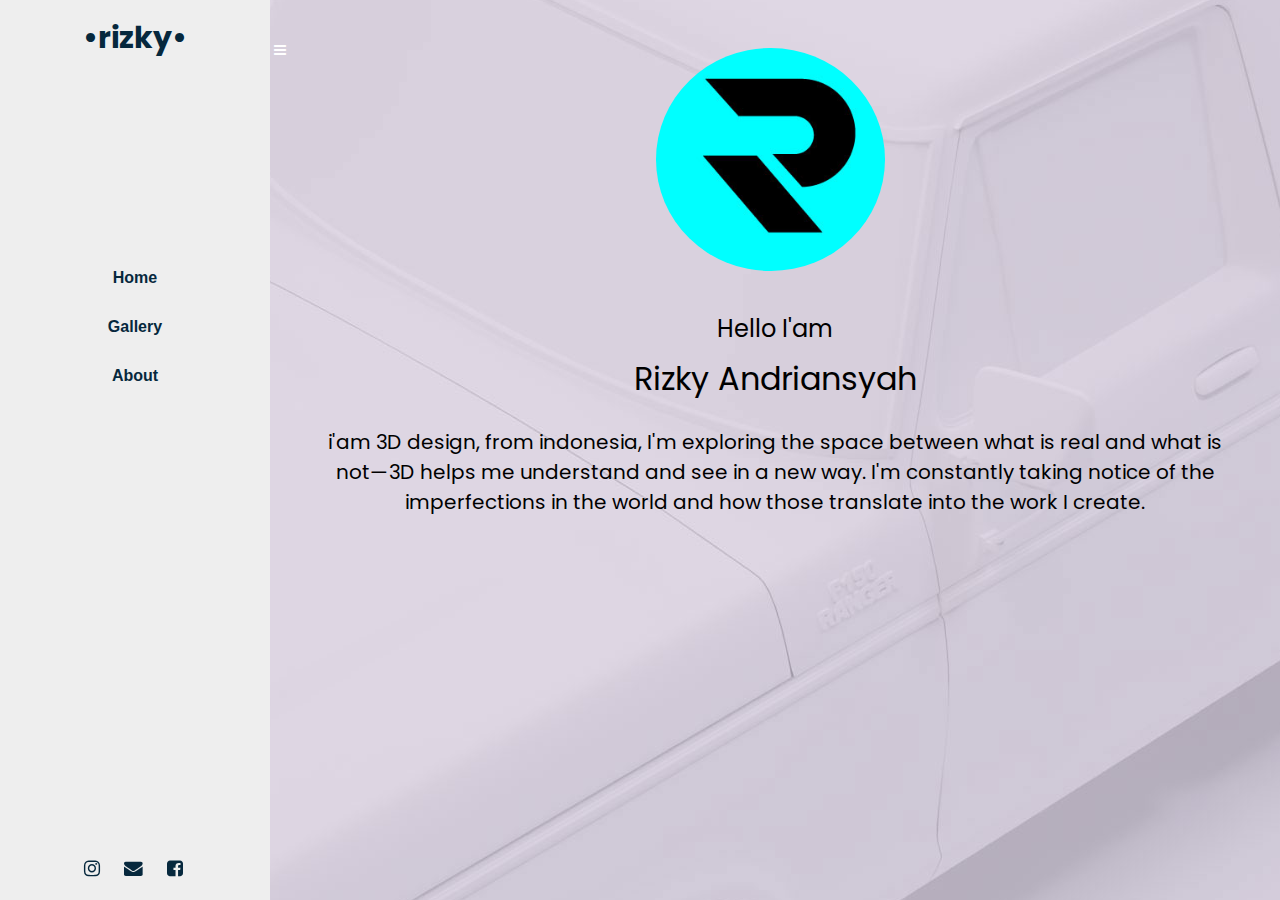
==== index.html @ ef953c90 "Add files via upload" ====
<!doctype html>
<html lang="en">
  <head>
  	<title>rizky</title>
    <meta charset="utf-8">
    <meta name="viewport" content="width=device-width, initial-scale=1, shrink-to-fit=no">
    <link href="https://fonts.googleapis.com/css?family=Poppins:300,400,500,600,700,800,900" rel="stylesheet">
	<link rel="stylesheet" href="https://stackpath.bootstrapcdn.com/font-awesome/4.7.0/css/font-awesome.min.css">
	<link rel="stylesheet" href="css/style.css">
</head>
	<body>
		<div class="wrapper d-flex align-items-stretch">
			<nav id="sidebar">
				<h1><a href="index.html" class="logo">&#8226;rizky&#8226;</a></h1>
				<div class="custom-menu">
					<button type="button" id="sidebarCollapse" class="btn btn-primary">
	          			<i class="fa fa-bars"></i>
	          			<span class="sr-only">Toggle Menu</span>
	        		</button>
        		</div>
				<div class="p-4">
			<!-- List -->
			<div class="list-page">
				<ul class="list-unstyled components mb-5">
	          		<li>
	            		<a href="index.html">Home</a>
	          		</li>
					<li>
						<a href="gallery.html"> Gallery</a>
					</li>
	          		<li>
	              		<a href="about.html">About</a>
	          		</li>
	        	</ul>
			</div>
			<!-- Footer	 -->
	        <div class="footer-sosmed">
				<a href="https://www.instagram.com/mdcprr/" target="_blank"><span class="fa fa-instagram fa-lg"></span></a>
				<a href="mailto:rizkydwiandriansyah@gmail.com"><span class="fa fa-envelope fa-lg"></span></a>
				<a href="https://www.facebook.com/jeki45" target="_blank"><span class="fa fa-facebook-square fa-lg"></span></a>
	        </div>
	      </div>
    	</nav>
        <!-- Page Content  -->
      	<div id="content" class="p-4 p-md-5 pt-5" style="background-image: url(images/bg_1.jpg); height: auto; width: 100%; background-position: 50% 50%;">
			<div class="avatar">
				<img src="/images/logo.jpg" alt="">
			</div>
			<div class="textsto">
				<h4>Hello I'am</h4>
        		<h2 class="mb-4">Rizky Andriansyah</h2>
        		<h5>i'am 3D design, from indonesia, I'm exploring the space between what is real and what is not—3D helps me understand and see in a new way. I'm constantly taking notice of the imperfections in the world and how those translate into the work I create.</h5>
			</div>
			</div>
		</div>
    <script src="js/jquery.min.js"></script>
    <script src="js/popper.js"></script>
    <script src="js/bootstrap.min.js"></script>
    <script src="js/main.js"></script>
  </body>
</html>
---- css/style.css ----
:root {
  --blue: #007bff;
  --indigo: #6610f2;
  --purple: #6f42c1;
  --pink: #e83e8c;
  --red: #dc3545;
  --orange: #fd7e14;
  --yellow: #ffc107;
  --green: #28a745;
  --teal: #20c997;
  --cyan: #17a2b8;
  --white: #fff;
  --gray: #6c757d;
  --gray-dark: #343a40;
  --primary: #007bff;
  --secondary: #6c757d;
  --success: #28a745;
  --info: #17a2b8;
  --warning: #ffc107;
  --danger: #dc3545;
  --light: #f8f9fa;
  --dark: #343a40;
  --breakpoint-xs: 0;
  --breakpoint-sm: 576px;
  --breakpoint-md: 768px;
  --breakpoint-lg: 992px;
  --breakpoint-xl: 1200px;
  --font-family-sans-serif: -apple-system, BlinkMacSystemFont, "Segoe UI", Roboto, "Helvetica Neue", Arial, "Noto Sans", sans-serif, "Apple Color Emoji", "Segoe UI Emoji", "Segoe UI Symbol", "Noto Color Emoji";
  --font-family-monospace: SFMono-Regular, Menlo, Monaco, Consolas, "Liberation Mono", "Courier New", monospace; }

*,
*::before,
*::after {
  -webkit-box-sizing: border-box;
  box-sizing: border-box; }

html {
  font-family: sans-serif;
  line-height: 1.15;
  -webkit-text-size-adjust: 100%;
  -webkit-tap-highlight-color: rgba(0, 0, 0, 0); }

article, aside, figcaption, figure, footer, header, hgroup, main, nav, section {
  display: block; }

body {
  margin: 0;
  font-family: -apple-system, BlinkMacSystemFont, "Segoe UI", Roboto, "Helvetica Neue", Arial, "Noto Sans", sans-serif, "Apple Color Emoji", "Segoe UI Emoji", "Segoe UI Symbol", "Noto Color Emoji";
  font-size: 1rem;
  font-weight: 400;
  line-height: 1.5;
  color: #212529;
  text-align: left;
  background-color: #fff; }

[tabindex="-1"]:focus {
  outline: 0 !important; }

hr {
  -webkit-box-sizing: content-box;
  box-sizing: content-box;
  height: 0;
  overflow: visible; }

h1, h2, h3, h4, h5, h6 {
  margin-top: 0;
  margin-bottom: 0.5rem; }

p {
  margin-top: 0;
  margin-bottom: 1rem; }

abbr[title],
abbr[data-original-title] {
  text-decoration: underline;
  -webkit-text-decoration: underline dotted;
  text-decoration: underline dotted;
  cursor: help;
  border-bottom: 0;
  text-decoration-skip-ink: none; }

address {
  margin-bottom: 1rem;
  font-style: normal;
  line-height: inherit; }

ol,
ul,
dl {
  margin-top: 0;
  margin-bottom: 1rem; }

ol ol,
ul ul,
ol ul,
ul ol {
  margin-bottom: 0; }

dt {
  font-weight: 700; }

dd {
  margin-bottom: .5rem;
  margin-left: 0; }

blockquote {
  margin: 0 0 1rem; }

b,
strong {
  font-weight: bolder; }

small {
  font-size: 80%; }

sub,
sup {
  position: relative;
  font-size: 75%;
  line-height: 0;
  vertical-align: baseline; }

sub {
  bottom: -.25em; }

sup {
  top: -.5em; }

a {
  color: #007bff;
  text-decoration: none;
  background-color: transparent; }
  a:hover {
    color: #0056b3;
    text-decoration: underline; }

a:not([href]):not([tabindex]) {
  color: inherit;
  text-decoration: none; }
  a:not([href]):not([tabindex]):hover, a:not([href]):not([tabindex]):focus {
    color: inherit;
    text-decoration: none; }
  a:not([href]):not([tabindex]):focus {
    outline: 0; }

pre,
code,
kbd,
samp {
  font-family: SFMono-Regular, Menlo, Monaco, Consolas, "Liberation Mono", "Courier New", monospace;
  font-size: 1em; }

pre {
  margin-top: 0;
  margin-bottom: 1rem;
  overflow: auto; }

figure {
  margin: 0 0 1rem; }

img {
  vertical-align: middle;
  border-style: none; }

svg {
  overflow: hidden;
  vertical-align: middle; }

table {
  border-collapse: collapse; }

caption {
  padding-top: 0.75rem;
  padding-bottom: 0.75rem;
  color: #6c757d;
  text-align: left;
  caption-side: bottom; }

th {
  text-align: inherit; }

label {
  display: inline-block;
  margin-bottom: 0.5rem; }

button {
  border-radius: 0; }

button:focus {
  outline: 1px dotted;
  outline: 5px auto -webkit-focus-ring-color; }

input,
button,
select,
optgroup,
textarea {
  margin: 0;
  font-family: inherit;
  font-size: inherit;
  line-height: inherit; }

button,
input {
  overflow: visible; }

button,
select {
  text-transform: none; }

select {
  word-wrap: normal; }

button,
[type="button"],
[type="reset"],
[type="submit"] {
  -webkit-appearance: button; }

button:not(:disabled),
[type="button"]:not(:disabled),
[type="reset"]:not(:disabled),
[type="submit"]:not(:disabled) {
  cursor: pointer; }

button::-moz-focus-inner,
[type="button"]::-moz-focus-inner,
[type="reset"]::-moz-focus-inner,
[type="submit"]::-moz-focus-inner {
  padding: 0;
  border-style: none; }

input[type="radio"],
input[type="checkbox"] {
  -webkit-box-sizing: border-box;
  box-sizing: border-box;
  padding: 0; }

input[type="date"],
input[type="time"],
input[type="datetime-local"],
input[type="month"] {
  -webkit-appearance: listbox; }

textarea {
  overflow: auto;
  resize: vertical; }

fieldset {
  min-width: 0;
  padding: 0;
  margin: 0;
  border: 0; }

legend {
  display: block;
  width: 100%;
  max-width: 100%;
  padding: 0;
  margin-bottom: .5rem;
  font-size: 1.5rem;
  line-height: inherit;
  color: inherit;
  white-space: normal; }

progress {
  vertical-align: baseline; }

[type="number"]::-webkit-inner-spin-button,
[type="number"]::-webkit-outer-spin-button {
  height: auto; }

[type="search"] {
  outline-offset: -2px;
  -webkit-appearance: none; }

[type="search"]::-webkit-search-decoration {
  -webkit-appearance: none; }

::-webkit-file-upload-button {
  font: inherit;
  -webkit-appearance: button; }

output {
  display: inline-block; }

summary {
  display: list-item;
  cursor: pointer; }

template {
  display: none; }

[hidden] {
  display: none !important; }

h1, h2, h3, h4, h5, h6,
.h1, .h2, .h3, .h4, .h5, .h6 {
  margin-bottom: 0.5rem;
  font-weight: 500;
  line-height: 1.2; }

h1, .h1 {
  font-size: 2.5rem; }

h2, .h2 {
  font-size: 2rem; }

h3, .h3 {
  font-size: 1.75rem; }

h4, .h4 {
  font-size: 1.5rem; }

h5, .h5 {
  font-size: 1.25rem; }

h6, .h6 {
  font-size: 1rem; }

.lead {
  font-size: 1.25rem;
  font-weight: 300; }

.display-1 {
  font-size: 6rem;
  font-weight: 300;
  line-height: 1.2; }

.display-2 {
  font-size: 5.5rem;
  font-weight: 300;
  line-height: 1.2; }

.display-3 {
  font-size: 4.5rem;
  font-weight: 300;
  line-height: 1.2; }

.display-4 {
  font-size: 3.5rem;
  font-weight: 300;
  line-height: 1.2; }

hr {
  margin-top: 1rem;
  margin-bottom: 1rem;
  border: 0;
  border-top: 1px solid rgba(0, 0, 0, 0.1); }

small,
.small {
  font-size: 80%;
  font-weight: 400; }

mark,
.mark {
  padding: 0.2em;
  background-color: #fcf8e3; }

.list-unstyled {
  padding-topt: 100px;
  list-style: none; }

.list-inline {
  padding-left: 0;
  list-style: none; }

.list-inline-item {
  display: inline-block; }
  .list-inline-item:not(:last-child) {
    margin-right: 0.5rem; }

.list-page{
  margin-top: auto;
  margin-bottom: auto;
  padding-top: 150px;
}
.initialism {
  font-size: 90%;
  text-transform: uppercase; }

.blockquote {
  margin-bottom: 1rem;
  font-size: 1.25rem; }

.blockquote-footer {
  display: block;
  font-size: 80%;
  color: #6c757d; }
  .blockquote-footer::before {
    content: "\2014\00A0"; }

.img-fluid {
  max-width: 100%;
  height: auto; }

.img-thumbnail {
  padding: 0.25rem;
  background-color: #fff;
  border: 1px solid #dee2e6;
  border-radius: 0.25rem;
  max-width: 100%;
  height: auto; }

.figure {
  display: inline-block; }

.figure-img {
  margin-bottom: 0.5rem;
  line-height: 1; }

.figure-caption {
  font-size: 90%;
  color: #6c757d; }

code {
  font-size: 87.5%;
  color: #e83e8c;
  word-break: break-word; }
  a > code {
    color: inherit; }

kbd {
  padding: 0.2rem 0.4rem;
  font-size: 87.5%;
  color: #fff;
  background-color: #212529;
  border-radius: 0.2rem; }
  kbd kbd {
    padding: 0;
    font-size: 100%;
    font-weight: 700; }

pre {
  display: block;
  font-size: 87.5%;
  color: #212529; }
  pre code {
    font-size: inherit;
    color: inherit;
    word-break: normal; }

.pre-scrollable {
  max-height: 340px;
  overflow-y: scroll; }

.container {
  width: 100%;
  padding-right: 15px;
  padding-left: 15px;
  margin-right: auto;
  margin-left: auto; }
  @media (min-width: 576px) {
    .container {
      max-width: 540px; } }
  @media (min-width: 768px) {
    .container {
      max-width: 720px; } }
  @media (min-width: 992px) {
    .container {
      max-width: 960px; } }
  @media (min-width: 1200px) {
    .container {
      max-width: 1140px; } }

.container-fluid {
  width: 100%;
  padding-right: 15px;
  padding-left: 15px;
  margin-right: auto;
  margin-left: auto; }

.row {
  display: -webkit-box;
  display: -ms-flexbox;
  display: flex;
  -ms-flex-wrap: wrap;
  flex-wrap: wrap;
  margin-right: -15px;
  margin-left: -15px; }

.no-gutters {
  margin-right: 0;
  margin-left: 0; }
  .no-gutters > .col,
  .no-gutters > [class*="col-"] {
    padding-right: 0;
    padding-left: 0; }

.col-1, .col-2, .col-3, .col-4, .col-5, .col-6, .col-7, .col-8, .col-9, .col-10, .col-11, .col-12, .col,
.col-auto, .col-sm-1, .col-sm-2, .col-sm-3, .col-sm-4, .col-sm-5, .col-sm-6, .col-sm-7, .col-sm-8, .col-sm-9, .col-sm-10, .col-sm-11, .col-sm-12, .col-sm,
.col-sm-auto, .col-md-1, .col-md-2, .col-md-3, .col-md-4, .col-md-5, .col-md-6, .col-md-7, .col-md-8, .col-md-9, .col-md-10, .col-md-11, .col-md-12, .col-md,
.col-md-auto, .col-lg-1, .col-lg-2, .col-lg-3, .col-lg-4, .col-lg-5, .col-lg-6, .col-lg-7, .col-lg-8, .col-lg-9, .col-lg-10, .col-lg-11, .col-lg-12, .col-lg,
.col-lg-auto, .col-xl-1, .col-xl-2, .col-xl-3, .col-xl-4, .col-xl-5, .col-xl-6, .col-xl-7, .col-xl-8, .col-xl-9, .col-xl-10, .col-xl-11, .col-xl-12, .col-xl,
.col-xl-auto {
  position: relative;
  width: 100%;
  padding-right: 15px;
  padding-left: 15px; }

.col {
  -ms-flex-preferred-size: 0;
  flex-basis: 0;
  -webkit-box-flex: 1;
  -ms-flex-positive: 1;
  flex-grow: 1;
  max-width: 100%; }

.col-auto {
  -webkit-box-flex: 0;
  -ms-flex: 0 0 auto;
  flex: 0 0 auto;
  width: auto;
  max-width: 100%; }

.col-1 {
  -webkit-box-flex: 0;
  -ms-flex: 0 0 8.33333%;
  flex: 0 0 8.33333%;
  max-width: 8.33333%; }

.col-2 {
  -webkit-box-flex: 0;
  -ms-flex: 0 0 16.66667%;
  flex: 0 0 16.66667%;
  max-width: 16.66667%; }

.col-3 {
  -webkit-box-flex: 0;
  -ms-flex: 0 0 25%;
  flex: 0 0 25%;
  max-width: 25%; }

.col-4 {
  -webkit-box-flex: 0;
  -ms-flex: 0 0 33.33333%;
  flex: 0 0 33.33333%;
  max-width: 33.33333%; }

.col-5 {
  -webkit-box-flex: 0;
  -ms-flex: 0 0 41.66667%;
  flex: 0 0 41.66667%;
  max-width: 41.66667%; }

.col-6 {
  -webkit-box-flex: 0;
  -ms-flex: 0 0 50%;
  flex: 0 0 50%;
  max-width: 50%; }

.col-7 {
  -webkit-box-flex: 0;
  -ms-flex: 0 0 58.33333%;
  flex: 0 0 58.33333%;
  max-width: 58.33333%; }

.col-8 {
  -webkit-box-flex: 0;
  -ms-flex: 0 0 66.66667%;
  flex: 0 0 66.66667%;
  max-width: 66.66667%; }

.col-9 {
  -webkit-box-flex: 0;
  -ms-flex: 0 0 75%;
  flex: 0 0 75%;
  max-width: 75%; }

.col-10 {
  -webkit-box-flex: 0;
  -ms-flex: 0 0 83.33333%;
  flex: 0 0 83.33333%;
  max-width: 83.33333%; }

.col-11 {
  -webkit-box-flex: 0;
  -ms-flex: 0 0 91.66667%;
  flex: 0 0 91.66667%;
  max-width: 91.66667%; }

.col-12 {
  -webkit-box-flex: 0;
  -ms-flex: 0 0 100%;
  flex: 0 0 100%;
  max-width: 100%; }

.order-first {
  -webkit-box-ordinal-group: 0;
  -ms-flex-order: -1;
  order: -1; }

.order-last {
  -webkit-box-ordinal-group: 14;
  -ms-flex-order: 13;
  order: 13; }

.order-0 {
  -webkit-box-ordinal-group: 1;
  -ms-flex-order: 0;
  order: 0; }

.order-1 {
  -webkit-box-ordinal-group: 2;
  -ms-flex-order: 1;
  order: 1; }

.order-2 {
  -webkit-box-ordinal-group: 3;
  -ms-flex-order: 2;
  order: 2; }

.order-3 {
  -webkit-box-ordinal-group: 4;
  -ms-flex-order: 3;
  order: 3; }

.order-4 {
  -webkit-box-ordinal-group: 5;
  -ms-flex-order: 4;
  order: 4; }

.order-5 {
  -webkit-box-ordinal-group: 6;
  -ms-flex-order: 5;
  order: 5; }

.order-6 {
  -webkit-box-ordinal-group: 7;
  -ms-flex-order: 6;
  order: 6; }

.order-7 {
  -webkit-box-ordinal-group: 8;
  -ms-flex-order: 7;
  order: 7; }

.order-8 {
  -webkit-box-ordinal-group: 9;
  -ms-flex-order: 8;
  order: 8; }

.order-9 {
  -webkit-box-ordinal-group: 10;
  -ms-flex-order: 9;
  order: 9; }

.order-10 {
  -webkit-box-ordinal-group: 11;
  -ms-flex-order: 10;
  order: 10; }

.order-11 {
  -webkit-box-ordinal-group: 12;
  -ms-flex-order: 11;
  order: 11; }

.order-12 {
  -webkit-box-ordinal-group: 13;
  -ms-flex-order: 12;
  order: 12; }

.offset-1 {
  margin-left: 8.33333%; }

.offset-2 {
  margin-left: 16.66667%; }

.offset-3 {
  margin-left: 25%; }

.offset-4 {
  margin-left: 33.33333%; }

.offset-5 {
  margin-left: 41.66667%; }

.offset-6 {
  margin-left: 50%; }

.offset-7 {
  margin-left: 58.33333%; }

.offset-8 {
  margin-left: 66.66667%; }

.offset-9 {
  margin-left: 75%; }

.offset-10 {
  margin-left: 83.33333%; }

.offset-11 {
  margin-left: 91.66667%; }

@media (min-width: 576px) {
  .col-sm {
    -ms-flex-preferred-size: 0;
    flex-basis: 0;
    -webkit-box-flex: 1;
    -ms-flex-positive: 1;
    flex-grow: 1;
    max-width: 100%; }
  .col-sm-auto {
    -webkit-box-flex: 0;
    -ms-flex: 0 0 auto;
    flex: 0 0 auto;
    width: auto;
    max-width: 100%; }
  .col-sm-1 {
    -webkit-box-flex: 0;
    -ms-flex: 0 0 8.33333%;
    flex: 0 0 8.33333%;
    max-width: 8.33333%; }
  .col-sm-2 {
    -webkit-box-flex: 0;
    -ms-flex: 0 0 16.66667%;
    flex: 0 0 16.66667%;
    max-width: 16.66667%; }
  .col-sm-3 {
    -webkit-box-flex: 0;
    -ms-flex: 0 0 25%;
    flex: 0 0 25%;
    max-width: 25%; }
  .col-sm-4 {
    -webkit-box-flex: 0;
    -ms-flex: 0 0 33.33333%;
    flex: 0 0 33.33333%;
    max-width: 33.33333%; }
  .col-sm-5 {
    -webkit-box-flex: 0;
    -ms-flex: 0 0 41.66667%;
    flex: 0 0 41.66667%;
    max-width: 41.66667%; }
  .col-sm-6 {
    -webkit-box-flex: 0;
    -ms-flex: 0 0 50%;
    flex: 0 0 50%;
    max-width: 50%; }
  .col-sm-7 {
    -webkit-box-flex: 0;
    -ms-flex: 0 0 58.33333%;
    flex: 0 0 58.33333%;
    max-width: 58.33333%; }
  .col-sm-8 {
    -webkit-box-flex: 0;
    -ms-flex: 0 0 66.66667%;
    flex: 0 0 66.66667%;
    max-width: 66.66667%; }
  .col-sm-9 {
    -webkit-box-flex: 0;
    -ms-flex: 0 0 75%;
    flex: 0 0 75%;
    max-width: 75%; }
  .col-sm-10 {
    -webkit-box-flex: 0;
    -ms-flex: 0 0 83.33333%;
    flex: 0 0 83.33333%;
    max-width: 83.33333%; }
  .col-sm-11 {
    -webkit-box-flex: 0;
    -ms-flex: 0 0 91.66667%;
    flex: 0 0 91.66667%;
    max-width: 91.66667%; }
  .col-sm-12 {
    -webkit-box-flex: 0;
    -ms-flex: 0 0 100%;
    flex: 0 0 100%;
    max-width: 100%; }
  .order-sm-first {
    -webkit-box-ordinal-group: 0;
    -ms-flex-order: -1;
    order: -1; }
  .order-sm-last {
    -webkit-box-ordinal-group: 14;
    -ms-flex-order: 13;
    order: 13; }
  .order-sm-0 {
    -webkit-box-ordinal-group: 1;
    -ms-flex-order: 0;
    order: 0; }
  .order-sm-1 {
    -webkit-box-ordinal-group: 2;
    -ms-flex-order: 1;
    order: 1; }
  .order-sm-2 {
    -webkit-box-ordinal-group: 3;
    -ms-flex-order: 2;
    order: 2; }
  .order-sm-3 {
    -webkit-box-ordinal-group: 4;
    -ms-flex-order: 3;
    order: 3; }
  .order-sm-4 {
    -webkit-box-ordinal-group: 5;
    -ms-flex-order: 4;
    order: 4; }
  .order-sm-5 {
    -webkit-box-ordinal-group: 6;
    -ms-flex-order: 5;
    order: 5; }
  .order-sm-6 {
    -webkit-box-ordinal-group: 7;
    -ms-flex-order: 6;
    order: 6; }
  .order-sm-7 {
    -webkit-box-ordinal-group: 8;
    -ms-flex-order: 7;
    order: 7; }
  .order-sm-8 {
    -webkit-box-ordinal-group: 9;
    -ms-flex-order: 8;
    order: 8; }
  .order-sm-9 {
    -webkit-box-ordinal-group: 10;
    -ms-flex-order: 9;
    order: 9; }
  .order-sm-10 {
    -webkit-box-ordinal-group: 11;
    -ms-flex-order: 10;
    order: 10; }
  .order-sm-11 {
    -webkit-box-ordinal-group: 12;
    -ms-flex-order: 11;
    order: 11; }
  .order-sm-12 {
    -webkit-box-ordinal-group: 13;
    -ms-flex-order: 12;
    order: 12; }
  .offset-sm-0 {
    margin-left: 0; }
  .offset-sm-1 {
    margin-left: 8.33333%; }
  .offset-sm-2 {
    margin-left: 16.66667%; }
  .offset-sm-3 {
    margin-left: 25%; }
  .offset-sm-4 {
    margin-left: 33.33333%; }
  .offset-sm-5 {
    margin-left: 41.66667%; }
  .offset-sm-6 {
    margin-left: 50%; }
  .offset-sm-7 {
    margin-left: 58.33333%; }
  .offset-sm-8 {
    margin-left: 66.66667%; }
  .offset-sm-9 {
    margin-left: 75%; }
  .offset-sm-10 {
    margin-left: 83.33333%; }
  .offset-sm-11 {
    margin-left: 91.66667%; } }

@media (min-width: 768px) {
  .col-md {
    -ms-flex-preferred-size: 0;
    flex-basis: 0;
    -webkit-box-flex: 1;
    -ms-flex-positive: 1;
    flex-grow: 1;
    max-width: 100%; }
  .col-md-auto {
    -webkit-box-flex: 0;
    -ms-flex: 0 0 auto;
    flex: 0 0 auto;
    width: auto;
    max-width: 100%; }
  .col-md-1 {
    -webkit-box-flex: 0;
    -ms-flex: 0 0 8.33333%;
    flex: 0 0 8.33333%;
    max-width: 8.33333%; }
  .col-md-2 {
    -webkit-box-flex: 0;
    -ms-flex: 0 0 16.66667%;
    flex: 0 0 16.66667%;
    max-width: 16.66667%; }
  .col-md-3 {
    -webkit-box-flex: 0;
    -ms-flex: 0 0 25%;
    flex: 0 0 25%;
    max-width: 25%; }
  .col-md-4 {
    -webkit-box-flex: 0;
    -ms-flex: 0 0 33.33333%;
    flex: 0 0 33.33333%;
    max-width: 33.33333%; }
  .col-md-5 {
    -webkit-box-flex: 0;
    -ms-flex: 0 0 41.66667%;
    flex: 0 0 41.66667%;
    max-width: 41.66667%; }
  .col-md-6 {
    -webkit-box-flex: 0;
    -ms-flex: 0 0 50%;
    flex: 0 0 50%;
    max-width: 50%; }
  .col-md-7 {
    -webkit-box-flex: 0;
    -ms-flex: 0 0 58.33333%;
    flex: 0 0 58.33333%;
    max-width: 58.33333%; }
  .col-md-8 {
    -webkit-box-flex: 0;
    -ms-flex: 0 0 66.66667%;
    flex: 0 0 66.66667%;
    max-width: 66.66667%; }
  .col-md-9 {
    -webkit-box-flex: 0;
    -ms-flex: 0 0 75%;
    flex: 0 0 75%;
    max-width: 75%; }
  .col-md-10 {
    -webkit-box-flex: 0;
    -ms-flex: 0 0 83.33333%;
    flex: 0 0 83.33333%;
    max-width: 83.33333%; }
  .col-md-11 {
    -webkit-box-flex: 0;
    -ms-flex: 0 0 91.66667%;
    flex: 0 0 91.66667%;
    max-width: 91.66667%; }
  .col-md-12 {
    -webkit-box-flex: 0;
    -ms-flex: 0 0 100%;
    flex: 0 0 100%;
    max-width: 100%; }
  .order-md-first {
    -webkit-box-ordinal-group: 0;
    -ms-flex-order: -1;
    order: -1; }
  .order-md-last {
    -webkit-box-ordinal-group: 14;
    -ms-flex-order: 13;
    order: 13; }
  .order-md-0 {
    -webkit-box-ordinal-group: 1;
    -ms-flex-order: 0;
    order: 0; }
  .order-md-1 {
    -webkit-box-ordinal-group: 2;
    -ms-flex-order: 1;
    order: 1; }
  .order-md-2 {
    -webkit-box-ordinal-group: 3;
    -ms-flex-order: 2;
    order: 2; }
  .order-md-3 {
    -webkit-box-ordinal-group: 4;
    -ms-flex-order: 3;
    order: 3; }
  .order-md-4 {
    -webkit-box-ordinal-group: 5;
    -ms-flex-order: 4;
    order: 4; }
  .order-md-5 {
    -webkit-box-ordinal-group: 6;
    -ms-flex-order: 5;
    order: 5; }
  .order-md-6 {
    -webkit-box-ordinal-group: 7;
    -ms-flex-order: 6;
    order: 6; }
  .order-md-7 {
    -webkit-box-ordinal-group: 8;
    -ms-flex-order: 7;
    order: 7; }
  .order-md-8 {
    -webkit-box-ordinal-group: 9;
    -ms-flex-order: 8;
    order: 8; }
  .order-md-9 {
    -webkit-box-ordinal-group: 10;
    -ms-flex-order: 9;
    order: 9; }
  .order-md-10 {
    -webkit-box-ordinal-group: 11;
    -ms-flex-order: 10;
    order: 10; }
  .order-md-11 {
    -webkit-box-ordinal-group: 12;
    -ms-flex-order: 11;
    order: 11; }
  .order-md-12 {
    -webkit-box-ordinal-group: 13;
    -ms-flex-order: 12;
    order: 12; }
  .offset-md-0 {
    margin-left: 0; }
  .offset-md-1 {
    margin-left: 8.33333%; }
  .offset-md-2 {
    margin-left: 16.66667%; }
  .offset-md-3 {
    margin-left: 25%; }
  .offset-md-4 {
    margin-left: 33.33333%; }
  .offset-md-5 {
    margin-left: 41.66667%; }
  .offset-md-6 {
    margin-left: 50%; }
  .offset-md-7 {
    margin-left: 58.33333%; }
  .offset-md-8 {
    margin-left: 66.66667%; }
  .offset-md-9 {
    margin-left: 75%; }
  .offset-md-10 {
    margin-left: 83.33333%; }
  .offset-md-11 {
    margin-left: 91.66667%; } }

@media (min-width: 992px) {
  .col-lg {
    -ms-flex-preferred-size: 0;
    flex-basis: 0;
    -webkit-box-flex: 1;
    -ms-flex-positive: 1;
    flex-grow: 1;
    max-width: 100%; }
  .col-lg-auto {
    -webkit-box-flex: 0;
    -ms-flex: 0 0 auto;
    flex: 0 0 auto;
    width: auto;
    max-width: 100%; }
  .col-lg-1 {
    -webkit-box-flex: 0;
    -ms-flex: 0 0 8.33333%;
    flex: 0 0 8.33333%;
    max-width: 8.33333%; }
  .col-lg-2 {
    -webkit-box-flex: 0;
    -ms-flex: 0 0 16.66667%;
    flex: 0 0 16.66667%;
    max-width: 16.66667%; }
  .col-lg-3 {
    -webkit-box-flex: 0;
    -ms-flex: 0 0 25%;
    flex: 0 0 25%;
    max-width: 25%; }
  .col-lg-4 {
    -webkit-box-flex: 0;
    -ms-flex: 0 0 33.33333%;
    flex: 0 0 33.33333%;
    max-width: 33.33333%; }
  .col-lg-5 {
    -webkit-box-flex: 0;
    -ms-flex: 0 0 41.66667%;
    flex: 0 0 41.66667%;
    max-width: 41.66667%; }
  .col-lg-6 {
    -webkit-box-flex: 0;
    -ms-flex: 0 0 50%;
    flex: 0 0 50%;
    max-width: 50%; }
  .col-lg-7 {
    -webkit-box-flex: 0;
    -ms-flex: 0 0 58.33333%;
    flex: 0 0 58.33333%;
    max-width: 58.33333%; }
  .col-lg-8 {
    -webkit-box-flex: 0;
    -ms-flex: 0 0 66.66667%;
    flex: 0 0 66.66667%;
    max-width: 66.66667%; }
  .col-lg-9 {
    -webkit-box-flex: 0;
    -ms-flex: 0 0 75%;
    flex: 0 0 75%;
    max-width: 75%; }
  .col-lg-10 {
    -webkit-box-flex: 0;
    -ms-flex: 0 0 83.33333%;
    flex: 0 0 83.33333%;
    max-width: 83.33333%; }
  .col-lg-11 {
    -webkit-box-flex: 0;
    -ms-flex: 0 0 91.66667%;
    flex: 0 0 91.66667%;
    max-width: 91.66667%; }
  .col-lg-12 {
    -webkit-box-flex: 0;
    -ms-flex: 0 0 100%;
    flex: 0 0 100%;
    max-width: 100%; }
  .order-lg-first {
    -webkit-box-ordinal-group: 0;
    -ms-flex-order: -1;
    order: -1; }
  .order-lg-last {
    -webkit-box-ordinal-group: 14;
    -ms-flex-order: 13;
    order: 13; }
  .order-lg-0 {
    -webkit-box-ordinal-group: 1;
    -ms-flex-order: 0;
    order: 0; }
  .order-lg-1 {
    -webkit-box-ordinal-group: 2;
    -ms-flex-order: 1;
    order: 1; }
  .order-lg-2 {
    -webkit-box-ordinal-group: 3;
    -ms-flex-order: 2;
    order: 2; }
  .order-lg-3 {
    -webkit-box-ordinal-group: 4;
    -ms-flex-order: 3;
    order: 3; }
  .order-lg-4 {
    -webkit-box-ordinal-group: 5;
    -ms-flex-order: 4;
    order: 4; }
  .order-lg-5 {
    -webkit-box-ordinal-group: 6;
    -ms-flex-order: 5;
    order: 5; }
  .order-lg-6 {
    -webkit-box-ordinal-group: 7;
    -ms-flex-order: 6;
    order: 6; }
  .order-lg-7 {
    -webkit-box-ordinal-group: 8;
    -ms-flex-order: 7;
    order: 7; }
  .order-lg-8 {
    -webkit-box-ordinal-group: 9;
    -ms-flex-order: 8;
    order: 8; }
  .order-lg-9 {
    -webkit-box-ordinal-group: 10;
    -ms-flex-order: 9;
    order: 9; }
  .order-lg-10 {
    -webkit-box-ordinal-group: 11;
    -ms-flex-order: 10;
    order: 10; }
  .order-lg-11 {
    -webkit-box-ordinal-group: 12;
    -ms-flex-order: 11;
    order: 11; }
  .order-lg-12 {
    -webkit-box-ordinal-group: 13;
    -ms-flex-order: 12;
    order: 12; }
  .offset-lg-0 {
    margin-left: 0; }
  .offset-lg-1 {
    margin-left: 8.33333%; }
  .offset-lg-2 {
    margin-left: 16.66667%; }
  .offset-lg-3 {
    margin-left: 25%; }
  .offset-lg-4 {
    margin-left: 33.33333%; }
  .offset-lg-5 {
    margin-left: 41.66667%; }
  .offset-lg-6 {
    margin-left: 50%; }
  .offset-lg-7 {
    margin-left: 58.33333%; }
  .offset-lg-8 {
    margin-left: 66.66667%; }
  .offset-lg-9 {
    margin-left: 75%; }
  .offset-lg-10 {
    margin-left: 83.33333%; }
  .offset-lg-11 {
    margin-left: 91.66667%; } }

@media (min-width: 1200px) {
  .col-xl {
    -ms-flex-preferred-size: 0;
    flex-basis: 0;
    -webkit-box-flex: 1;
    -ms-flex-positive: 1;
    flex-grow: 1;
    max-width: 100%; }
  .col-xl-auto {
    -webkit-box-flex: 0;
    -ms-flex: 0 0 auto;
    flex: 0 0 auto;
    width: auto;
    max-width: 100%; }
  .col-xl-1 {
    -webkit-box-flex: 0;
    -ms-flex: 0 0 8.33333%;
    flex: 0 0 8.33333%;
    max-width: 8.33333%; }
  .col-xl-2 {
    -webkit-box-flex: 0;
    -ms-flex: 0 0 16.66667%;
    flex: 0 0 16.66667%;
    max-width: 16.66667%; }
  .col-xl-3 {
    -webkit-box-flex: 0;
    -ms-flex: 0 0 25%;
    flex: 0 0 25%;
    max-width: 25%; }
  .col-xl-4 {
    -webkit-box-flex: 0;
    -ms-flex: 0 0 33.33333%;
    flex: 0 0 33.33333%;
    max-width: 33.33333%; }
  .col-xl-5 {
    -webkit-box-flex: 0;
    -ms-flex: 0 0 41.66667%;
    flex: 0 0 41.66667%;
    max-width: 41.66667%; }
  .col-xl-6 {
    -webkit-box-flex: 0;
    -ms-flex: 0 0 50%;
    flex: 0 0 50%;
    max-width: 50%; }
  .col-xl-7 {
    -webkit-box-flex: 0;
    -ms-flex: 0 0 58.33333%;
    flex: 0 0 58.33333%;
    max-width: 58.33333%; }
  .col-xl-8 {
    -webkit-box-flex: 0;
    -ms-flex: 0 0 66.66667%;
    flex: 0 0 66.66667%;
    max-width: 66.66667%; }
  .col-xl-9 {
    -webkit-box-flex: 0;
    -ms-flex: 0 0 75%;
    flex: 0 0 75%;
    max-width: 75%; }
  .col-xl-10 {
    -webkit-box-flex: 0;
    -ms-flex: 0 0 83.33333%;
    flex: 0 0 83.33333%;
    max-width: 83.33333%; }
  .col-xl-11 {
    -webkit-box-flex: 0;
    -ms-flex: 0 0 91.66667%;
    flex: 0 0 91.66667%;
    max-width: 91.66667%; }
  .col-xl-12 {
    -webkit-box-flex: 0;
    -ms-flex: 0 0 100%;
    flex: 0 0 100%;
    max-width: 100%; }
  .order-xl-first {
    -webkit-box-ordinal-group: 0;
    -ms-flex-order: -1;
    order: -1; }
  .order-xl-last {
    -webkit-box-ordinal-group: 14;
    -ms-flex-order: 13;
    order: 13; }
  .order-xl-0 {
    -webkit-box-ordinal-group: 1;
    -ms-flex-order: 0;
    order: 0; }
  .order-xl-1 {
    -webkit-box-ordinal-group: 2;
    -ms-flex-order: 1;
    order: 1; }
  .order-xl-2 {
    -webkit-box-ordinal-group: 3;
    -ms-flex-order: 2;
    order: 2; }
  .order-xl-3 {
    -webkit-box-ordinal-group: 4;
    -ms-flex-order: 3;
    order: 3; }
  .order-xl-4 {
    -webkit-box-ordinal-group: 5;
    -ms-flex-order: 4;
    order: 4; }
  .order-xl-5 {
    -webkit-box-ordinal-group: 6;
    -ms-flex-order: 5;
    order: 5; }
  .order-xl-6 {
    -webkit-box-ordinal-group: 7;
    -ms-flex-order: 6;
    order: 6; }
  .order-xl-7 {
    -webkit-box-ordinal-group: 8;
    -ms-flex-order: 7;
    order: 7; }
  .order-xl-8 {
    -webkit-box-ordinal-group: 9;
    -ms-flex-order: 8;
    order: 8; }
  .order-xl-9 {
    -webkit-box-ordinal-group: 10;
    -ms-flex-order: 9;
    order: 9; }
  .order-xl-10 {
    -webkit-box-ordinal-group: 11;
    -ms-flex-order: 10;
    order: 10; }
  .order-xl-11 {
    -webkit-box-ordinal-group: 12;
    -ms-flex-order: 11;
    order: 11; }
  .order-xl-12 {
    -webkit-box-ordinal-group: 13;
    -ms-flex-order: 12;
    order: 12; }
  .offset-xl-0 {
    margin-left: 0; }
  .offset-xl-1 {
    margin-left: 8.33333%; }
  .offset-xl-2 {
    margin-left: 16.66667%; }
  .offset-xl-3 {
    margin-left: 25%; }
  .offset-xl-4 {
    margin-left: 33.33333%; }
  .offset-xl-5 {
    margin-left: 41.66667%; }
  .offset-xl-6 {
    margin-left: 50%; }
  .offset-xl-7 {
    margin-left: 58.33333%; }
  .offset-xl-8 {
    margin-left: 66.66667%; }
  .offset-xl-9 {
    margin-left: 75%; }
  .offset-xl-10 {
    margin-left: 83.33333%; }
  .offset-xl-11 {
    margin-left: 91.66667%; } }

.table {
  width: 100%;
  margin-bottom: 1rem;
  color: #212529; }
  .table th,
  .table td {
    padding: 0.75rem;
    vertical-align: top;
    border-top: 1px solid #dee2e6; }
  .table thead th {
    vertical-align: bottom;
    border-bottom: 2px solid #dee2e6; }
  .table tbody + tbody {
    border-top: 2px solid #dee2e6; }

.table-sm th,
.table-sm td {
  padding: 0.3rem; }

.table-bordered {
  border: 1px solid #dee2e6; }
  .table-bordered th,
  .table-bordered td {
    border: 1px solid #dee2e6; }
  .table-bordered thead th,
  .table-bordered thead td {
    border-bottom-width: 2px; }

.table-borderless th,
.table-borderless td,
.table-borderless thead th,
.table-borderless tbody + tbody {
  border: 0; }

.table-striped tbody tr:nth-of-type(odd) {
  background-color: rgba(0, 0, 0, 0.05); }

.table-hover tbody tr:hover {
  color: #212529;
  background-color: rgba(0, 0, 0, 0.075); }

.table-primary,
.table-primary > th,
.table-primary > td {
  background-color: #b8daff; }

.table-primary th,
.table-primary td,
.table-primary thead th,
.table-primary tbody + tbody {
  border-color: #7abaff; }

.table-hover .table-primary:hover {
  background-color: #9fcdff; }
  .table-hover .table-primary:hover > td,
  .table-hover .table-primary:hover > th {
    background-color: #9fcdff; }

.table-secondary,
.table-secondary > th,
.table-secondary > td {
  background-color: #d6d8db; }

.table-secondary th,
.table-secondary td,
.table-secondary thead th,
.table-secondary tbody + tbody {
  border-color: #b3b7bb; }

.table-hover .table-secondary:hover {
  background-color: #c8cbcf; }
  .table-hover .table-secondary:hover > td,
  .table-hover .table-secondary:hover > th {
    background-color: #c8cbcf; }

.table-success,
.table-success > th,
.table-success > td {
  background-color: #c3e6cb; }

.table-success th,
.table-success td,
.table-success thead th,
.table-success tbody + tbody {
  border-color: #8fd19e; }

.table-hover .table-success:hover {
  background-color: #b1dfbb; }
  .table-hover .table-success:hover > td,
  .table-hover .table-success:hover > th {
    background-color: #b1dfbb; }

.table-info,
.table-info > th,
.table-info > td {
  background-color: #bee5eb; }

.table-info th,
.table-info td,
.table-info thead th,
.table-info tbody + tbody {
  border-color: #86cfda; }

.table-hover .table-info:hover {
  background-color: #abdde5; }
  .table-hover .table-info:hover > td,
  .table-hover .table-info:hover > th {
    background-color: #abdde5; }

.table-warning,
.table-warning > th,
.table-warning > td {
  background-color: #ffeeba; }

.table-warning th,
.table-warning td,
.table-warning thead th,
.table-warning tbody + tbody {
  border-color: #ffdf7e; }

.table-hover .table-warning:hover {
  background-color: #ffe8a1; }
  .table-hover .table-warning:hover > td,
  .table-hover .table-warning:hover > th {
    background-color: #ffe8a1; }

.table-danger,
.table-danger > th,
.table-danger > td {
  background-color: #f5c6cb; }

.table-danger th,
.table-danger td,
.table-danger thead th,
.table-danger tbody + tbody {
  border-color: #ed969e; }

.table-hover .table-danger:hover {
  background-color: #f1b0b7; }
  .table-hover .table-danger:hover > td,
  .table-hover .table-danger:hover > th {
    background-color: #f1b0b7; }

.table-light,
.table-light > th,
.table-light > td {
  background-color: #fdfdfe; }

.table-light th,
.table-light td,
.table-light thead th,
.table-light tbody + tbody {
  border-color: #fbfcfc; }

.table-hover .table-light:hover {
  background-color: #ececf6; }
  .table-hover .table-light:hover > td,
  .table-hover .table-light:hover > th {
    background-color: #ececf6; }

.table-dark,
.table-dark > th,
.table-dark > td {
  background-color: #c6c8ca; }

.table-dark th,
.table-dark td,
.table-dark thead th,
.table-dark tbody + tbody {
  border-color: #95999c; }

.table-hover .table-dark:hover {
  background-color: #b9bbbe; }
  .table-hover .table-dark:hover > td,
  .table-hover .table-dark:hover > th {
    background-color: #b9bbbe; }

.table-active,
.table-active > th,
.table-active > td {
  background-color: rgba(0, 0, 0, 0.075); }

.table-hover .table-active:hover {
  background-color: rgba(0, 0, 0, 0.075); }
  .table-hover .table-active:hover > td,
  .table-hover .table-active:hover > th {
    background-color: rgba(0, 0, 0, 0.075); }

.table .thead-dark th {
  color: #fff;
  background-color: #343a40;
  border-color: #454d55; }

.table .thead-light th {
  color: #495057;
  background-color: #e9ecef;
  border-color: #dee2e6; }

.table-dark {
  color: #fff;
  background-color: #343a40; }
  .table-dark th,
  .table-dark td,
  .table-dark thead th {
    border-color: #454d55; }
  .table-dark.table-bordered {
    border: 0; }
  .table-dark.table-striped tbody tr:nth-of-type(odd) {
    background-color: rgba(255, 255, 255, 0.05); }
  .table-dark.table-hover tbody tr:hover {
    color: #fff;
    background-color: rgba(255, 255, 255, 0.075); }

@media (max-width: 575.98px) {
  .table-responsive-sm {
    display: block;
    width: 100%;
    overflow-x: auto;
    -webkit-overflow-scrolling: touch; }
    .table-responsive-sm > .table-bordered {
      border: 0; } }

@media (max-width: 767.98px) {
  .table-responsive-md {
    display: block;
    width: 100%;
    overflow-x: auto;
    -webkit-overflow-scrolling: touch; }
    .table-responsive-md > .table-bordered {
      border: 0; } }

@media (max-width: 991.98px) {
  .table-responsive-lg {
    display: block;
    width: 100%;
    overflow-x: auto;
    -webkit-overflow-scrolling: touch; }
    .table-responsive-lg > .table-bordered {
      border: 0; } }

@media (max-width: 1199.98px) {
  .table-responsive-xl {
    display: block;
    width: 100%;
    overflow-x: auto;
    -webkit-overflow-scrolling: touch; }
    .table-responsive-xl > .table-bordered {
      border: 0; } }

.table-responsive {
  display: block;
  width: 100%;
  overflow-x: auto;
  -webkit-overflow-scrolling: touch; }
  .table-responsive > .table-bordered {
    border: 0; }

.form-control {
  display: block;
  width: 100%;
  height: calc(1.5em + 0.75rem + 2px);
  padding: 0.375rem 0.75rem;
  font-size: 1rem;
  font-weight: 400;
  line-height: 1.5;
  color: #495057;
  background-color: #fff;
  background-clip: padding-box;
  border: 1px solid #ced4da;
  border-radius: 0.25rem;
  -webkit-transition: border-color 0.15s ease-in-out, -webkit-box-shadow 0.15s ease-in-out;
  transition: border-color 0.15s ease-in-out, -webkit-box-shadow 0.15s ease-in-out;
  -o-transition: border-color 0.15s ease-in-out, box-shadow 0.15s ease-in-out;
  transition: border-color 0.15s ease-in-out, box-shadow 0.15s ease-in-out;
  transition: border-color 0.15s ease-in-out, box-shadow 0.15s ease-in-out, -webkit-box-shadow 0.15s ease-in-out; }
  @media (prefers-reduced-motion: reduce) {
    .form-control {
      -webkit-transition: none;
      -o-transition: none;
      transition: none; } }
  .form-control::-ms-expand {
    background-color: transparent;
    border: 0; }
  .form-control:focus {
    color: #495057;
    background-color: #fff;
    border-color: #80bdff;
    outline: 0;
    -webkit-box-shadow: 0 0 0 0.2rem rgba(0, 123, 255, 0.25);
    box-shadow: 0 0 0 0.2rem rgba(0, 123, 255, 0.25); }
  .form-control::-webkit-input-placeholder {
    color: #6c757d;
    opacity: 1; }
  .form-control:-ms-input-placeholder {
    color: #6c757d;
    opacity: 1; }
  .form-control::-ms-input-placeholder {
    color: #6c757d;
    opacity: 1; }
  .form-control::placeholder {
    color: #6c757d;
    opacity: 1; }
  .form-control:disabled, .form-control[readonly] {
    background-color: #e9ecef;
    opacity: 1; }

select.form-control:focus::-ms-value {
  color: #495057;
  background-color: #fff; }

.form-control-file,
.form-control-range {
  display: block;
  width: 100%; }

.col-form-label {
  padding-top: calc(0.375rem + 1px);
  padding-bottom: calc(0.375rem + 1px);
  margin-bottom: 0;
  font-size: inherit;
  line-height: 1.5; }

.col-form-label-lg {
  padding-top: calc(0.5rem + 1px);
  padding-bottom: calc(0.5rem + 1px);
  font-size: 1.25rem;
  line-height: 1.5; }

.col-form-label-sm {
  padding-top: calc(0.25rem + 1px);
  padding-bottom: calc(0.25rem + 1px);
  font-size: 0.875rem;
  line-height: 1.5; }

.form-control-plaintext {
  display: block;
  width: 100%;
  padding-top: 0.375rem;
  padding-bottom: 0.375rem;
  margin-bottom: 0;
  line-height: 1.5;
  color: #212529;
  background-color: transparent;
  border: solid transparent;
  border-width: 1px 0; }
  .form-control-plaintext.form-control-sm, .form-control-plaintext.form-control-lg {
    padding-right: 0;
    padding-left: 0; }

.form-control-sm {
  height: calc(1.5em + 0.5rem + 2px);
  padding: 0.25rem 0.5rem;
  font-size: 0.875rem;
  line-height: 1.5;
  border-radius: 0.2rem; }

.form-control-lg {
  height: calc(1.5em + 1rem + 2px);
  padding: 0.5rem 1rem;
  font-size: 1.25rem;
  line-height: 1.5;
  border-radius: 0.3rem; }

select.form-control[size], select.form-control[multiple] {
  height: auto; }

textarea.form-control {
  height: auto; }

.form-group {
  margin-bottom: 1rem; }

.form-text {
  display: block;
  margin-top: 0.25rem; }

.form-row {
  display: -webkit-box;
  display: -ms-flexbox;
  display: flex;
  -ms-flex-wrap: wrap;
  flex-wrap: wrap;
  margin-right: -5px;
  margin-left: -5px; }
  .form-row > .col,
  .form-row > [class*="col-"] {
    padding-right: 5px;
    padding-left: 5px; }

.form-check {
  position: relative;
  display: block;
  padding-left: 1.25rem; }

.form-check-input {
  position: absolute;
  margin-top: 0.3rem;
  margin-left: -1.25rem; }
  .form-check-input:disabled ~ .form-check-label {
    color: #6c757d; }

.form-check-label {
  margin-bottom: 0; }

.form-check-inline {
  display: -webkit-inline-box;
  display: -ms-inline-flexbox;
  display: inline-flex;
  -webkit-box-align: center;
  -ms-flex-align: center;
  align-items: center;
  padding-left: 0;
  margin-right: 0.75rem; }
  .form-check-inline .form-check-input {
    position: static;
    margin-top: 0;
    margin-right: 0.3125rem;
    margin-left: 0; }

.valid-feedback {
  display: none;
  width: 100%;
  margin-top: 0.25rem;
  font-size: 80%;
  color: #28a745; }

.valid-tooltip {
  position: absolute;
  top: 100%;
  z-index: 5;
  display: none;
  max-width: 100%;
  padding: 0.25rem 0.5rem;
  margin-top: .1rem;
  font-size: 0.875rem;
  line-height: 1.5;
  color: #fff;
  background-color: rgba(40, 167, 69, 0.9);
  border-radius: 0.25rem; }

.was-validated .form-control:valid, .form-control.is-valid {
  border-color: #28a745;
  padding-right: calc(1.5em + 0.75rem);
  background-image: url("data:image/svg+xml,%3csvg xmlns='http://www.w3.org/2000/svg' viewBox='0 0 8 8'%3e%3cpath fill='%2328a745' d='M2.3 6.73L.6 4.53c-.4-1.04.46-1.4 1.1-.8l1.1 1.4 3.4-3.8c.6-.63 1.6-.27 1.2.7l-4 4.6c-.43.5-.8.4-1.1.1z'/%3e%3c/svg%3e");
  background-repeat: no-repeat;
  background-position: center right calc(0.375em + 0.1875rem);
  background-size: calc(0.75em + 0.375rem) calc(0.75em + 0.375rem); }
  .was-validated .form-control:valid:focus, .form-control.is-valid:focus {
    border-color: #28a745;
    -webkit-box-shadow: 0 0 0 0.2rem rgba(40, 167, 69, 0.25);
    box-shadow: 0 0 0 0.2rem rgba(40, 167, 69, 0.25); }
  .was-validated .form-control:valid ~ .valid-feedback,
  .was-validated .form-control:valid ~ .valid-tooltip, .form-control.is-valid ~ .valid-feedback,
  .form-control.is-valid ~ .valid-tooltip {
    display: block; }

.was-validated textarea.form-control:valid, textarea.form-control.is-valid {
  padding-right: calc(1.5em + 0.75rem);
  background-position: top calc(0.375em + 0.1875rem) right calc(0.375em + 0.1875rem); }

.was-validated .custom-select:valid, .custom-select.is-valid {
  border-color: #28a745;
  padding-right: calc((1em + 0.75rem) * 3 / 4 + 1.75rem);
  background: url("data:image/svg+xml,%3csvg xmlns='http://www.w3.org/2000/svg' viewBox='0 0 4 5'%3e%3cpath fill='%23343a40' d='M2 0L0 2h4zm0 5L0 3h4z'/%3e%3c/svg%3e") no-repeat right 0.75rem center/8px 10px, url("data:image/svg+xml,%3csvg xmlns='http://www.w3.org/2000/svg' viewBox='0 0 8 8'%3e%3cpath fill='%2328a745' d='M2.3 6.73L.6 4.53c-.4-1.04.46-1.4 1.1-.8l1.1 1.4 3.4-3.8c.6-.63 1.6-.27 1.2.7l-4 4.6c-.43.5-.8.4-1.1.1z'/%3e%3c/svg%3e") #fff no-repeat center right 1.75rem/calc(0.75em + 0.375rem) calc(0.75em + 0.375rem); }
  .was-validated .custom-select:valid:focus, .custom-select.is-valid:focus {
    border-color: #28a745;
    -webkit-box-shadow: 0 0 0 0.2rem rgba(40, 167, 69, 0.25);
    box-shadow: 0 0 0 0.2rem rgba(40, 167, 69, 0.25); }
  .was-validated .custom-select:valid ~ .valid-feedback,
  .was-validated .custom-select:valid ~ .valid-tooltip, .custom-select.is-valid ~ .valid-feedback,
  .custom-select.is-valid ~ .valid-tooltip {
    display: block; }

.was-validated .form-control-file:valid ~ .valid-feedback,
.was-validated .form-control-file:valid ~ .valid-tooltip, .form-control-file.is-valid ~ .valid-feedback,
.form-control-file.is-valid ~ .valid-tooltip {
  display: block; }

.was-validated .form-check-input:valid ~ .form-check-label, .form-check-input.is-valid ~ .form-check-label {
  color: #28a745; }

.was-validated .form-check-input:valid ~ .valid-feedback,
.was-validated .form-check-input:valid ~ .valid-tooltip, .form-check-input.is-valid ~ .valid-feedback,
.form-check-input.is-valid ~ .valid-tooltip {
  display: block; }

.was-validated .custom-control-input:valid ~ .custom-control-label, .custom-control-input.is-valid ~ .custom-control-label {
  color: #28a745; }
  .was-validated .custom-control-input:valid ~ .custom-control-label::before, .custom-control-input.is-valid ~ .custom-control-label::before {
    border-color: #28a745; }

.was-validated .custom-control-input:valid ~ .valid-feedback,
.was-validated .custom-control-input:valid ~ .valid-tooltip, .custom-control-input.is-valid ~ .valid-feedback,
.custom-control-input.is-valid ~ .valid-tooltip {
  display: block; }

.was-validated .custom-control-input:valid:checked ~ .custom-control-label::before, .custom-control-input.is-valid:checked ~ .custom-control-label::before {
  border-color: #34ce57;
  background-color: #34ce57; }

.was-validated .custom-control-input:valid:focus ~ .custom-control-label::before, .custom-control-input.is-valid:focus ~ .custom-control-label::before {
  -webkit-box-shadow: 0 0 0 0.2rem rgba(40, 167, 69, 0.25);
  box-shadow: 0 0 0 0.2rem rgba(40, 167, 69, 0.25); }

.was-validated .custom-control-input:valid:focus:not(:checked) ~ .custom-control-label::before, .custom-control-input.is-valid:focus:not(:checked) ~ .custom-control-label::before {
  border-color: #28a745; }

.was-validated .custom-file-input:valid ~ .custom-file-label, .custom-file-input.is-valid ~ .custom-file-label {
  border-color: #28a745; }

.was-validated .custom-file-input:valid ~ .valid-feedback,
.was-validated .custom-file-input:valid ~ .valid-tooltip, .custom-file-input.is-valid ~ .valid-feedback,
.custom-file-input.is-valid ~ .valid-tooltip {
  display: block; }

.was-validated .custom-file-input:valid:focus ~ .custom-file-label, .custom-file-input.is-valid:focus ~ .custom-file-label {
  border-color: #28a745;
  -webkit-box-shadow: 0 0 0 0.2rem rgba(40, 167, 69, 0.25);
  box-shadow: 0 0 0 0.2rem rgba(40, 167, 69, 0.25); }

.invalid-feedback {
  display: none;
  width: 100%;
  margin-top: 0.25rem;
  font-size: 80%;
  color: #dc3545; }

.invalid-tooltip {
  position: absolute;
  top: 100%;
  z-index: 5;
  display: none;
  max-width: 100%;
  padding: 0.25rem 0.5rem;
  margin-top: .1rem;
  font-size: 0.875rem;
  line-height: 1.5;
  color: #fff;
  background-color: rgba(220, 53, 69, 0.9);
  border-radius: 0.25rem; }

.was-validated .form-control:invalid, .form-control.is-invalid {
  border-color: #dc3545;
  padding-right: calc(1.5em + 0.75rem);
  background-image: url("data:image/svg+xml,%3csvg xmlns='http://www.w3.org/2000/svg' fill='%23dc3545' viewBox='-2 -2 7 7'%3e%3cpath stroke='%23dc3545' d='M0 0l3 3m0-3L0 3'/%3e%3ccircle r='.5'/%3e%3ccircle cx='3' r='.5'/%3e%3ccircle cy='3' r='.5'/%3e%3ccircle cx='3' cy='3' r='.5'/%3e%3c/svg%3E");
  background-repeat: no-repeat;
  background-position: center right calc(0.375em + 0.1875rem);
  background-size: calc(0.75em + 0.375rem) calc(0.75em + 0.375rem); }
  .was-validated .form-control:invalid:focus, .form-control.is-invalid:focus {
    border-color: #dc3545;
    -webkit-box-shadow: 0 0 0 0.2rem rgba(220, 53, 69, 0.25);
    box-shadow: 0 0 0 0.2rem rgba(220, 53, 69, 0.25); }
  .was-validated .form-control:invalid ~ .invalid-feedback,
  .was-validated .form-control:invalid ~ .invalid-tooltip, .form-control.is-invalid ~ .invalid-feedback,
  .form-control.is-invalid ~ .invalid-tooltip {
    display: block; }

.was-validated textarea.form-control:invalid, textarea.form-control.is-invalid {
  padding-right: calc(1.5em + 0.75rem);
  background-position: top calc(0.375em + 0.1875rem) right calc(0.375em + 0.1875rem); }

.was-validated .custom-select:invalid, .custom-select.is-invalid {
  border-color: #dc3545;
  padding-right: calc((1em + 0.75rem) * 3 / 4 + 1.75rem);
  background: url("data:image/svg+xml,%3csvg xmlns='http://www.w3.org/2000/svg' viewBox='0 0 4 5'%3e%3cpath fill='%23343a40' d='M2 0L0 2h4zm0 5L0 3h4z'/%3e%3c/svg%3e") no-repeat right 0.75rem center/8px 10px, url("data:image/svg+xml,%3csvg xmlns='http://www.w3.org/2000/svg' fill='%23dc3545' viewBox='-2 -2 7 7'%3e%3cpath stroke='%23dc3545' d='M0 0l3 3m0-3L0 3'/%3e%3ccircle r='.5'/%3e%3ccircle cx='3' r='.5'/%3e%3ccircle cy='3' r='.5'/%3e%3ccircle cx='3' cy='3' r='.5'/%3e%3c/svg%3E") #fff no-repeat center right 1.75rem/calc(0.75em + 0.375rem) calc(0.75em + 0.375rem); }
  .was-validated .custom-select:invalid:focus, .custom-select.is-invalid:focus {
    border-color: #dc3545;
    -webkit-box-shadow: 0 0 0 0.2rem rgba(220, 53, 69, 0.25);
    box-shadow: 0 0 0 0.2rem rgba(220, 53, 69, 0.25); }
  .was-validated .custom-select:invalid ~ .invalid-feedback,
  .was-validated .custom-select:invalid ~ .invalid-tooltip, .custom-select.is-invalid ~ .invalid-feedback,
  .custom-select.is-invalid ~ .invalid-tooltip {
    display: block; }

.was-validated .form-control-file:invalid ~ .invalid-feedback,
.was-validated .form-control-file:invalid ~ .invalid-tooltip, .form-control-file.is-invalid ~ .invalid-feedback,
.form-control-file.is-invalid ~ .invalid-tooltip {
  display: block; }

.was-validated .form-check-input:invalid ~ .form-check-label, .form-check-input.is-invalid ~ .form-check-label {
  color: #dc3545; }

.was-validated .form-check-input:invalid ~ .invalid-feedback,
.was-validated .form-check-input:invalid ~ .invalid-tooltip, .form-check-input.is-invalid ~ .invalid-feedback,
.form-check-input.is-invalid ~ .invalid-tooltip {
  display: block; }

.was-validated .custom-control-input:invalid ~ .custom-control-label, .custom-control-input.is-invalid ~ .custom-control-label {
  color: #dc3545; }
  .was-validated .custom-control-input:invalid ~ .custom-control-label::before, .custom-control-input.is-invalid ~ .custom-control-label::before {
    border-color: #dc3545; }

.was-validated .custom-control-input:invalid ~ .invalid-feedback,
.was-validated .custom-control-input:invalid ~ .invalid-tooltip, .custom-control-input.is-invalid ~ .invalid-feedback,
.custom-control-input.is-invalid ~ .invalid-tooltip {
  display: block; }

.was-validated .custom-control-input:invalid:checked ~ .custom-control-label::before, .custom-control-input.is-invalid:checked ~ .custom-control-label::before {
  border-color: #e4606d;
  background-color: #e4606d; }

.was-validated .custom-control-input:invalid:focus ~ .custom-control-label::before, .custom-control-input.is-invalid:focus ~ .custom-control-label::before {
  -webkit-box-shadow: 0 0 0 0.2rem rgba(220, 53, 69, 0.25);
  box-shadow: 0 0 0 0.2rem rgba(220, 53, 69, 0.25); }

.was-validated .custom-control-input:invalid:focus:not(:checked) ~ .custom-control-label::before, .custom-control-input.is-invalid:focus:not(:checked) ~ .custom-control-label::before {
  border-color: #dc3545; }

.was-validated .custom-file-input:invalid ~ .custom-file-label, .custom-file-input.is-invalid ~ .custom-file-label {
  border-color: #dc3545; }

.was-validated .custom-file-input:invalid ~ .invalid-feedback,
.was-validated .custom-file-input:invalid ~ .invalid-tooltip, .custom-file-input.is-invalid ~ .invalid-feedback,
.custom-file-input.is-invalid ~ .invalid-tooltip {
  display: block; }

.was-validated .custom-file-input:invalid:focus ~ .custom-file-label, .custom-file-input.is-invalid:focus ~ .custom-file-label {
  border-color: #dc3545;
  -webkit-box-shadow: 0 0 0 0.2rem rgba(220, 53, 69, 0.25);
  box-shadow: 0 0 0 0.2rem rgba(220, 53, 69, 0.25); }

.form-inline {
  display: -webkit-box;
  display: -ms-flexbox;
  display: flex;
  -webkit-box-orient: horizontal;
  -webkit-box-direction: normal;
  -ms-flex-flow: row wrap;
  flex-flow: row wrap;
  -webkit-box-align: center;
  -ms-flex-align: center;
  align-items: center; }
  .form-inline .form-check {
    width: 100%; }
  @media (min-width: 576px) {
    .form-inline label {
      display: -webkit-box;
      display: -ms-flexbox;
      display: flex;
      -webkit-box-align: center;
      -ms-flex-align: center;
      align-items: center;
      -webkit-box-pack: center;
      -ms-flex-pack: center;
      justify-content: center;
      margin-bottom: 0; }
    .form-inline .form-group {
      display: -webkit-box;
      display: -ms-flexbox;
      display: flex;
      -webkit-box-flex: 0;
      -ms-flex: 0 0 auto;
      flex: 0 0 auto;
      -webkit-box-orient: horizontal;
      -webkit-box-direction: normal;
      -ms-flex-flow: row wrap;
      flex-flow: row wrap;
      -webkit-box-align: center;
      -ms-flex-align: center;
      align-items: center;
      margin-bottom: 0; }
    .form-inline .form-control {
      display: inline-block;
      width: auto;
      vertical-align: middle; }
    .form-inline .form-control-plaintext {
      display: inline-block; }
    .form-inline .input-group,
    .form-inline .custom-select {
      width: auto; }
    .form-inline .form-check {
      display: -webkit-box;
      display: -ms-flexbox;
      display: flex;
      -webkit-box-align: center;
      -ms-flex-align: center;
      align-items: center;
      -webkit-box-pack: center;
      -ms-flex-pack: center;
      justify-content: center;
      width: auto;
      padding-left: 0; }
    .form-inline .form-check-input {
      position: relative;
      -ms-flex-negative: 0;
      flex-shrink: 0;
      margin-top: 0;
      margin-right: 0.25rem;
      margin-left: 0; }
    .form-inline .custom-control {
      -webkit-box-align: center;
      -ms-flex-align: center;
      align-items: center;
      -webkit-box-pack: center;
      -ms-flex-pack: center;
      justify-content: center; }
    .form-inline .custom-control-label {
      margin-bottom: 0; } }

.btn {
  display: inline-block;
  font-weight: 400;
  color: #212529;
  text-align: center;
  vertical-align: middle;
  -webkit-user-select: none;
  -moz-user-select: none;
  -ms-user-select: none;
  user-select: none;
  background-color: transparent;
  border: 1px solid transparent;
  padding: 0.375rem 0.75rem;
  font-size: 1rem;
  line-height: 1.5;
  border-radius: 0.25rem;
  -webkit-transition: color 0.15s ease-in-out, background-color 0.15s ease-in-out, border-color 0.15s ease-in-out, -webkit-box-shadow 0.15s ease-in-out;
  transition: color 0.15s ease-in-out, background-color 0.15s ease-in-out, border-color 0.15s ease-in-out, -webkit-box-shadow 0.15s ease-in-out;
  -o-transition: color 0.15s ease-in-out, background-color 0.15s ease-in-out, border-color 0.15s ease-in-out, box-shadow 0.15s ease-in-out;
  transition: color 0.15s ease-in-out, background-color 0.15s ease-in-out, border-color 0.15s ease-in-out, box-shadow 0.15s ease-in-out;
  transition: color 0.15s ease-in-out, background-color 0.15s ease-in-out, border-color 0.15s ease-in-out, box-shadow 0.15s ease-in-out, -webkit-box-shadow 0.15s ease-in-out; }
  @media (prefers-reduced-motion: reduce) {
    .btn {
      -webkit-transition: none;
      -o-transition: none;
      transition: none; } }
  .btn:hover {
    color: #212529;
    text-decoration: none; }
  .btn:focus, .btn.focus {
    outline: 0;
    -webkit-box-shadow: 0 0 0 0.2rem rgba(0, 123, 255, 0.25);
    box-shadow: 0 0 0 0.2rem rgba(0, 123, 255, 0.25); }
  .btn.disabled, .btn:disabled {
    opacity: 0.65; }

a.btn.disabled,
fieldset:disabled a.btn {
  pointer-events: none; }

.btn-primary {
  color: #fff;
  background-color: #007bff;
  border-color: #007bff; }
  .btn-primary:hover {
    color: #fff;
    background-color: #0069d9;
    border-color: #0062cc; }
  .btn-primary:focus, .btn-primary.focus {
    -webkit-box-shadow: 0 0 0 0.2rem rgba(38, 143, 255, 0.5);
    box-shadow: 0 0 0 0.2rem rgba(38, 143, 255, 0.5); }
  .btn-primary.disabled, .btn-primary:disabled {
    color: #fff;
    background-color: #007bff;
    border-color: #007bff; }
  .btn-primary:not(:disabled):not(.disabled):active, .btn-primary:not(:disabled):not(.disabled).active,
  .show > .btn-primary.dropdown-toggle {
    color: #fff;
    background-color: #0062cc;
    border-color: #005cbf; }
    .btn-primary:not(:disabled):not(.disabled):active:focus, .btn-primary:not(:disabled):not(.disabled).active:focus,
    .show > .btn-primary.dropdown-toggle:focus {
      -webkit-box-shadow: 0 0 0 0.2rem rgba(38, 143, 255, 0.5);
      box-shadow: 0 0 0 0.2rem rgba(38, 143, 255, 0.5); }

.btn-secondary {
  color: #fff;
  background-color: #6c757d;
  border-color: #6c757d; }
  .btn-secondary:hover {
    color: #fff;
    background-color: #5a6268;
    border-color: #545b62; }
  .btn-secondary:focus, .btn-secondary.focus {
    -webkit-box-shadow: 0 0 0 0.2rem rgba(130, 138, 145, 0.5);
    box-shadow: 0 0 0 0.2rem rgba(130, 138, 145, 0.5); }
  .btn-secondary.disabled, .btn-secondary:disabled {
    color: #fff;
    background-color: #6c757d;
    border-color: #6c757d; }
  .btn-secondary:not(:disabled):not(.disabled):active, .btn-secondary:not(:disabled):not(.disabled).active,
  .show > .btn-secondary.dropdown-toggle {
    color: #fff;
    background-color: #545b62;
    border-color: #4e555b; }
    .btn-secondary:not(:disabled):not(.disabled):active:focus, .btn-secondary:not(:disabled):not(.disabled).active:focus,
    .show > .btn-secondary.dropdown-toggle:focus {
      -webkit-box-shadow: 0 0 0 0.2rem rgba(130, 138, 145, 0.5);
      box-shadow: 0 0 0 0.2rem rgba(130, 138, 145, 0.5); }

.btn-success {
  color: #fff;
  background-color: #28a745;
  border-color: #28a745; }
  .btn-success:hover {
    color: #fff;
    background-color: #218838;
    border-color: #1e7e34; }
  .btn-success:focus, .btn-success.focus {
    -webkit-box-shadow: 0 0 0 0.2rem rgba(72, 180, 97, 0.5);
    box-shadow: 0 0 0 0.2rem rgba(72, 180, 97, 0.5); }
  .btn-success.disabled, .btn-success:disabled {
    color: #fff;
    background-color: #28a745;
    border-color: #28a745; }
  .btn-success:not(:disabled):not(.disabled):active, .btn-success:not(:disabled):not(.disabled).active,
  .show > .btn-success.dropdown-toggle {
    color: #fff;
    background-color: #1e7e34;
    border-color: #1c7430; }
    .btn-success:not(:disabled):not(.disabled):active:focus, .btn-success:not(:disabled):not(.disabled).active:focus,
    .show > .btn-success.dropdown-toggle:focus {
      -webkit-box-shadow: 0 0 0 0.2rem rgba(72, 180, 97, 0.5);
      box-shadow: 0 0 0 0.2rem rgba(72, 180, 97, 0.5); }

.btn-info {
  color: #fff;
  background-color: #17a2b8;
  border-color: #17a2b8; }
  .btn-info:hover {
    color: #fff;
    background-color: #138496;
    border-color: #117a8b; }
  .btn-info:focus, .btn-info.focus {
    -webkit-box-shadow: 0 0 0 0.2rem rgba(58, 176, 195, 0.5);
    box-shadow: 0 0 0 0.2rem rgba(58, 176, 195, 0.5); }
  .btn-info.disabled, .btn-info:disabled {
    color: #fff;
    background-color: #17a2b8;
    border-color: #17a2b8; }
  .btn-info:not(:disabled):not(.disabled):active, .btn-info:not(:disabled):not(.disabled).active,
  .show > .btn-info.dropdown-toggle {
    color: #fff;
    background-color: #117a8b;
    border-color: #10707f; }
    .btn-info:not(:disabled):not(.disabled):active:focus, .btn-info:not(:disabled):not(.disabled).active:focus,
    .show > .btn-info.dropdown-toggle:focus {
      -webkit-box-shadow: 0 0 0 0.2rem rgba(58, 176, 195, 0.5);
      box-shadow: 0 0 0 0.2rem rgba(58, 176, 195, 0.5); }

.btn-warning {
  color: #212529;
  background-color: #ffc107;
  border-color: #ffc107; }
  .btn-warning:hover {
    color: #212529;
    background-color: #e0a800;
    border-color: #d39e00; }
  .btn-warning:focus, .btn-warning.focus {
    -webkit-box-shadow: 0 0 0 0.2rem rgba(222, 170, 12, 0.5);
    box-shadow: 0 0 0 0.2rem rgba(222, 170, 12, 0.5); }
  .btn-warning.disabled, .btn-warning:disabled {
    color: #212529;
    background-color: #ffc107;
    border-color: #ffc107; }
  .btn-warning:not(:disabled):not(.disabled):active, .btn-warning:not(:disabled):not(.disabled).active,
  .show > .btn-warning.dropdown-toggle {
    color: #212529;
    background-color: #d39e00;
    border-color: #c69500; }
    .btn-warning:not(:disabled):not(.disabled):active:focus, .btn-warning:not(:disabled):not(.disabled).active:focus,
    .show > .btn-warning.dropdown-toggle:focus {
      -webkit-box-shadow: 0 0 0 0.2rem rgba(222, 170, 12, 0.5);
      box-shadow: 0 0 0 0.2rem rgba(222, 170, 12, 0.5); }

.btn-danger {
  color: #fff;
  background-color: #dc3545;
  border-color: #dc3545; }
  .btn-danger:hover {
    color: #fff;
    background-color: #c82333;
    border-color: #bd2130; }
  .btn-danger:focus, .btn-danger.focus {
    -webkit-box-shadow: 0 0 0 0.2rem rgba(225, 83, 97, 0.5);
    box-shadow: 0 0 0 0.2rem rgba(225, 83, 97, 0.5); }
  .btn-danger.disabled, .btn-danger:disabled {
    color: #fff;
    background-color: #dc3545;
    border-color: #dc3545; }
  .btn-danger:not(:disabled):not(.disabled):active, .btn-danger:not(:disabled):not(.disabled).active,
  .show > .btn-danger.dropdown-toggle {
    color: #fff;
    background-color: #bd2130;
    border-color: #b21f2d; }
    .btn-danger:not(:disabled):not(.disabled):active:focus, .btn-danger:not(:disabled):not(.disabled).active:focus,
    .show > .btn-danger.dropdown-toggle:focus {
      -webkit-box-shadow: 0 0 0 0.2rem rgba(225, 83, 97, 0.5);
      box-shadow: 0 0 0 0.2rem rgba(225, 83, 97, 0.5); }

.btn-light {
  color: #212529;
  background-color: #f8f9fa;
  border-color: #f8f9fa; }
  .btn-light:hover {
    color: #212529;
    background-color: #e2e6ea;
    border-color: #dae0e5; }
  .btn-light:focus, .btn-light.focus {
    -webkit-box-shadow: 0 0 0 0.2rem rgba(216, 217, 219, 0.5);
    box-shadow: 0 0 0 0.2rem rgba(216, 217, 219, 0.5); }
  .btn-light.disabled, .btn-light:disabled {
    color: #212529;
    background-color: #f8f9fa;
    border-color: #f8f9fa; }
  .btn-light:not(:disabled):not(.disabled):active, .btn-light:not(:disabled):not(.disabled).active,
  .show > .btn-light.dropdown-toggle {
    color: #212529;
    background-color: #dae0e5;
    border-color: #d3d9df; }
    .btn-light:not(:disabled):not(.disabled):active:focus, .btn-light:not(:disabled):not(.disabled).active:focus,
    .show > .btn-light.dropdown-toggle:focus {
      -webkit-box-shadow: 0 0 0 0.2rem rgba(216, 217, 219, 0.5);
      box-shadow: 0 0 0 0.2rem rgba(216, 217, 219, 0.5); }

.btn-dark {
  color: #fff;
  background-color: #343a40;
  border-color: #343a40; }
  .btn-dark:hover {
    color: #fff;
    background-color: #23272b;
    border-color: #1d2124; }
  .btn-dark:focus, .btn-dark.focus {
    -webkit-box-shadow: 0 0 0 0.2rem rgba(82, 88, 93, 0.5);
    box-shadow: 0 0 0 0.2rem rgba(82, 88, 93, 0.5); }
  .btn-dark.disabled, .btn-dark:disabled {
    color: #fff;
    background-color: #343a40;
    border-color: #343a40; }
  .btn-dark:not(:disabled):not(.disabled):active, .btn-dark:not(:disabled):not(.disabled).active,
  .show > .btn-dark.dropdown-toggle {
    color: #fff;
    background-color: #1d2124;
    border-color: #171a1d; }
    .btn-dark:not(:disabled):not(.disabled):active:focus, .btn-dark:not(:disabled):not(.disabled).active:focus,
    .show > .btn-dark.dropdown-toggle:focus {
      -webkit-box-shadow: 0 0 0 0.2rem rgba(82, 88, 93, 0.5);
      box-shadow: 0 0 0 0.2rem rgba(82, 88, 93, 0.5); }

.btn-outline-primary {
  color: #007bff;
  border-color: #007bff; }
  .btn-outline-primary:hover {
    color: #fff;
    background-color: #007bff;
    border-color: #007bff; }
  .btn-outline-primary:focus, .btn-outline-primary.focus {
    -webkit-box-shadow: 0 0 0 0.2rem rgba(0, 123, 255, 0.5);
    box-shadow: 0 0 0 0.2rem rgba(0, 123, 255, 0.5); }
  .btn-outline-primary.disabled, .btn-outline-primary:disabled {
    color: #007bff;
    background-color: transparent; }
  .btn-outline-primary:not(:disabled):not(.disabled):active, .btn-outline-primary:not(:disabled):not(.disabled).active,
  .show > .btn-outline-primary.dropdown-toggle {
    color: #fff;
    background-color: #007bff;
    border-color: #007bff; }
    .btn-outline-primary:not(:disabled):not(.disabled):active:focus, .btn-outline-primary:not(:disabled):not(.disabled).active:focus,
    .show > .btn-outline-primary.dropdown-toggle:focus {
      -webkit-box-shadow: 0 0 0 0.2rem rgba(0, 123, 255, 0.5);
      box-shadow: 0 0 0 0.2rem rgba(0, 123, 255, 0.5); }

.btn-outline-secondary {
  color: #6c757d;
  border-color: #6c757d; }
  .btn-outline-secondary:hover {
    color: #fff;
    background-color: #6c757d;
    border-color: #6c757d; }
  .btn-outline-secondary:focus, .btn-outline-secondary.focus {
    -webkit-box-shadow: 0 0 0 0.2rem rgba(108, 117, 125, 0.5);
    box-shadow: 0 0 0 0.2rem rgba(108, 117, 125, 0.5); }
  .btn-outline-secondary.disabled, .btn-outline-secondary:disabled {
    color: #6c757d;
    background-color: transparent; }
  .btn-outline-secondary:not(:disabled):not(.disabled):active, .btn-outline-secondary:not(:disabled):not(.disabled).active,
  .show > .btn-outline-secondary.dropdown-toggle {
    color: #fff;
    background-color: #6c757d;
    border-color: #6c757d; }
    .btn-outline-secondary:not(:disabled):not(.disabled):active:focus, .btn-outline-secondary:not(:disabled):not(.disabled).active:focus,
    .show > .btn-outline-secondary.dropdown-toggle:focus {
      -webkit-box-shadow: 0 0 0 0.2rem rgba(108, 117, 125, 0.5);
      box-shadow: 0 0 0 0.2rem rgba(108, 117, 125, 0.5); }

.btn-outline-success {
  color: #28a745;
  border-color: #28a745; }
  .btn-outline-success:hover {
    color: #fff;
    background-color: #28a745;
    border-color: #28a745; }
  .btn-outline-success:focus, .btn-outline-success.focus {
    -webkit-box-shadow: 0 0 0 0.2rem rgba(40, 167, 69, 0.5);
    box-shadow: 0 0 0 0.2rem rgba(40, 167, 69, 0.5); }
  .btn-outline-success.disabled, .btn-outline-success:disabled {
    color: #28a745;
    background-color: transparent; }
  .btn-outline-success:not(:disabled):not(.disabled):active, .btn-outline-success:not(:disabled):not(.disabled).active,
  .show > .btn-outline-success.dropdown-toggle {
    color: #fff;
    background-color: #28a745;
    border-color: #28a745; }
    .btn-outline-success:not(:disabled):not(.disabled):active:focus, .btn-outline-success:not(:disabled):not(.disabled).active:focus,
    .show > .btn-outline-success.dropdown-toggle:focus {
      -webkit-box-shadow: 0 0 0 0.2rem rgba(40, 167, 69, 0.5);
      box-shadow: 0 0 0 0.2rem rgba(40, 167, 69, 0.5); }

.btn-outline-info {
  color: #17a2b8;
  border-color: #17a2b8; }
  .btn-outline-info:hover {
    color: #fff;
    background-color: #17a2b8;
    border-color: #17a2b8; }
  .btn-outline-info:focus, .btn-outline-info.focus {
    -webkit-box-shadow: 0 0 0 0.2rem rgba(23, 162, 184, 0.5);
    box-shadow: 0 0 0 0.2rem rgba(23, 162, 184, 0.5); }
  .btn-outline-info.disabled, .btn-outline-info:disabled {
    color: #17a2b8;
    background-color: transparent; }
  .btn-outline-info:not(:disabled):not(.disabled):active, .btn-outline-info:not(:disabled):not(.disabled).active,
  .show > .btn-outline-info.dropdown-toggle {
    color: #fff;
    background-color: #17a2b8;
    border-color: #17a2b8; }
    .btn-outline-info:not(:disabled):not(.disabled):active:focus, .btn-outline-info:not(:disabled):not(.disabled).active:focus,
    .show > .btn-outline-info.dropdown-toggle:focus {
      -webkit-box-shadow: 0 0 0 0.2rem rgba(23, 162, 184, 0.5);
      box-shadow: 0 0 0 0.2rem rgba(23, 162, 184, 0.5); }

.btn-outline-warning {
  color: #ffc107;
  border-color: #ffc107; }
  .btn-outline-warning:hover {
    color: #212529;
    background-color: #ffc107;
    border-color: #ffc107; }
  .btn-outline-warning:focus, .btn-outline-warning.focus {
    -webkit-box-shadow: 0 0 0 0.2rem rgba(255, 193, 7, 0.5);
    box-shadow: 0 0 0 0.2rem rgba(255, 193, 7, 0.5); }
  .btn-outline-warning.disabled, .btn-outline-warning:disabled {
    color: #ffc107;
    background-color: transparent; }
  .btn-outline-warning:not(:disabled):not(.disabled):active, .btn-outline-warning:not(:disabled):not(.disabled).active,
  .show > .btn-outline-warning.dropdown-toggle {
    color: #212529;
    background-color: #ffc107;
    border-color: #ffc107; }
    .btn-outline-warning:not(:disabled):not(.disabled):active:focus, .btn-outline-warning:not(:disabled):not(.disabled).active:focus,
    .show > .btn-outline-warning.dropdown-toggle:focus {
      -webkit-box-shadow: 0 0 0 0.2rem rgba(255, 193, 7, 0.5);
      box-shadow: 0 0 0 0.2rem rgba(255, 193, 7, 0.5); }

.btn-outline-danger {
  color: #dc3545;
  border-color: #dc3545; }
  .btn-outline-danger:hover {
    color: #fff;
    background-color: #dc3545;
    border-color: #dc3545; }
  .btn-outline-danger:focus, .btn-outline-danger.focus {
    -webkit-box-shadow: 0 0 0 0.2rem rgba(220, 53, 69, 0.5);
    box-shadow: 0 0 0 0.2rem rgba(220, 53, 69, 0.5); }
  .btn-outline-danger.disabled, .btn-outline-danger:disabled {
    color: #dc3545;
    background-color: transparent; }
  .btn-outline-danger:not(:disabled):not(.disabled):active, .btn-outline-danger:not(:disabled):not(.disabled).active,
  .show > .btn-outline-danger.dropdown-toggle {
    color: #fff;
    background-color: #dc3545;
    border-color: #dc3545; }
    .btn-outline-danger:not(:disabled):not(.disabled):active:focus, .btn-outline-danger:not(:disabled):not(.disabled).active:focus,
    .show > .btn-outline-danger.dropdown-toggle:focus {
      -webkit-box-shadow: 0 0 0 0.2rem rgba(220, 53, 69, 0.5);
      box-shadow: 0 0 0 0.2rem rgba(220, 53, 69, 0.5); }

.btn-outline-light {
  color: #f8f9fa;
  border-color: #f8f9fa; }
  .btn-outline-light:hover {
    color: #212529;
    background-color: #f8f9fa;
    border-color: #f8f9fa; }
  .btn-outline-light:focus, .btn-outline-light.focus {
    -webkit-box-shadow: 0 0 0 0.2rem rgba(248, 249, 250, 0.5);
    box-shadow: 0 0 0 0.2rem rgba(248, 249, 250, 0.5); }
  .btn-outline-light.disabled, .btn-outline-light:disabled {
    color: #f8f9fa;
    background-color: transparent; }
  .btn-outline-light:not(:disabled):not(.disabled):active, .btn-outline-light:not(:disabled):not(.disabled).active,
  .show > .btn-outline-light.dropdown-toggle {
    color: #212529;
    background-color: #f8f9fa;
    border-color: #f8f9fa; }
    .btn-outline-light:not(:disabled):not(.disabled):active:focus, .btn-outline-light:not(:disabled):not(.disabled).active:focus,
    .show > .btn-outline-light.dropdown-toggle:focus {
      -webkit-box-shadow: 0 0 0 0.2rem rgba(248, 249, 250, 0.5);
      box-shadow: 0 0 0 0.2rem rgba(248, 249, 250, 0.5); }

.btn-outline-dark {
  color: #343a40;
  border-color: #343a40; }
  .btn-outline-dark:hover {
    color: #fff;
    background-color: #343a40;
    border-color: #343a40; }
  .btn-outline-dark:focus, .btn-outline-dark.focus {
    -webkit-box-shadow: 0 0 0 0.2rem rgba(52, 58, 64, 0.5);
    box-shadow: 0 0 0 0.2rem rgba(52, 58, 64, 0.5); }
  .btn-outline-dark.disabled, .btn-outline-dark:disabled {
    color: #343a40;
    background-color: transparent; }
  .btn-outline-dark:not(:disabled):not(.disabled):active, .btn-outline-dark:not(:disabled):not(.disabled).active,
  .show > .btn-outline-dark.dropdown-toggle {
    color: #fff;
    background-color: #343a40;
    border-color: #343a40; }
    .btn-outline-dark:not(:disabled):not(.disabled):active:focus, .btn-outline-dark:not(:disabled):not(.disabled).active:focus,
    .show > .btn-outline-dark.dropdown-toggle:focus {
      -webkit-box-shadow: 0 0 0 0.2rem rgba(52, 58, 64, 0.5);
      box-shadow: 0 0 0 0.2rem rgba(52, 58, 64, 0.5); }

.btn-link {
  font-weight: 400;
  color: #007bff;
  text-decoration: none; }
  .btn-link:hover {
    color: #0056b3;
    text-decoration: underline; }
  .btn-link:focus, .btn-link.focus {
    text-decoration: underline;
    -webkit-box-shadow: none;
    box-shadow: none; }
  .btn-link:disabled, .btn-link.disabled {
    color: #6c757d;
    pointer-events: none; }

.btn-lg, .btn-group-lg > .btn {
  padding: 0.5rem 1rem;
  font-size: 1.25rem;
  line-height: 1.5;
  border-radius: 0.3rem; }

.btn-sm, .btn-group-sm > .btn {
  padding: 0.25rem 0.5rem;
  font-size: 0.875rem;
  line-height: 1.5;
  border-radius: 0.2rem; }

.btn-block {
  display: block;
  width: 100%; }
  .btn-block + .btn-block {
    margin-top: 0.5rem; }

input[type="submit"].btn-block,
input[type="reset"].btn-block,
input[type="button"].btn-block {
  width: 100%; }

.fade {
  -webkit-transition: opacity 0.15s linear;
  -o-transition: opacity 0.15s linear;
  transition: opacity 0.15s linear; }
  @media (prefers-reduced-motion: reduce) {
    .fade {
      -webkit-transition: none;
      -o-transition: none;
      transition: none; } }
  .fade:not(.show) {
    opacity: 0; }

.collapse:not(.show) {
  display: none; }

.collapsing {
  position: relative;
  height: 0;
  overflow: hidden;
  -webkit-transition: height 0.35s ease;
  -o-transition: height 0.35s ease;
  transition: height 0.35s ease; }
  @media (prefers-reduced-motion: reduce) {
    .collapsing {
      -webkit-transition: none;
      -o-transition: none;
      transition: none; } }

.dropup,
.dropright,
.dropdown,
.dropleft {
  position: relative; }

.dropdown-toggle {
  white-space: nowrap; }
  .dropdown-toggle::after {
    display: inline-block;
    margin-left: 0.255em;
    vertical-align: 0.255em;
    content: "";
    border-top: 0.3em solid;
    border-right: 0.3em solid transparent;
    border-bottom: 0;
    border-left: 0.3em solid transparent; }
  .dropdown-toggle:empty::after {
    margin-left: 0; }

.dropdown-menu {
  position: absolute;
  top: 100%;
  left: 0;
  z-index: 1000;
  display: none;
  float: left;
  min-width: 10rem;
  padding: 0.5rem 0;
  margin: 0.125rem 0 0;
  font-size: 1rem;
  color: #212529;
  text-align: left;
  list-style: none;
  background-color: #fff;
  background-clip: padding-box;
  border: 1px solid rgba(0, 0, 0, 0.15);
  border-radius: 0.25rem; }

.dropdown-menu-left {
  right: auto;
  left: 0; }

.dropdown-menu-right {
  right: 0;
  left: auto; }

@media (min-width: 576px) {
  .dropdown-menu-sm-left {
    right: auto;
    left: 0; }
  .dropdown-menu-sm-right {
    right: 0;
    left: auto; } }

@media (min-width: 768px) {
  .dropdown-menu-md-left {
    right: auto;
    left: 0; }
  .dropdown-menu-md-right {
    right: 0;
    left: auto; } }

@media (min-width: 992px) {
  .dropdown-menu-lg-left {
    right: auto;
    left: 0; }
  .dropdown-menu-lg-right {
    right: 0;
    left: auto; } }

@media (min-width: 1200px) {
  .dropdown-menu-xl-left {
    right: auto;
    left: 0; }
  .dropdown-menu-xl-right {
    right: 0;
    left: auto; } }

.dropup .dropdown-menu {
  top: auto;
  bottom: 100%;
  margin-top: 0;
  margin-bottom: 0.125rem; }

.dropup .dropdown-toggle::after {
  display: inline-block;
  margin-left: 0.255em;
  vertical-align: 0.255em;
  content: "";
  border-top: 0;
  border-right: 0.3em solid transparent;
  border-bottom: 0.3em solid;
  border-left: 0.3em solid transparent; }

.dropup .dropdown-toggle:empty::after {
  margin-left: 0; }

.dropright .dropdown-menu {
  top: 0;
  right: auto;
  left: 100%;
  margin-top: 0;
  margin-left: 0.125rem; }

.dropright .dropdown-toggle::after {
  display: inline-block;
  margin-left: 0.255em;
  vertical-align: 0.255em;
  content: "";
  border-top: 0.3em solid transparent;
  border-right: 0;
  border-bottom: 0.3em solid transparent;
  border-left: 0.3em solid; }

.dropright .dropdown-toggle:empty::after {
  margin-left: 0; }

.dropright .dropdown-toggle::after {
  vertical-align: 0; }

.dropleft .dropdown-menu {
  top: 0;
  right: 100%;
  left: auto;
  margin-top: 0;
  margin-right: 0.125rem; }

.dropleft .dropdown-toggle::after {
  display: inline-block;
  margin-left: 0.255em;
  vertical-align: 0.255em;
  content: ""; }

.dropleft .dropdown-toggle::after {
  display: none; }

.dropleft .dropdown-toggle::before {
  display: inline-block;
  margin-right: 0.255em;
  vertical-align: 0.255em;
  content: "";
  border-top: 0.3em solid transparent;
  border-right: 0.3em solid;
  border-bottom: 0.3em solid transparent; }

.dropleft .dropdown-toggle:empty::after {
  margin-left: 0; }

.dropleft .dropdown-toggle::before {
  vertical-align: 0; }

.dropdown-menu[x-placement^="top"], .dropdown-menu[x-placement^="right"], .dropdown-menu[x-placement^="bottom"], .dropdown-menu[x-placement^="left"] {
  right: auto;
  bottom: auto; }

.dropdown-divider {
  height: 0;
  margin: 0.5rem 0;
  overflow: hidden;
  border-top: 1px solid #e9ecef; }

.dropdown-item {
  display: block;
  width: 100%;
  padding: 0.25rem 1.5rem;
  clear: both;
  font-weight: 400;
  color: #212529;
  text-align: inherit;
  white-space: nowrap;
  background-color: transparent;
  border: 0; }
  .dropdown-item:hover, .dropdown-item:focus {
    color: #16181b;
    text-decoration: none;
    background-color: #f8f9fa; }
  .dropdown-item.active, .dropdown-item:active {
    color: #fff;
    text-decoration: none;
    background-color: #007bff; }
  .dropdown-item.disabled, .dropdown-item:disabled {
    color: #6c757d;
    pointer-events: none;
    background-color: transparent; }

.dropdown-menu.show {
  display: block; }

.dropdown-header {
  display: block;
  padding: 0.5rem 1.5rem;
  margin-bottom: 0;
  font-size: 0.875rem;
  color: #6c757d;
  white-space: nowrap; }

.dropdown-item-text {
  display: block;
  padding: 0.25rem 1.5rem;
  color: #212529; }

.btn-group,
.btn-group-vertical {
  position: relative;
  display: -webkit-inline-box;
  display: -ms-inline-flexbox;
  display: inline-flex;
  vertical-align: middle; }
  .btn-group > .btn,
  .btn-group-vertical > .btn {
    position: relative;
    -webkit-box-flex: 1;
    -ms-flex: 1 1 auto;
    flex: 1 1 auto; }
    .btn-group > .btn:hover,
    .btn-group-vertical > .btn:hover {
      z-index: 1; }
    .btn-group > .btn:focus, .btn-group > .btn:active, .btn-group > .btn.active,
    .btn-group-vertical > .btn:focus,
    .btn-group-vertical > .btn:active,
    .btn-group-vertical > .btn.active {
      z-index: 1; }

.btn-toolbar {
  display: -webkit-box;
  display: -ms-flexbox;
  display: flex;
  -ms-flex-wrap: wrap;
  flex-wrap: wrap;
  -webkit-box-pack: start;
  -ms-flex-pack: start;
  justify-content: flex-start; }
  .btn-toolbar .input-group {
    width: auto; }

.btn-group > .btn:not(:first-child),
.btn-group > .btn-group:not(:first-child) {
  margin-left: -1px; }

.btn-group > .btn:not(:last-child):not(.dropdown-toggle),
.btn-group > .btn-group:not(:last-child) > .btn {
  border-top-right-radius: 0;
  border-bottom-right-radius: 0; }

.btn-group > .btn:not(:first-child),
.btn-group > .btn-group:not(:first-child) > .btn {
  border-top-left-radius: 0;
  border-bottom-left-radius: 0; }

.dropdown-toggle-split {
  padding-right: 0.5625rem;
  padding-left: 0.5625rem; }
  .dropdown-toggle-split::after,
  .dropup .dropdown-toggle-split::after,
  .dropright .dropdown-toggle-split::after {
    margin-left: 0; }
  .dropleft .dropdown-toggle-split::before {
    margin-right: 0; }

.btn-sm + .dropdown-toggle-split, .btn-group-sm > .btn + .dropdown-toggle-split {
  padding-right: 0.375rem;
  padding-left: 0.375rem; }

.btn-lg + .dropdown-toggle-split, .btn-group-lg > .btn + .dropdown-toggle-split {
  padding-right: 0.75rem;
  padding-left: 0.75rem; }

.btn-group-vertical {
  -webkit-box-orient: vertical;
  -webkit-box-direction: normal;
  -ms-flex-direction: column;
  flex-direction: column;
  -webkit-box-align: start;
  -ms-flex-align: start;
  align-items: flex-start;
  -webkit-box-pack: center;
  -ms-flex-pack: center;
  justify-content: center; }
  .btn-group-vertical > .btn,
  .btn-group-vertical > .btn-group {
    width: 100%; }
  .btn-group-vertical > .btn:not(:first-child),
  .btn-group-vertical > .btn-group:not(:first-child) {
    margin-top: -1px; }
  .btn-group-vertical > .btn:not(:last-child):not(.dropdown-toggle),
  .btn-group-vertical > .btn-group:not(:last-child) > .btn {
    border-bottom-right-radius: 0;
    border-bottom-left-radius: 0; }
  .btn-group-vertical > .btn:not(:first-child),
  .btn-group-vertical > .btn-group:not(:first-child) > .btn {
    border-top-left-radius: 0;
    border-top-right-radius: 0; }

.btn-group-toggle > .btn,
.btn-group-toggle > .btn-group > .btn {
  margin-bottom: 0; }
  .btn-group-toggle > .btn input[type="radio"],
  .btn-group-toggle > .btn input[type="checkbox"],
  .btn-group-toggle > .btn-group > .btn input[type="radio"],
  .btn-group-toggle > .btn-group > .btn input[type="checkbox"] {
    position: absolute;
    clip: rect(0, 0, 0, 0);
    pointer-events: none; }

.input-group {
  position: relative;
  display: -webkit-box;
  display: -ms-flexbox;
  display: flex;
  -ms-flex-wrap: wrap;
  flex-wrap: wrap;
  -webkit-box-align: stretch;
  -ms-flex-align: stretch;
  align-items: stretch;
  width: 100%; }
  .input-group > .form-control,
  .input-group > .form-control-plaintext,
  .input-group > .custom-select,
  .input-group > .custom-file {
    position: relative;
    -webkit-box-flex: 1;
    -ms-flex: 1 1 auto;
    flex: 1 1 auto;
    width: 1%;
    margin-bottom: 0; }
    .input-group > .form-control + .form-control,
    .input-group > .form-control + .custom-select,
    .input-group > .form-control + .custom-file,
    .input-group > .form-control-plaintext + .form-control,
    .input-group > .form-control-plaintext + .custom-select,
    .input-group > .form-control-plaintext + .custom-file,
    .input-group > .custom-select + .form-control,
    .input-group > .custom-select + .custom-select,
    .input-group > .custom-select + .custom-file,
    .input-group > .custom-file + .form-control,
    .input-group > .custom-file + .custom-select,
    .input-group > .custom-file + .custom-file {
      margin-left: -1px; }
  .input-group > .form-control:focus,
  .input-group > .custom-select:focus,
  .input-group > .custom-file .custom-file-input:focus ~ .custom-file-label {
    z-index: 3; }
  .input-group > .custom-file .custom-file-input:focus {
    z-index: 4; }
  .input-group > .form-control:not(:last-child),
  .input-group > .custom-select:not(:last-child) {
    border-top-right-radius: 0;
    border-bottom-right-radius: 0; }
  .input-group > .form-control:not(:first-child),
  .input-group > .custom-select:not(:first-child) {
    border-top-left-radius: 0;
    border-bottom-left-radius: 0; }
  .input-group > .custom-file {
    display: -webkit-box;
    display: -ms-flexbox;
    display: flex;
    -webkit-box-align: center;
    -ms-flex-align: center;
    align-items: center; }
    .input-group > .custom-file:not(:last-child) .custom-file-label,
    .input-group > .custom-file:not(:last-child) .custom-file-label::after {
      border-top-right-radius: 0;
      border-bottom-right-radius: 0; }
    .input-group > .custom-file:not(:first-child) .custom-file-label {
      border-top-left-radius: 0;
      border-bottom-left-radius: 0; }

.input-group-prepend,
.input-group-append {
  display: -webkit-box;
  display: -ms-flexbox;
  display: flex; }
  .input-group-prepend .btn,
  .input-group-append .btn {
    position: relative;
    z-index: 2; }
    .input-group-prepend .btn:focus,
    .input-group-append .btn:focus {
      z-index: 3; }
  .input-group-prepend .btn + .btn,
  .input-group-prepend .btn + .input-group-text,
  .input-group-prepend .input-group-text + .input-group-text,
  .input-group-prepend .input-group-text + .btn,
  .input-group-append .btn + .btn,
  .input-group-append .btn + .input-group-text,
  .input-group-append .input-group-text + .input-group-text,
  .input-group-append .input-group-text + .btn {
    margin-left: -1px; }

.input-group-prepend {
  margin-right: -1px; }

.input-group-append {
  margin-left: -1px; }

.input-group-text {
  display: -webkit-box;
  display: -ms-flexbox;
  display: flex;
  -webkit-box-align: center;
  -ms-flex-align: center;
  align-items: center;
  padding: 0.375rem 0.75rem;
  margin-bottom: 0;
  font-size: 1rem;
  font-weight: 400;
  line-height: 1.5;
  color: #495057;
  text-align: center;
  white-space: nowrap;
  background-color: #e9ecef;
  border: 1px solid #ced4da;
  border-radius: 0.25rem; }
  .input-group-text input[type="radio"],
  .input-group-text input[type="checkbox"] {
    margin-top: 0; }

.input-group-lg > .form-control:not(textarea),
.input-group-lg > .custom-select {
  height: calc(1.5em + 1rem + 2px); }

.input-group-lg > .form-control,
.input-group-lg > .custom-select,
.input-group-lg > .input-group-prepend > .input-group-text,
.input-group-lg > .input-group-append > .input-group-text,
.input-group-lg > .input-group-prepend > .btn,
.input-group-lg > .input-group-append > .btn {
  padding: 0.5rem 1rem;
  font-size: 1.25rem;
  line-height: 1.5;
  border-radius: 0.3rem; }

.input-group-sm > .form-control:not(textarea),
.input-group-sm > .custom-select {
  height: calc(1.5em + 0.5rem + 2px); }

.input-group-sm > .form-control,
.input-group-sm > .custom-select,
.input-group-sm > .input-group-prepend > .input-group-text,
.input-group-sm > .input-group-append > .input-group-text,
.input-group-sm > .input-group-prepend > .btn,
.input-group-sm > .input-group-append > .btn {
  padding: 0.25rem 0.5rem;
  font-size: 0.875rem;
  line-height: 1.5;
  border-radius: 0.2rem; }

.input-group-lg > .custom-select,
.input-group-sm > .custom-select {
  padding-right: 1.75rem; }

.input-group > .input-group-prepend > .btn,
.input-group > .input-group-prepend > .input-group-text,
.input-group > .input-group-append:not(:last-child) > .btn,
.input-group > .input-group-append:not(:last-child) > .input-group-text,
.input-group > .input-group-append:last-child > .btn:not(:last-child):not(.dropdown-toggle),
.input-group > .input-group-append:last-child > .input-group-text:not(:last-child) {
  border-top-right-radius: 0;
  border-bottom-right-radius: 0; }

.input-group > .input-group-append > .btn,
.input-group > .input-group-append > .input-group-text,
.input-group > .input-group-prepend:not(:first-child) > .btn,
.input-group > .input-group-prepend:not(:first-child) > .input-group-text,
.input-group > .input-group-prepend:first-child > .btn:not(:first-child),
.input-group > .input-group-prepend:first-child > .input-group-text:not(:first-child) {
  border-top-left-radius: 0;
  border-bottom-left-radius: 0; }

.custom-control {
  position: relative;
  display: block;
  min-height: 1.5rem;
  padding-left: 1.5rem; }

.custom-control-inline {
  display: -webkit-inline-box;
  display: -ms-inline-flexbox;
  display: inline-flex;
  margin-right: 1rem; }

.custom-control-input {
  position: absolute;
  z-index: -1;
  opacity: 0; }
  .custom-control-input:checked ~ .custom-control-label::before {
    color: #fff;
    border-color: #007bff;
    background-color: #007bff; }
  .custom-control-input:focus ~ .custom-control-label::before {
    -webkit-box-shadow: 0 0 0 0.2rem rgba(0, 123, 255, 0.25);
    box-shadow: 0 0 0 0.2rem rgba(0, 123, 255, 0.25); }
  .custom-control-input:focus:not(:checked) ~ .custom-control-label::before {
    border-color: #80bdff; }
  .custom-control-input:not(:disabled):active ~ .custom-control-label::before {
    color: #fff;
    background-color: #b3d7ff;
    border-color: #b3d7ff; }
  .custom-control-input:disabled ~ .custom-control-label {
    color: #6c757d; }
    .custom-control-input:disabled ~ .custom-control-label::before {
      background-color: #e9ecef; }

.custom-control-label {
  position: relative;
  margin-bottom: 0;
  vertical-align: top; }
  .custom-control-label::before {
    position: absolute;
    top: 0.25rem;
    left: -1.5rem;
    display: block;
    width: 1rem;
    height: 1rem;
    pointer-events: none;
    content: "";
    background-color: #fff;
    border: #adb5bd solid 1px; }
  .custom-control-label::after {
    position: absolute;
    top: 0.25rem;
    left: -1.5rem;
    display: block;
    width: 1rem;
    height: 1rem;
    content: "";
    background: no-repeat 50% / 50% 50%; }

.custom-checkbox .custom-control-label::before {
  border-radius: 0.25rem; }

.custom-checkbox .custom-control-input:checked ~ .custom-control-label::after {
  background-image: url("data:image/svg+xml,%3csvg xmlns='http://www.w3.org/2000/svg' viewBox='0 0 8 8'%3e%3cpath fill='%23fff' d='M6.564.75l-3.59 3.612-1.538-1.55L0 4.26 2.974 7.25 8 2.193z'/%3e%3c/svg%3e"); }

.custom-checkbox .custom-control-input:indeterminate ~ .custom-control-label::before {
  border-color: #007bff;
  background-color: #007bff; }

.custom-checkbox .custom-control-input:indeterminate ~ .custom-control-label::after {
  background-image: url("data:image/svg+xml,%3csvg xmlns='http://www.w3.org/2000/svg' viewBox='0 0 4 4'%3e%3cpath stroke='%23fff' d='M0 2h4'/%3e%3c/svg%3e"); }

.custom-checkbox .custom-control-input:disabled:checked ~ .custom-control-label::before {
  background-color: rgba(0, 123, 255, 0.5); }

.custom-checkbox .custom-control-input:disabled:indeterminate ~ .custom-control-label::before {
  background-color: rgba(0, 123, 255, 0.5); }

.custom-radio .custom-control-label::before {
  border-radius: 50%; }

.custom-radio .custom-control-input:checked ~ .custom-control-label::after {
  background-image: url("data:image/svg+xml,%3csvg xmlns='http://www.w3.org/2000/svg' viewBox='-4 -4 8 8'%3e%3ccircle r='3' fill='%23fff'/%3e%3c/svg%3e"); }

.custom-radio .custom-control-input:disabled:checked ~ .custom-control-label::before {
  background-color: rgba(0, 123, 255, 0.5); }

.custom-switch {
  padding-left: 2.25rem; }
  .custom-switch .custom-control-label::before {
    left: -2.25rem;
    width: 1.75rem;
    pointer-events: all;
    border-radius: 0.5rem; }
  .custom-switch .custom-control-label::after {
    top: calc(0.25rem + 2px);
    left: calc(-2.25rem + 2px);
    width: calc(1rem - 4px);
    height: calc(1rem - 4px);
    background-color: #adb5bd;
    border-radius: 0.5rem;
    -webkit-transition: background-color 0.15s ease-in-out, border-color 0.15s ease-in-out, -webkit-transform 0.15s ease-in-out, -webkit-box-shadow 0.15s ease-in-out;
    transition: background-color 0.15s ease-in-out, border-color 0.15s ease-in-out, -webkit-transform 0.15s ease-in-out, -webkit-box-shadow 0.15s ease-in-out;
    -o-transition: transform 0.15s ease-in-out, background-color 0.15s ease-in-out, border-color 0.15s ease-in-out, box-shadow 0.15s ease-in-out;
    transition: transform 0.15s ease-in-out, background-color 0.15s ease-in-out, border-color 0.15s ease-in-out, box-shadow 0.15s ease-in-out;
    transition: transform 0.15s ease-in-out, background-color 0.15s ease-in-out, border-color 0.15s ease-in-out, box-shadow 0.15s ease-in-out, -webkit-transform 0.15s ease-in-out, -webkit-box-shadow 0.15s ease-in-out; }
    @media (prefers-reduced-motion: reduce) {
      .custom-switch .custom-control-label::after {
        -webkit-transition: none;
        -o-transition: none;
        transition: none; } }
  .custom-switch .custom-control-input:checked ~ .custom-control-label::after {
    background-color: #fff;
    -webkit-transform: translateX(0.75rem);
    -ms-transform: translateX(0.75rem);
    transform: translateX(0.75rem); }
  .custom-switch .custom-control-input:disabled:checked ~ .custom-control-label::before {
    background-color: rgba(0, 123, 255, 0.5); }

.custom-select {
  display: inline-block;
  width: 100%;
  height: calc(1.5em + 0.75rem + 2px);
  padding: 0.375rem 1.75rem 0.375rem 0.75rem;
  font-size: 1rem;
  font-weight: 400;
  line-height: 1.5;
  color: #495057;
  vertical-align: middle;
  background: url("data:image/svg+xml,%3csvg xmlns='http://www.w3.org/2000/svg' viewBox='0 0 4 5'%3e%3cpath fill='%23343a40' d='M2 0L0 2h4zm0 5L0 3h4z'/%3e%3c/svg%3e") no-repeat right 0.75rem center/8px 10px;
  background-color: #fff;
  border: 1px solid #ced4da;
  border-radius: 0.25rem;
  -webkit-appearance: none;
  -moz-appearance: none;
  appearance: none; }
  .custom-select:focus {
    border-color: #80bdff;
    outline: 0;
    -webkit-box-shadow: 0 0 0 0.2rem rgba(0, 123, 255, 0.25);
    box-shadow: 0 0 0 0.2rem rgba(0, 123, 255, 0.25); }
    .custom-select:focus::-ms-value {
      color: #495057;
      background-color: #fff; }
  .custom-select[multiple], .custom-select[size]:not([size="1"]) {
    height: auto;
    padding-right: 0.75rem;
    background-image: none; }
  .custom-select:disabled {
    color: #6c757d;
    background-color: #e9ecef; }
  .custom-select::-ms-expand {
    display: none; }

.custom-select-sm {
  height: calc(1.5em + 0.5rem + 2px);
  padding-top: 0.25rem;
  padding-bottom: 0.25rem;
  padding-left: 0.5rem;
  font-size: 0.875rem; }

.custom-select-lg {
  height: calc(1.5em + 1rem + 2px);
  padding-top: 0.5rem;
  padding-bottom: 0.5rem;
  padding-left: 1rem;
  font-size: 1.25rem; }

.custom-file {
  position: relative;
  display: inline-block;
  width: 100%;
  height: calc(1.5em + 0.75rem + 2px);
  margin-bottom: 0; }

.custom-file-input {
  position: relative;
  z-index: 2;
  width: 100%;
  height: calc(1.5em + 0.75rem + 2px);
  margin: 0;
  opacity: 0; }
  .custom-file-input:focus ~ .custom-file-label {
    border-color: #80bdff;
    -webkit-box-shadow: 0 0 0 0.2rem rgba(0, 123, 255, 0.25);
    box-shadow: 0 0 0 0.2rem rgba(0, 123, 255, 0.25); }
  .custom-file-input:disabled ~ .custom-file-label {
    background-color: #e9ecef; }
  .custom-file-input:lang(en) ~ .custom-file-label::after {
    content: "Browse"; }
  .custom-file-input ~ .custom-file-label[data-browse]::after {
    content: attr(data-browse); }

.custom-file-label {
  position: absolute;
  top: 0;
  right: 0;
  left: 0;
  z-index: 1;
  height: calc(1.5em + 0.75rem + 2px);
  padding: 0.375rem 0.75rem;
  font-weight: 400;
  line-height: 1.5;
  color: #495057;
  background-color: #fff;
  border: 1px solid #ced4da;
  border-radius: 0.25rem; }
  .custom-file-label::after {
    position: absolute;
    top: 0;
    right: 0;
    bottom: 0;
    z-index: 3;
    display: block;
    height: calc(1.5em + 0.75rem);
    padding: 0.375rem 0.75rem;
    line-height: 1.5;
    color: #495057;
    content: "Browse";
    background-color: #e9ecef;
    border-left: inherit;
    border-radius: 0 0.25rem 0.25rem 0; }

.custom-range {
  width: 100%;
  height: calc(1rem + 0.4rem);
  padding: 0;
  background-color: transparent;
  -webkit-appearance: none;
  -moz-appearance: none;
  appearance: none; }
  .custom-range:focus {
    outline: none; }
    .custom-range:focus::-webkit-slider-thumb {
      -webkit-box-shadow: 0 0 0 1px #fff, 0 0 0 0.2rem rgba(0, 123, 255, 0.25);
      box-shadow: 0 0 0 1px #fff, 0 0 0 0.2rem rgba(0, 123, 255, 0.25); }
    .custom-range:focus::-moz-range-thumb {
      box-shadow: 0 0 0 1px #fff, 0 0 0 0.2rem rgba(0, 123, 255, 0.25); }
    .custom-range:focus::-ms-thumb {
      box-shadow: 0 0 0 1px #fff, 0 0 0 0.2rem rgba(0, 123, 255, 0.25); }
  .custom-range::-moz-focus-outer {
    border: 0; }
  .custom-range::-webkit-slider-thumb {
    width: 1rem;
    height: 1rem;
    margin-top: -0.25rem;
    background-color: #007bff;
    border: 0;
    border-radius: 1rem;
    -webkit-transition: background-color 0.15s ease-in-out, border-color 0.15s ease-in-out, -webkit-box-shadow 0.15s ease-in-out;
    transition: background-color 0.15s ease-in-out, border-color 0.15s ease-in-out, -webkit-box-shadow 0.15s ease-in-out;
    -o-transition: background-color 0.15s ease-in-out, border-color 0.15s ease-in-out, box-shadow 0.15s ease-in-out;
    transition: background-color 0.15s ease-in-out, border-color 0.15s ease-in-out, box-shadow 0.15s ease-in-out;
    transition: background-color 0.15s ease-in-out, border-color 0.15s ease-in-out, box-shadow 0.15s ease-in-out, -webkit-box-shadow 0.15s ease-in-out;
    -webkit-appearance: none;
    appearance: none; }
    @media (prefers-reduced-motion: reduce) {
      .custom-range::-webkit-slider-thumb {
        -webkit-transition: none;
        -o-transition: none;
        transition: none; } }
    .custom-range::-webkit-slider-thumb:active {
      background-color: #b3d7ff; }
  .custom-range::-webkit-slider-runnable-track {
    width: 100%;
    height: 0.5rem;
    color: transparent;
    cursor: pointer;
    background-color: #dee2e6;
    border-color: transparent;
    border-radius: 1rem; }
  .custom-range::-moz-range-thumb {
    width: 1rem;
    height: 1rem;
    background-color: #007bff;
    border: 0;
    border-radius: 1rem;
    -webkit-transition: background-color 0.15s ease-in-out, border-color 0.15s ease-in-out, -webkit-box-shadow 0.15s ease-in-out;
    transition: background-color 0.15s ease-in-out, border-color 0.15s ease-in-out, -webkit-box-shadow 0.15s ease-in-out;
    -o-transition: background-color 0.15s ease-in-out, border-color 0.15s ease-in-out, box-shadow 0.15s ease-in-out;
    transition: background-color 0.15s ease-in-out, border-color 0.15s ease-in-out, box-shadow 0.15s ease-in-out;
    transition: background-color 0.15s ease-in-out, border-color 0.15s ease-in-out, box-shadow 0.15s ease-in-out, -webkit-box-shadow 0.15s ease-in-out;
    -moz-appearance: none;
    appearance: none; }
    @media (prefers-reduced-motion: reduce) {
      .custom-range::-moz-range-thumb {
        -webkit-transition: none;
        -o-transition: none;
        transition: none; } }
    .custom-range::-moz-range-thumb:active {
      background-color: #b3d7ff; }
  .custom-range::-moz-range-track {
    width: 100%;
    height: 0.5rem;
    color: transparent;
    cursor: pointer;
    background-color: #dee2e6;
    border-color: transparent;
    border-radius: 1rem; }
  .custom-range::-ms-thumb {
    width: 1rem;
    height: 1rem;
    margin-top: 0;
    margin-right: 0.2rem;
    margin-left: 0.2rem;
    background-color: #007bff;
    border: 0;
    border-radius: 1rem;
    -webkit-transition: background-color 0.15s ease-in-out, border-color 0.15s ease-in-out, -webkit-box-shadow 0.15s ease-in-out;
    transition: background-color 0.15s ease-in-out, border-color 0.15s ease-in-out, -webkit-box-shadow 0.15s ease-in-out;
    -o-transition: background-color 0.15s ease-in-out, border-color 0.15s ease-in-out, box-shadow 0.15s ease-in-out;
    transition: background-color 0.15s ease-in-out, border-color 0.15s ease-in-out, box-shadow 0.15s ease-in-out;
    transition: background-color 0.15s ease-in-out, border-color 0.15s ease-in-out, box-shadow 0.15s ease-in-out, -webkit-box-shadow 0.15s ease-in-out;
    appearance: none; }
    @media (prefers-reduced-motion: reduce) {
      .custom-range::-ms-thumb {
        -webkit-transition: none;
        -o-transition: none;
        transition: none; } }
    .custom-range::-ms-thumb:active {
      background-color: #b3d7ff; }
  .custom-range::-ms-track {
    width: 100%;
    height: 0.5rem;
    color: transparent;
    cursor: pointer;
    background-color: transparent;
    border-color: transparent;
    border-width: 0.5rem; }
  .custom-range::-ms-fill-lower {
    background-color: #dee2e6;
    border-radius: 1rem; }
  .custom-range::-ms-fill-upper {
    margin-right: 15px;
    background-color: #dee2e6;
    border-radius: 1rem; }
  .custom-range:disabled::-webkit-slider-thumb {
    background-color: #adb5bd; }
  .custom-range:disabled::-webkit-slider-runnable-track {
    cursor: default; }
  .custom-range:disabled::-moz-range-thumb {
    background-color: #adb5bd; }
  .custom-range:disabled::-moz-range-track {
    cursor: default; }
  .custom-range:disabled::-ms-thumb {
    background-color: #adb5bd; }

.custom-control-label::before,
.custom-file-label,
.custom-select {
  -webkit-transition: background-color 0.15s ease-in-out, border-color 0.15s ease-in-out, -webkit-box-shadow 0.15s ease-in-out;
  transition: background-color 0.15s ease-in-out, border-color 0.15s ease-in-out, -webkit-box-shadow 0.15s ease-in-out;
  -o-transition: background-color 0.15s ease-in-out, border-color 0.15s ease-in-out, box-shadow 0.15s ease-in-out;
  transition: background-color 0.15s ease-in-out, border-color 0.15s ease-in-out, box-shadow 0.15s ease-in-out;
  transition: background-color 0.15s ease-in-out, border-color 0.15s ease-in-out, box-shadow 0.15s ease-in-out, -webkit-box-shadow 0.15s ease-in-out; }
  @media (prefers-reduced-motion: reduce) {
    .custom-control-label::before,
    .custom-file-label,
    .custom-select {
      -webkit-transition: none;
      -o-transition: none;
      transition: none; } }

.nav {
  display: -webkit-box;
  display: -ms-flexbox;
  display: flex;
  -ms-flex-wrap: wrap;
  flex-wrap: wrap;
  padding-left: 0;
  margin-bottom: 0;
  list-style: none; }

.nav-link {
  display: block;
  padding: 0.5rem 1rem; }
  .nav-link:hover, .nav-link:focus {
    text-decoration: none; }
  .nav-link.disabled {
    color: #6c757d;
    pointer-events: none;
    cursor: default; }

.nav-tabs {
  border-bottom: 1px solid #dee2e6; }
  .nav-tabs .nav-item {
    margin-bottom: -1px; }
  .nav-tabs .nav-link {
    border: 1px solid transparent;
    border-top-left-radius: 0.25rem;
    border-top-right-radius: 0.25rem; }
    .nav-tabs .nav-link:hover, .nav-tabs .nav-link:focus {
      border-color: #e9ecef #e9ecef #dee2e6; }
    .nav-tabs .nav-link.disabled {
      color: #6c757d;
      background-color: transparent;
      border-color: transparent; }
  .nav-tabs .nav-link.active,
  .nav-tabs .nav-item.show .nav-link {
    color: #495057;
    background-color: #fff;
    border-color: #dee2e6 #dee2e6 #fff; }
  .nav-tabs .dropdown-menu {
    margin-top: -1px;
    border-top-left-radius: 0;
    border-top-right-radius: 0; }

.nav-pills .nav-link {
  border-radius: 0.25rem; }

.nav-pills .nav-link.active,
.nav-pills .show > .nav-link {
  color: #fff;
  background-color: #007bff; }

.nav-fill .nav-item {
  -webkit-box-flex: 1;
  -ms-flex: 1 1 auto;
  flex: 1 1 auto;
  text-align: center; }

.nav-justified .nav-item {
  -ms-flex-preferred-size: 0;
  flex-basis: 0;
  -webkit-box-flex: 1;
  -ms-flex-positive: 1;
  flex-grow: 1;
  text-align: center; }

.tab-content > .tab-pane {
  display: none; }

.tab-content > .active {
  display: block; }

.navbar {
  position: relative;
  display: -webkit-box;
  display: -ms-flexbox;
  display: flex;
  -ms-flex-wrap: wrap;
  flex-wrap: wrap;
  -webkit-box-align: center;
  -ms-flex-align: center;
  align-items: center;
  -webkit-box-pack: justify;
  -ms-flex-pack: justify;
  justify-content: space-between;
  padding: 0.5rem 1rem; }
  .navbar > .container,
  .navbar > .container-fluid {
    display: -webkit-box;
    display: -ms-flexbox;
    display: flex;
    -ms-flex-wrap: wrap;
    flex-wrap: wrap;
    -webkit-box-align: center;
    -ms-flex-align: center;
    align-items: center;
    -webkit-box-pack: justify;
    -ms-flex-pack: justify;
    justify-content: space-between; }

.navbar-brand {
  display: inline-block;
  padding-top: 0.3125rem;
  padding-bottom: 0.3125rem;
  margin-right: 1rem;
  font-size: 1.25rem;
  line-height: inherit;
  white-space: nowrap; }
  .navbar-brand:hover, .navbar-brand:focus {
    text-decoration: none; }

.navbar-nav {
  display: -webkit-box;
  display: -ms-flexbox;
  display: flex;
  -webkit-box-orient: vertical;
  -webkit-box-direction: normal;
  -ms-flex-direction: column;
  flex-direction: column;
  padding-left: 0;
  margin-bottom: 0;
  list-style: none; }
  .navbar-nav .nav-link {
    padding-right: 0;
    padding-left: 0; }
  .navbar-nav .dropdown-menu {
    position: static;
    float: none; }

.navbar-text {
  display: inline-block;
  padding-top: 0.5rem;
  padding-bottom: 0.5rem; }

.navbar-collapse {
  -ms-flex-preferred-size: 100%;
  flex-basis: 100%;
  -webkit-box-flex: 1;
  -ms-flex-positive: 1;
  flex-grow: 1;
  -webkit-box-align: center;
  -ms-flex-align: center;
  align-items: center; }

.navbar-toggler {
  padding: 0.25rem 0.75rem;
  font-size: 1.25rem;
  line-height: 1;
  background-color: transparent;
  border: 1px solid transparent;
  border-radius: 0.25rem; }
  .navbar-toggler:hover, .navbar-toggler:focus {
    text-decoration: none; }

.navbar-toggler-icon {
  display: inline-block;
  width: 1.5em;
  height: 1.5em;
  vertical-align: middle;
  content: "";
  background: no-repeat center center;
  background-size: 100% 100%; }

@media (max-width: 575.98px) {
  .navbar-expand-sm > .container,
  .navbar-expand-sm > .container-fluid {
    padding-right: 0;
    padding-left: 0; } }

@media (min-width: 576px) {
  .navbar-expand-sm {
    -webkit-box-orient: horizontal;
    -webkit-box-direction: normal;
    -ms-flex-flow: row nowrap;
    flex-flow: row nowrap;
    -webkit-box-pack: start;
    -ms-flex-pack: start;
    justify-content: flex-start; }
    .navbar-expand-sm .navbar-nav {
      -webkit-box-orient: horizontal;
      -webkit-box-direction: normal;
      -ms-flex-direction: row;
      flex-direction: row; }
      .navbar-expand-sm .navbar-nav .dropdown-menu {
        position: absolute; }
      .navbar-expand-sm .navbar-nav .nav-link {
        padding-right: 0.5rem;
        padding-left: 0.5rem; }
    .navbar-expand-sm > .container,
    .navbar-expand-sm > .container-fluid {
      -ms-flex-wrap: nowrap;
      flex-wrap: nowrap; }
    .navbar-expand-sm .navbar-collapse {
      display: -webkit-box !important;
      display: -ms-flexbox !important;
      display: flex !important;
      -ms-flex-preferred-size: auto;
      flex-basis: auto; }
    .navbar-expand-sm .navbar-toggler {
      display: none; } }

@media (max-width: 767.98px) {
  .navbar-expand-md > .container,
  .navbar-expand-md > .container-fluid {
    padding-right: 0;
    padding-left: 0; } }

@media (min-width: 768px) {
  .navbar-expand-md {
    -webkit-box-orient: horizontal;
    -webkit-box-direction: normal;
    -ms-flex-flow: row nowrap;
    flex-flow: row nowrap;
    -webkit-box-pack: start;
    -ms-flex-pack: start;
    justify-content: flex-start; }
    .navbar-expand-md .navbar-nav {
      -webkit-box-orient: horizontal;
      -webkit-box-direction: normal;
      -ms-flex-direction: row;
      flex-direction: row; }
      .navbar-expand-md .navbar-nav .dropdown-menu {
        position: absolute; }
      .navbar-expand-md .navbar-nav .nav-link {
        padding-right: 0.5rem;
        padding-left: 0.5rem; }
    .navbar-expand-md > .container,
    .navbar-expand-md > .container-fluid {
      -ms-flex-wrap: nowrap;
      flex-wrap: nowrap; }
    .navbar-expand-md .navbar-collapse {
      display: -webkit-box !important;
      display: -ms-flexbox !important;
      display: flex !important;
      -ms-flex-preferred-size: auto;
      flex-basis: auto; }
    .navbar-expand-md .navbar-toggler {
      display: none; } }

@media (max-width: 991.98px) {
  .navbar-expand-lg > .container,
  .navbar-expand-lg > .container-fluid {
    padding-right: 0;
    padding-left: 0; } }

@media (min-width: 992px) {
  .navbar-expand-lg {
    -webkit-box-orient: horizontal;
    -webkit-box-direction: normal;
    -ms-flex-flow: row nowrap;
    flex-flow: row nowrap;
    -webkit-box-pack: start;
    -ms-flex-pack: start;
    justify-content: flex-start; }
    .navbar-expand-lg .navbar-nav {
      -webkit-box-orient: horizontal;
      -webkit-box-direction: normal;
      -ms-flex-direction: row;
      flex-direction: row; }
      .navbar-expand-lg .navbar-nav .dropdown-menu {
        position: absolute; }
      .navbar-expand-lg .navbar-nav .nav-link {
        padding-right: 0.5rem;
        padding-left: 0.5rem; }
    .navbar-expand-lg > .container,
    .navbar-expand-lg > .container-fluid {
      -ms-flex-wrap: nowrap;
      flex-wrap: nowrap; }
    .navbar-expand-lg .navbar-collapse {
      display: -webkit-box !important;
      display: -ms-flexbox !important;
      display: flex !important;
      -ms-flex-preferred-size: auto;
      flex-basis: auto; }
    .navbar-expand-lg .navbar-toggler {
      display: none; } }

@media (max-width: 1199.98px) {
  .navbar-expand-xl > .container,
  .navbar-expand-xl > .container-fluid {
    padding-right: 0;
    padding-left: 0; } }

@media (min-width: 1200px) {
  .navbar-expand-xl {
    -webkit-box-orient: horizontal;
    -webkit-box-direction: normal;
    -ms-flex-flow: row nowrap;
    flex-flow: row nowrap;
    -webkit-box-pack: start;
    -ms-flex-pack: start;
    justify-content: flex-start; }
    .navbar-expand-xl .navbar-nav {
      -webkit-box-orient: horizontal;
      -webkit-box-direction: normal;
      -ms-flex-direction: row;
      flex-direction: row; }
      .navbar-expand-xl .navbar-nav .dropdown-menu {
        position: absolute; }
      .navbar-expand-xl .navbar-nav .nav-link {
        padding-right: 0.5rem;
        padding-left: 0.5rem; }
    .navbar-expand-xl > .container,
    .navbar-expand-xl > .container-fluid {
      -ms-flex-wrap: nowrap;
      flex-wrap: nowrap; }
    .navbar-expand-xl .navbar-collapse {
      display: -webkit-box !important;
      display: -ms-flexbox !important;
      display: flex !important;
      -ms-flex-preferred-size: auto;
      flex-basis: auto; }
    .navbar-expand-xl .navbar-toggler {
      display: none; } }

.navbar-expand {
  -webkit-box-orient: horizontal;
  -webkit-box-direction: normal;
  -ms-flex-flow: row nowrap;
  flex-flow: row nowrap;
  -webkit-box-pack: start;
  -ms-flex-pack: start;
  justify-content: flex-start; }
  .navbar-expand > .container,
  .navbar-expand > .container-fluid {
    padding-right: 0;
    padding-left: 0; }
  .navbar-expand .navbar-nav {
    -webkit-box-orient: horizontal;
    -webkit-box-direction: normal;
    -ms-flex-direction: row;
    flex-direction: row; }
    .navbar-expand .navbar-nav .dropdown-menu {
      position: absolute; }
    .navbar-expand .navbar-nav .nav-link {
      padding-right: 0.5rem;
      padding-left: 0.5rem; }
  .navbar-expand > .container,
  .navbar-expand > .container-fluid {
    -ms-flex-wrap: nowrap;
    flex-wrap: nowrap; }
  .navbar-expand .navbar-collapse {
    display: -webkit-box !important;
    display: -ms-flexbox !important;
    display: flex !important;
    -ms-flex-preferred-size: auto;
    flex-basis: auto; }
  .navbar-expand .navbar-toggler {
    display: none; }

.navbar-light .navbar-brand {
  color: rgba(0, 0, 0, 0.9); }
  .navbar-light .navbar-brand:hover, .navbar-light .navbar-brand:focus {
    color: rgba(0, 0, 0, 0.9); }

.navbar-light .navbar-nav .nav-link {
  color: rgba(0, 0, 0, 0.5); }
  .navbar-light .navbar-nav .nav-link:hover, .navbar-light .navbar-nav .nav-link:focus {
    color: rgba(0, 0, 0, 0.7); }
  .navbar-light .navbar-nav .nav-link.disabled {
    color: rgba(0, 0, 0, 0.3); }

.navbar-light .navbar-nav .show > .nav-link,
.navbar-light .navbar-nav .active > .nav-link,
.navbar-light .navbar-nav .nav-link.show,
.navbar-light .navbar-nav .nav-link.active {
  color: rgba(0, 0, 0, 0.9); }

.navbar-light .navbar-toggler {
  color: rgba(0, 0, 0, 0.5);
  border-color: rgba(0, 0, 0, 0.1); }

.navbar-light .navbar-toggler-icon {
  background-image: url("data:image/svg+xml,%3csvg viewBox='0 0 30 30' xmlns='http://www.w3.org/2000/svg'%3e%3cpath stroke='rgba(0, 0, 0, 0.5)' stroke-width='2' stroke-linecap='round' stroke-miterlimit='10' d='M4 7h22M4 15h22M4 23h22'/%3e%3c/svg%3e"); }

.navbar-light .navbar-text {
  color: rgba(0, 0, 0, 0.5); }
  .navbar-light .navbar-text a {
    color: rgba(0, 0, 0, 0.9); }
    .navbar-light .navbar-text a:hover, .navbar-light .navbar-text a:focus {
      color: rgba(0, 0, 0, 0.9); }

.navbar-dark .navbar-brand {
  color: #fff; }
  .navbar-dark .navbar-brand:hover, .navbar-dark .navbar-brand:focus {
    color: #fff; }

.navbar-dark .navbar-nav .nav-link {
  color: rgba(255, 255, 255, 0.5); }
  .navbar-dark .navbar-nav .nav-link:hover, .navbar-dark .navbar-nav .nav-link:focus {
    color: rgba(255, 255, 255, 0.75); }
  .navbar-dark .navbar-nav .nav-link.disabled {
    color: rgba(255, 255, 255, 0.25); }

.navbar-dark .navbar-nav .show > .nav-link,
.navbar-dark .navbar-nav .active > .nav-link,
.navbar-dark .navbar-nav .nav-link.show,
.navbar-dark .navbar-nav .nav-link.active {
  color: #fff; }

.navbar-dark .navbar-toggler {
  color: rgba(255, 255, 255, 0.5);
  border-color: rgba(255, 255, 255, 0.1); }

.navbar-dark .navbar-toggler-icon {
  background-image: url("data:image/svg+xml,%3csvg viewBox='0 0 30 30' xmlns='http://www.w3.org/2000/svg'%3e%3cpath stroke='rgba(255, 255, 255, 0.5)' stroke-width='2' stroke-linecap='round' stroke-miterlimit='10' d='M4 7h22M4 15h22M4 23h22'/%3e%3c/svg%3e"); }

.navbar-dark .navbar-text {
  color: rgba(255, 255, 255, 0.5); }
  .navbar-dark .navbar-text a {
    color: #fff; }
    .navbar-dark .navbar-text a:hover, .navbar-dark .navbar-text a:focus {
      color: #fff; }

.card {
  position: relative;
  display: -webkit-box;
  display: -ms-flexbox;
  display: flex;
  -webkit-box-orient: vertical;
  -webkit-box-direction: normal;
  -ms-flex-direction: column;
  flex-direction: column;
  min-width: 0;
  word-wrap: break-word;
  background-color: #fff;
  background-clip: border-box;
  border: 1px solid rgba(0, 0, 0, 0.125);
  border-radius: 0.25rem; }
  .card > hr {
    margin-right: 0;
    margin-left: 0; }
  .card > .list-group:first-child .list-group-item:first-child {
    border-top-left-radius: 0.25rem;
    border-top-right-radius: 0.25rem; }
  .card > .list-group:last-child .list-group-item:last-child {
    border-bottom-right-radius: 0.25rem;
    border-bottom-left-radius: 0.25rem; }

.card-body {
  -webkit-box-flex: 1;
  -ms-flex: 1 1 auto;
  flex: 1 1 auto;
  padding: 1.25rem; }

.card-title {
  margin-bottom: 0.75rem; }

.card-subtitle {
  margin-top: -0.375rem;
  margin-bottom: 0; }

.card-text:last-child {
  margin-bottom: 0; }

.card-link:hover {
  text-decoration: none; }

.card-link + .card-link {
  margin-left: 1.25rem; }

.card-header {
  padding: 0.75rem 1.25rem;
  margin-bottom: 0;
  background-color: rgba(0, 0, 0, 0.03);
  border-bottom: 1px solid rgba(0, 0, 0, 0.125); }
  .card-header:first-child {
    border-radius: calc(0.25rem - 1px) calc(0.25rem - 1px) 0 0; }
  .card-header + .list-group .list-group-item:first-child {
    border-top: 0; }

.card-footer {
  padding: 0.75rem 1.25rem;
  background-color: rgba(0, 0, 0, 0.03);
  border-top: 1px solid rgba(0, 0, 0, 0.125); }
  .card-footer:last-child {
    border-radius: 0 0 calc(0.25rem - 1px) calc(0.25rem - 1px); }

.card-header-tabs {
  margin-right: -0.625rem;
  margin-bottom: -0.75rem;
  margin-left: -0.625rem;
  border-bottom: 0; }

.card-header-pills {
  margin-right: -0.625rem;
  margin-left: -0.625rem; }

.card-img-overlay {
  position: absolute;
  top: 0;
  right: 0;
  bottom: 0;
  left: 0;
  padding: 1.25rem; }

.card-img {
  width: 100%;
  border-radius: calc(0.25rem - 1px); }

.card-img-top {
  width: 100%;
  border-top-left-radius: calc(0.25rem - 1px);
  border-top-right-radius: calc(0.25rem - 1px); }

.card-img-bottom {
  width: 100%;
  border-bottom-right-radius: calc(0.25rem - 1px);
  border-bottom-left-radius: calc(0.25rem - 1px); }

.card-deck {
  display: -webkit-box;
  display: -ms-flexbox;
  display: flex;
  -webkit-box-orient: vertical;
  -webkit-box-direction: normal;
  -ms-flex-direction: column;
  flex-direction: column; }
  .card-deck .card {
    margin-bottom: 15px; }
  @media (min-width: 576px) {
    .card-deck {
      -webkit-box-orient: horizontal;
      -webkit-box-direction: normal;
      -ms-flex-flow: row wrap;
      flex-flow: row wrap;
      margin-right: -15px;
      margin-left: -15px; }
      .card-deck .card {
        display: -webkit-box;
        display: -ms-flexbox;
        display: flex;
        -webkit-box-flex: 1;
        -ms-flex: 1 0 0%;
        flex: 1 0 0%;
        -webkit-box-orient: vertical;
        -webkit-box-direction: normal;
        -ms-flex-direction: column;
        flex-direction: column;
        margin-right: 15px;
        margin-bottom: 0;
        margin-left: 15px; } }

.card-group {
  display: -webkit-box;
  display: -ms-flexbox;
  display: flex;
  -webkit-box-orient: vertical;
  -webkit-box-direction: normal;
  -ms-flex-direction: column;
  flex-direction: column; }
  .card-group > .card {
    margin-bottom: 15px; }
  @media (min-width: 576px) {
    .card-group {
      -webkit-box-orient: horizontal;
      -webkit-box-direction: normal;
      -ms-flex-flow: row wrap;
      flex-flow: row wrap; }
      .card-group > .card {
        -webkit-box-flex: 1;
        -ms-flex: 1 0 0%;
        flex: 1 0 0%;
        margin-bottom: 0; }
        .card-group > .card + .card {
          margin-left: 0;
          border-left: 0; }
        .card-group > .card:not(:last-child) {
          border-top-right-radius: 0;
          border-bottom-right-radius: 0; }
          .card-group > .card:not(:last-child) .card-img-top,
          .card-group > .card:not(:last-child) .card-header {
            border-top-right-radius: 0; }
          .card-group > .card:not(:last-child) .card-img-bottom,
          .card-group > .card:not(:last-child) .card-footer {
            border-bottom-right-radius: 0; }
        .card-group > .card:not(:first-child) {
          border-top-left-radius: 0;
          border-bottom-left-radius: 0; }
          .card-group > .card:not(:first-child) .card-img-top,
          .card-group > .card:not(:first-child) .card-header {
            border-top-left-radius: 0; }
          .card-group > .card:not(:first-child) .card-img-bottom,
          .card-group > .card:not(:first-child) .card-footer {
            border-bottom-left-radius: 0; } }

.card-columns .card {
  margin-bottom: 0.75rem; }

@media (min-width: 576px) {
  .card-columns {
    -webkit-column-count: 3;
    column-count: 3;
    -webkit-column-gap: 1.25rem;
    column-gap: 1.25rem;
    orphans: 1;
    widows: 1; }
    .card-columns .card {
      display: inline-block;
      width: 100%; } }

.accordion > .card {
  overflow: hidden; }
  .accordion > .card:not(:first-of-type) .card-header:first-child {
    border-radius: 0; }
  .accordion > .card:not(:first-of-type):not(:last-of-type) {
    border-bottom: 0;
    border-radius: 0; }
  .accordion > .card:first-of-type {
    border-bottom: 0;
    border-bottom-right-radius: 0;
    border-bottom-left-radius: 0; }
  .accordion > .card:last-of-type {
    border-top-left-radius: 0;
    border-top-right-radius: 0; }
  .accordion > .card .card-header {
    margin-bottom: -1px; }

.breadcrumb {
  display: -webkit-box;
  display: -ms-flexbox;
  display: flex;
  -ms-flex-wrap: wrap;
  flex-wrap: wrap;
  padding: 0.75rem 1rem;
  margin-bottom: 1rem;
  list-style: none;
  background-color: #e9ecef;
  border-radius: 0.25rem; }

.breadcrumb-item + .breadcrumb-item {
  padding-left: 0.5rem; }
  .breadcrumb-item + .breadcrumb-item::before {
    display: inline-block;
    padding-right: 0.5rem;
    color: #6c757d;
    content: "/"; }

.breadcrumb-item + .breadcrumb-item:hover::before {
  text-decoration: underline; }

.breadcrumb-item + .breadcrumb-item:hover::before {
  text-decoration: none; }

.breadcrumb-item.active {
  color: #6c757d; }

.pagination {
  display: -webkit-box;
  display: -ms-flexbox;
  display: flex;
  padding-left: 0;
  list-style: none;
  border-radius: 0.25rem; }

.page-link {
  position: relative;
  display: block;
  padding: 0.5rem 0.75rem;
  margin-left: -1px;
  line-height: 1.25;
  color: #007bff;
  background-color: #fff;
  border: 1px solid #dee2e6; }
  .page-link:hover {
    z-index: 2;
    color: #0056b3;
    text-decoration: none;
    background-color: #e9ecef;
    border-color: #dee2e6; }
  .page-link:focus {
    z-index: 2;
    outline: 0;
    -webkit-box-shadow: 0 0 0 0.2rem rgba(0, 123, 255, 0.25);
    box-shadow: 0 0 0 0.2rem rgba(0, 123, 255, 0.25); }

.page-item:first-child .page-link {
  margin-left: 0;
  border-top-left-radius: 0.25rem;
  border-bottom-left-radius: 0.25rem; }

.page-item:last-child .page-link {
  border-top-right-radius: 0.25rem;
  border-bottom-right-radius: 0.25rem; }

.page-item.active .page-link {
  z-index: 1;
  color: #fff;
  background-color: #007bff;
  border-color: #007bff; }

.page-item.disabled .page-link {
  color: #6c757d;
  pointer-events: none;
  cursor: auto;
  background-color: #fff;
  border-color: #dee2e6; }

.pagination-lg .page-link {
  padding: 0.75rem 1.5rem;
  font-size: 1.25rem;
  line-height: 1.5; }

.pagination-lg .page-item:first-child .page-link {
  border-top-left-radius: 0.3rem;
  border-bottom-left-radius: 0.3rem; }

.pagination-lg .page-item:last-child .page-link {
  border-top-right-radius: 0.3rem;
  border-bottom-right-radius: 0.3rem; }

.pagination-sm .page-link {
  padding: 0.25rem 0.5rem;
  font-size: 0.875rem;
  line-height: 1.5; }

.pagination-sm .page-item:first-child .page-link {
  border-top-left-radius: 0.2rem;
  border-bottom-left-radius: 0.2rem; }

.pagination-sm .page-item:last-child .page-link {
  border-top-right-radius: 0.2rem;
  border-bottom-right-radius: 0.2rem; }

.badge {
  display: inline-block;
  padding: 0.25em 0.4em;
  font-size: 75%;
  font-weight: 700;
  line-height: 1;
  text-align: center;
  white-space: nowrap;
  vertical-align: baseline;
  border-radius: 0.25rem;
  -webkit-transition: color 0.15s ease-in-out, background-color 0.15s ease-in-out, border-color 0.15s ease-in-out, -webkit-box-shadow 0.15s ease-in-out;
  transition: color 0.15s ease-in-out, background-color 0.15s ease-in-out, border-color 0.15s ease-in-out, -webkit-box-shadow 0.15s ease-in-out;
  -o-transition: color 0.15s ease-in-out, background-color 0.15s ease-in-out, border-color 0.15s ease-in-out, box-shadow 0.15s ease-in-out;
  transition: color 0.15s ease-in-out, background-color 0.15s ease-in-out, border-color 0.15s ease-in-out, box-shadow 0.15s ease-in-out;
  transition: color 0.15s ease-in-out, background-color 0.15s ease-in-out, border-color 0.15s ease-in-out, box-shadow 0.15s ease-in-out, -webkit-box-shadow 0.15s ease-in-out; }
  @media (prefers-reduced-motion: reduce) {
    .badge {
      -webkit-transition: none;
      -o-transition: none;
      transition: none; } }
  a.badge:hover, a.badge:focus {
    text-decoration: none; }
  .badge:empty {
    display: none; }

.btn .badge {
  position: relative;
  top: -1px; }

.badge-pill {
  padding-right: 0.6em;
  padding-left: 0.6em;
  border-radius: 10rem; }

.badge-primary {
  color: #fff;
  background-color: #007bff; }
  a.badge-primary:hover, a.badge-primary:focus {
    color: #fff;
    background-color: #0062cc; }
  a.badge-primary:focus, a.badge-primary.focus {
    outline: 0;
    -webkit-box-shadow: 0 0 0 0.2rem rgba(0, 123, 255, 0.5);
    box-shadow: 0 0 0 0.2rem rgba(0, 123, 255, 0.5); }

.badge-secondary {
  color: #fff;
  background-color: #6c757d; }
  a.badge-secondary:hover, a.badge-secondary:focus {
    color: #fff;
    background-color: #545b62; }
  a.badge-secondary:focus, a.badge-secondary.focus {
    outline: 0;
    -webkit-box-shadow: 0 0 0 0.2rem rgba(108, 117, 125, 0.5);
    box-shadow: 0 0 0 0.2rem rgba(108, 117, 125, 0.5); }

.badge-success {
  color: #fff;
  background-color: #28a745; }
  a.badge-success:hover, a.badge-success:focus {
    color: #fff;
    background-color: #1e7e34; }
  a.badge-success:focus, a.badge-success.focus {
    outline: 0;
    -webkit-box-shadow: 0 0 0 0.2rem rgba(40, 167, 69, 0.5);
    box-shadow: 0 0 0 0.2rem rgba(40, 167, 69, 0.5); }

.badge-info {
  color: #fff;
  background-color: #17a2b8; }
  a.badge-info:hover, a.badge-info:focus {
    color: #fff;
    background-color: #117a8b; }
  a.badge-info:focus, a.badge-info.focus {
    outline: 0;
    -webkit-box-shadow: 0 0 0 0.2rem rgba(23, 162, 184, 0.5);
    box-shadow: 0 0 0 0.2rem rgba(23, 162, 184, 0.5); }

.badge-warning {
  color: #212529;
  background-color: #ffc107; }
  a.badge-warning:hover, a.badge-warning:focus {
    color: #212529;
    background-color: #d39e00; }
  a.badge-warning:focus, a.badge-warning.focus {
    outline: 0;
    -webkit-box-shadow: 0 0 0 0.2rem rgba(255, 193, 7, 0.5);
    box-shadow: 0 0 0 0.2rem rgba(255, 193, 7, 0.5); }

.badge-danger {
  color: #fff;
  background-color: #dc3545; }
  a.badge-danger:hover, a.badge-danger:focus {
    color: #fff;
    background-color: #bd2130; }
  a.badge-danger:focus, a.badge-danger.focus {
    outline: 0;
    -webkit-box-shadow: 0 0 0 0.2rem rgba(220, 53, 69, 0.5);
    box-shadow: 0 0 0 0.2rem rgba(220, 53, 69, 0.5); }

.badge-light {
  color: #212529;
  background-color: #f8f9fa; }
  a.badge-light:hover, a.badge-light:focus {
    color: #212529;
    background-color: #dae0e5; }
  a.badge-light:focus, a.badge-light.focus {
    outline: 0;
    -webkit-box-shadow: 0 0 0 0.2rem rgba(248, 249, 250, 0.5);
    box-shadow: 0 0 0 0.2rem rgba(248, 249, 250, 0.5); }

.badge-dark {
  color: #fff;
  background-color: #343a40; }
  a.badge-dark:hover, a.badge-dark:focus {
    color: #fff;
    background-color: #1d2124; }
  a.badge-dark:focus, a.badge-dark.focus {
    outline: 0;
    -webkit-box-shadow: 0 0 0 0.2rem rgba(52, 58, 64, 0.5);
    box-shadow: 0 0 0 0.2rem rgba(52, 58, 64, 0.5); }

.jumbotron {
  padding: 2rem 1rem;
  margin-bottom: 2rem;
  background-color: #e9ecef;
  border-radius: 0.3rem; }
  @media (min-width: 576px) {
    .jumbotron {
      padding: 4rem 2rem; } }

.jumbotron-fluid {
  padding-right: 0;
  padding-left: 0;
  border-radius: 0; }

.alert {
  position: relative;
  padding: 0.75rem 1.25rem;
  margin-bottom: 1rem;
  border: 1px solid transparent;
  border-radius: 0.25rem; }

.alert-heading {
  color: inherit; }

.alert-link {
  font-weight: 700; }

.alert-dismissible {
  padding-right: 4rem; }
  .alert-dismissible .close {
    position: absolute;
    top: 0;
    right: 0;
    padding: 0.75rem 1.25rem;
    color: inherit; }

.alert-primary {
  color: #004085;
  background-color: #cce5ff;
  border-color: #b8daff; }
  .alert-primary hr {
    border-top-color: #9fcdff; }
  .alert-primary .alert-link {
    color: #002752; }

.alert-secondary {
  color: #383d41;
  background-color: #e2e3e5;
  border-color: #d6d8db; }
  .alert-secondary hr {
    border-top-color: #c8cbcf; }
  .alert-secondary .alert-link {
    color: #202326; }

.alert-success {
  color: #155724;
  background-color: #d4edda;
  border-color: #c3e6cb; }
  .alert-success hr {
    border-top-color: #b1dfbb; }
  .alert-success .alert-link {
    color: #0b2e13; }

.alert-info {
  color: #0c5460;
  background-color: #d1ecf1;
  border-color: #bee5eb; }
  .alert-info hr {
    border-top-color: #abdde5; }
  .alert-info .alert-link {
    color: #062c33; }

.alert-warning {
  color: #856404;
  background-color: #fff3cd;
  border-color: #ffeeba; }
  .alert-warning hr {
    border-top-color: #ffe8a1; }
  .alert-warning .alert-link {
    color: #533f03; }

.alert-danger {
  color: #721c24;
  background-color: #f8d7da;
  border-color: #f5c6cb; }
  .alert-danger hr {
    border-top-color: #f1b0b7; }
  .alert-danger .alert-link {
    color: #491217; }

.alert-light {
  color: #818182;
  background-color: #fefefe;
  border-color: #fdfdfe; }
  .alert-light hr {
    border-top-color: #ececf6; }
  .alert-light .alert-link {
    color: #686868; }

.alert-dark {
  color: #1b1e21;
  background-color: #d6d8d9;
  border-color: #c6c8ca; }
  .alert-dark hr {
    border-top-color: #b9bbbe; }
  .alert-dark .alert-link {
    color: #040505; }

@-webkit-keyframes progress-bar-stripes {
  from {
    background-position: 1rem 0; }
  to {
    background-position: 0 0; } }

@keyframes progress-bar-stripes {
  from {
    background-position: 1rem 0; }
  to {
    background-position: 0 0; } }

.progress {
  display: -webkit-box;
  display: -ms-flexbox;
  display: flex;
  height: 1rem;
  overflow: hidden;
  font-size: 0.75rem;
  background-color: #e9ecef;
  border-radius: 0.25rem; }

.progress-bar {
  display: -webkit-box;
  display: -ms-flexbox;
  display: flex;
  -webkit-box-orient: vertical;
  -webkit-box-direction: normal;
  -ms-flex-direction: column;
  flex-direction: column;
  -webkit-box-pack: center;
  -ms-flex-pack: center;
  justify-content: center;
  color: #fff;
  text-align: center;
  white-space: nowrap;
  background-color: #007bff;
  -webkit-transition: width 0.6s ease;
  -o-transition: width 0.6s ease;
  transition: width 0.6s ease; }
  @media (prefers-reduced-motion: reduce) {
    .progress-bar {
      -webkit-transition: none;
      -o-transition: none;
      transition: none; } }

.progress-bar-striped {
  background-image: -webkit-linear-gradient(45deg, rgba(255, 255, 255, 0.15) 25%, transparent 25%, transparent 50%, rgba(255, 255, 255, 0.15) 50%, rgba(255, 255, 255, 0.15) 75%, transparent 75%, transparent);
  background-image: -o-linear-gradient(45deg, rgba(255, 255, 255, 0.15) 25%, transparent 25%, transparent 50%, rgba(255, 255, 255, 0.15) 50%, rgba(255, 255, 255, 0.15) 75%, transparent 75%, transparent);
  background-image: linear-gradient(45deg, rgba(255, 255, 255, 0.15) 25%, transparent 25%, transparent 50%, rgba(255, 255, 255, 0.15) 50%, rgba(255, 255, 255, 0.15) 75%, transparent 75%, transparent);
  background-size: 1rem 1rem; }

.progress-bar-animated {
  -webkit-animation: progress-bar-stripes 1s linear infinite;
  animation: progress-bar-stripes 1s linear infinite; }
  @media (prefers-reduced-motion: reduce) {
    .progress-bar-animated {
      -webkit-animation: none;
      animation: none; } }

.media {
  display: -webkit-box;
  display: -ms-flexbox;
  display: flex;
  -webkit-box-align: start;
  -ms-flex-align: start;
  align-items: flex-start; }

.media-body {
  -webkit-box-flex: 1;
  -ms-flex: 1;
  flex: 1; }

.list-group {
  display: -webkit-box;
  display: -ms-flexbox;
  display: flex;
  -webkit-box-orient: vertical;
  -webkit-box-direction: normal;
  -ms-flex-direction: column;
  flex-direction: column;
  padding-left: 0;
  margin-bottom: 0; }

.list-group-item-action {
  width: 100%;
  color: #495057;
  text-align: inherit; }
  .list-group-item-action:hover, .list-group-item-action:focus {
    z-index: 1;
    color: #495057;
    text-decoration: none;
    background-color: #f8f9fa; }
  .list-group-item-action:active {
    color: #212529;
    background-color: #e9ecef; }

.list-group-item {
  position: relative;
  display: block;
  padding: 0.75rem 1.25rem;
  margin-bottom: -1px;
  background-color: #fff;
  border: 1px solid rgba(0, 0, 0, 0.125); }
  .list-group-item:first-child {
    border-top-left-radius: 0.25rem;
    border-top-right-radius: 0.25rem; }
  .list-group-item:last-child {
    margin-bottom: 0;
    border-bottom-right-radius: 0.25rem;
    border-bottom-left-radius: 0.25rem; }
  .list-group-item.disabled, .list-group-item:disabled {
    color: #6c757d;
    pointer-events: none;
    background-color: #fff; }
  .list-group-item.active {
    z-index: 2;
    color: #fff;
    background-color: #007bff;
    border-color: #007bff; }

.list-group-horizontal {
  -webkit-box-orient: horizontal;
  -webkit-box-direction: normal;
  -ms-flex-direction: row;
  flex-direction: row; }
  .list-group-horizontal .list-group-item {
    margin-right: -1px;
    margin-bottom: 0; }
    .list-group-horizontal .list-group-item:first-child {
      border-top-left-radius: 0.25rem;
      border-bottom-left-radius: 0.25rem;
      border-top-right-radius: 0; }
    .list-group-horizontal .list-group-item:last-child {
      margin-right: 0;
      border-top-right-radius: 0.25rem;
      border-bottom-right-radius: 0.25rem;
      border-bottom-left-radius: 0; }

@media (min-width: 576px) {
  .list-group-horizontal-sm {
    -webkit-box-orient: horizontal;
    -webkit-box-direction: normal;
    -ms-flex-direction: row;
    flex-direction: row; }
    .list-group-horizontal-sm .list-group-item {
      margin-right: -1px;
      margin-bottom: 0; }
      .list-group-horizontal-sm .list-group-item:first-child {
        border-top-left-radius: 0.25rem;
        border-bottom-left-radius: 0.25rem;
        border-top-right-radius: 0; }
      .list-group-horizontal-sm .list-group-item:last-child {
        margin-right: 0;
        border-top-right-radius: 0.25rem;
        border-bottom-right-radius: 0.25rem;
        border-bottom-left-radius: 0; } }

@media (min-width: 768px) {
  .list-group-horizontal-md {
    -webkit-box-orient: horizontal;
    -webkit-box-direction: normal;
    -ms-flex-direction: row;
    flex-direction: row; }
    .list-group-horizontal-md .list-group-item {
      margin-right: -1px;
      margin-bottom: 0; }
      .list-group-horizontal-md .list-group-item:first-child {
        border-top-left-radius: 0.25rem;
        border-bottom-left-radius: 0.25rem;
        border-top-right-radius: 0; }
      .list-group-horizontal-md .list-group-item:last-child {
        margin-right: 0;
        border-top-right-radius: 0.25rem;
        border-bottom-right-radius: 0.25rem;
        border-bottom-left-radius: 0; } }

@media (min-width: 992px) {
  .list-group-horizontal-lg {
    -webkit-box-orient: horizontal;
    -webkit-box-direction: normal;
    -ms-flex-direction: row;
    flex-direction: row; }
    .list-group-horizontal-lg .list-group-item {
      margin-right: -1px;
      margin-bottom: 0; }
      .list-group-horizontal-lg .list-group-item:first-child {
        border-top-left-radius: 0.25rem;
        border-bottom-left-radius: 0.25rem;
        border-top-right-radius: 0; }
      .list-group-horizontal-lg .list-group-item:last-child {
        margin-right: 0;
        border-top-right-radius: 0.25rem;
        border-bottom-right-radius: 0.25rem;
        border-bottom-left-radius: 0; } }

@media (min-width: 1200px) {
  .list-group-horizontal-xl {
    -webkit-box-orient: horizontal;
    -webkit-box-direction: normal;
    -ms-flex-direction: row;
    flex-direction: row; }
    .list-group-horizontal-xl .list-group-item {
      margin-right: -1px;
      margin-bottom: 0; }
      .list-group-horizontal-xl .list-group-item:first-child {
        border-top-left-radius: 0.25rem;
        border-bottom-left-radius: 0.25rem;
        border-top-right-radius: 0; }
      .list-group-horizontal-xl .list-group-item:last-child {
        margin-right: 0;
        border-top-right-radius: 0.25rem;
        border-bottom-right-radius: 0.25rem;
        border-bottom-left-radius: 0; } }

.list-group-flush .list-group-item {
  border-right: 0;
  border-left: 0;
  border-radius: 0; }
  .list-group-flush .list-group-item:last-child {
    margin-bottom: -1px; }

.list-group-flush:first-child .list-group-item:first-child {
  border-top: 0; }

.list-group-flush:last-child .list-group-item:last-child {
  margin-bottom: 0;
  border-bottom: 0; }

.list-group-item-primary {
  color: #004085;
  background-color: #b8daff; }
  .list-group-item-primary.list-group-item-action:hover, .list-group-item-primary.list-group-item-action:focus {
    color: #004085;
    background-color: #9fcdff; }
  .list-group-item-primary.list-group-item-action.active {
    color: #fff;
    background-color: #004085;
    border-color: #004085; }

.list-group-item-secondary {
  color: #383d41;
  background-color: #d6d8db; }
  .list-group-item-secondary.list-group-item-action:hover, .list-group-item-secondary.list-group-item-action:focus {
    color: #383d41;
    background-color: #c8cbcf; }
  .list-group-item-secondary.list-group-item-action.active {
    color: #fff;
    background-color: #383d41;
    border-color: #383d41; }

.list-group-item-success {
  color: #155724;
  background-color: #c3e6cb; }
  .list-group-item-success.list-group-item-action:hover, .list-group-item-success.list-group-item-action:focus {
    color: #155724;
    background-color: #b1dfbb; }
  .list-group-item-success.list-group-item-action.active {
    color: #fff;
    background-color: #155724;
    border-color: #155724; }

.list-group-item-info {
  color: #0c5460;
  background-color: #bee5eb; }
  .list-group-item-info.list-group-item-action:hover, .list-group-item-info.list-group-item-action:focus {
    color: #0c5460;
    background-color: #abdde5; }
  .list-group-item-info.list-group-item-action.active {
    color: #fff;
    background-color: #0c5460;
    border-color: #0c5460; }

.list-group-item-warning {
  color: #856404;
  background-color: #ffeeba; }
  .list-group-item-warning.list-group-item-action:hover, .list-group-item-warning.list-group-item-action:focus {
    color: #856404;
    background-color: #ffe8a1; }
  .list-group-item-warning.list-group-item-action.active {
    color: #fff;
    background-color: #856404;
    border-color: #856404; }

.list-group-item-danger {
  color: #721c24;
  background-color: #f5c6cb; }
  .list-group-item-danger.list-group-item-action:hover, .list-group-item-danger.list-group-item-action:focus {
    color: #721c24;
    background-color: #f1b0b7; }
  .list-group-item-danger.list-group-item-action.active {
    color: #fff;
    background-color: #721c24;
    border-color: #721c24; }

.list-group-item-light {
  color: #818182;
  background-color: #fdfdfe; }
  .list-group-item-light.list-group-item-action:hover, .list-group-item-light.list-group-item-action:focus {
    color: #818182;
    background-color: #ececf6; }
  .list-group-item-light.list-group-item-action.active {
    color: #fff;
    background-color: #818182;
    border-color: #818182; }

.list-group-item-dark {
  color: #1b1e21;
  background-color: #c6c8ca; }
  .list-group-item-dark.list-group-item-action:hover, .list-group-item-dark.list-group-item-action:focus {
    color: #1b1e21;
    background-color: #b9bbbe; }
  .list-group-item-dark.list-group-item-action.active {
    color: #fff;
    background-color: #1b1e21;
    border-color: #1b1e21; }

.close {
  float: right;
  font-size: 1.5rem;
  font-weight: 700;
  line-height: 1;
  color: #000;
  text-shadow: 0 1px 0 #fff;
  opacity: .5; }
  .close:hover {
    color: #000;
    text-decoration: none; }
  .close:not(:disabled):not(.disabled):hover, .close:not(:disabled):not(.disabled):focus {
    opacity: .75; }

button.close {
  padding: 0;
  background-color: transparent;
  border: 0;
  -webkit-appearance: none;
  -moz-appearance: none;
  appearance: none; }

a.close.disabled {
  pointer-events: none; }

.toast {
  max-width: 350px;
  overflow: hidden;
  font-size: 0.875rem;
  background-color: rgba(255, 255, 255, 0.85);
  background-clip: padding-box;
  border: 1px solid rgba(0, 0, 0, 0.1);
  -webkit-box-shadow: 0 0.25rem 0.75rem rgba(0, 0, 0, 0.1);
  box-shadow: 0 0.25rem 0.75rem rgba(0, 0, 0, 0.1);
  -webkit-backdrop-filter: blur(10px);
  backdrop-filter: blur(10px);
  opacity: 0;
  border-radius: 0.25rem; }
  .toast:not(:last-child) {
    margin-bottom: 0.75rem; }
  .toast.showing {
    opacity: 1; }
  .toast.show {
    display: block;
    opacity: 1; }
  .toast.hide {
    display: none; }

.toast-header {
  display: -webkit-box;
  display: -ms-flexbox;
  display: flex;
  -webkit-box-align: center;
  -ms-flex-align: center;
  align-items: center;
  padding: 0.25rem 0.75rem;
  color: #6c757d;
  background-color: rgba(255, 255, 255, 0.85);
  background-clip: padding-box;
  border-bottom: 1px solid rgba(0, 0, 0, 0.05); }

.toast-body {
  padding: 0.75rem; }

.modal-open {
  overflow: hidden; }
  .modal-open .modal {
    overflow-x: hidden;
    overflow-y: auto; }

.modal {
  position: fixed;
  top: 0;
  left: 0;
  z-index: 1050;
  display: none;
  width: 100%;
  height: 100%;
  overflow: hidden;
  outline: 0; }

.modal-dialog {
  position: relative;
  width: auto;
  margin: 0.5rem;
  pointer-events: none; }
  .modal.fade .modal-dialog {
    -webkit-transition: -webkit-transform 0.3s ease-out;
    transition: -webkit-transform 0.3s ease-out;
    -o-transition: transform 0.3s ease-out;
    transition: transform 0.3s ease-out;
    transition: transform 0.3s ease-out, -webkit-transform 0.3s ease-out;
    -webkit-transform: translate(0, -50px);
    -ms-transform: translate(0, -50px);
    transform: translate(0, -50px); }
    @media (prefers-reduced-motion: reduce) {
      .modal.fade .modal-dialog {
        -webkit-transition: none;
        -o-transition: none;
        transition: none; } }
  .modal.show .modal-dialog {
    -webkit-transform: none;
    -ms-transform: none;
    transform: none; }

.modal-dialog-scrollable {
  display: -webkit-box;
  display: -ms-flexbox;
  display: flex;
  max-height: calc(100% - 1rem); }
  .modal-dialog-scrollable .modal-content {
    max-height: calc(100vh - 1rem);
    overflow: hidden; }
  .modal-dialog-scrollable .modal-header,
  .modal-dialog-scrollable .modal-footer {
    -ms-flex-negative: 0;
    flex-shrink: 0; }
  .modal-dialog-scrollable .modal-body {
    overflow-y: auto; }

.modal-dialog-centered {
  display: -webkit-box;
  display: -ms-flexbox;
  display: flex;
  -webkit-box-align: center;
  -ms-flex-align: center;
  align-items: center;
  min-height: calc(100% - 1rem); }
  .modal-dialog-centered::before {
    display: block;
    height: calc(100vh - 1rem);
    content: ""; }
  .modal-dialog-centered.modal-dialog-scrollable {
    -webkit-box-orient: vertical;
    -webkit-box-direction: normal;
    -ms-flex-direction: column;
    flex-direction: column;
    -webkit-box-pack: center;
    -ms-flex-pack: center;
    justify-content: center;
    height: 100%; }
    .modal-dialog-centered.modal-dialog-scrollable .modal-content {
      max-height: none; }
    .modal-dialog-centered.modal-dialog-scrollable::before {
      content: none; }

.modal-content {
  position: relative;
  display: -webkit-box;
  display: -ms-flexbox;
  display: flex;
  -webkit-box-orient: vertical;
  -webkit-box-direction: normal;
  -ms-flex-direction: column;
  flex-direction: column;
  width: 100%;
  pointer-events: auto;
  background-color: #fff;
  background-clip: padding-box;
  border: 1px solid rgba(0, 0, 0, 0.2);
  border-radius: 0.3rem;
  outline: 0; }

.modal-backdrop {
  position: fixed;
  top: 0;
  left: 0;
  z-index: 1040;
  width: 100vw;
  height: 100vh;
  background-color: #000; }
  .modal-backdrop.fade {
    opacity: 0; }
  .modal-backdrop.show {
    opacity: 0.5; }

.modal-header {
  display: -webkit-box;
  display: -ms-flexbox;
  display: flex;
  -webkit-box-align: start;
  -ms-flex-align: start;
  align-items: flex-start;
  -webkit-box-pack: justify;
  -ms-flex-pack: justify;
  justify-content: space-between;
  padding: 1rem 1rem;
  border-bottom: 1px solid #dee2e6;
  border-top-left-radius: 0.3rem;
  border-top-right-radius: 0.3rem; }
  .modal-header .close {
    padding: 1rem 1rem;
    margin: -1rem -1rem -1rem auto; }

.modal-title {
  margin-bottom: 0;
  line-height: 1.5; }

.modal-body {
  position: relative;
  -webkit-box-flex: 1;
  -ms-flex: 1 1 auto;
  flex: 1 1 auto;
  padding: 1rem; }

.modal-footer {
  display: -webkit-box;
  display: -ms-flexbox;
  display: flex;
  -webkit-box-align: center;
  -ms-flex-align: center;
  align-items: center;
  -webkit-box-pack: end;
  -ms-flex-pack: end;
  justify-content: flex-end;
  padding: 1rem;
  border-top: 1px solid #dee2e6;
  border-bottom-right-radius: 0.3rem;
  border-bottom-left-radius: 0.3rem; }
  .modal-footer > :not(:first-child) {
    margin-left: .25rem; }
  .modal-footer > :not(:last-child) {
    margin-right: .25rem; }

.modal-scrollbar-measure {
  position: absolute;
  top: -9999px;
  width: 50px;
  height: 50px;
  overflow: scroll; }

@media (min-width: 576px) {
  .modal-dialog {
    max-width: 500px;
    margin: 1.75rem auto; }
  .modal-dialog-scrollable {
    max-height: calc(100% - 3.5rem); }
    .modal-dialog-scrollable .modal-content {
      max-height: calc(100vh - 3.5rem); }
  .modal-dialog-centered {
    min-height: calc(100% - 3.5rem); }
    .modal-dialog-centered::before {
      height: calc(100vh - 3.5rem); }
  .modal-sm {
    max-width: 300px; } }

@media (min-width: 992px) {
  .modal-lg,
  .modal-xl {
    max-width: 800px; } }

@media (min-width: 1200px) {
  .modal-xl {
    max-width: 1140px; } }

.tooltip {
  position: absolute;
  z-index: 1070;
  display: block;
  margin: 0;
  font-family: -apple-system, BlinkMacSystemFont, "Segoe UI", Roboto, "Helvetica Neue", Arial, "Noto Sans", sans-serif, "Apple Color Emoji", "Segoe UI Emoji", "Segoe UI Symbol", "Noto Color Emoji";
  font-style: normal;
  font-weight: 400;
  line-height: 1.5;
  text-align: left;
  text-align: start;
  text-decoration: none;
  text-shadow: none;
  text-transform: none;
  letter-spacing: normal;
  word-break: normal;
  word-spacing: normal;
  white-space: normal;
  line-break: auto;
  font-size: 0.875rem;
  word-wrap: break-word;
  opacity: 0; }
  .tooltip.show {
    opacity: 0.9; }
  .tooltip .arrow {
    position: absolute;
    display: block;
    width: 0.8rem;
    height: 0.4rem; }
    .tooltip .arrow::before {
      position: absolute;
      content: "";
      border-color: transparent;
      border-style: solid; }

.bs-tooltip-top, .bs-tooltip-auto[x-placement^="top"] {
  padding: 0.4rem 0; }
  .bs-tooltip-top .arrow, .bs-tooltip-auto[x-placement^="top"] .arrow {
    bottom: 0; }
    .bs-tooltip-top .arrow::before, .bs-tooltip-auto[x-placement^="top"] .arrow::before {
      top: 0;
      border-width: 0.4rem 0.4rem 0;
      border-top-color: #000; }

.bs-tooltip-right, .bs-tooltip-auto[x-placement^="right"] {
  padding: 0 0.4rem; }
  .bs-tooltip-right .arrow, .bs-tooltip-auto[x-placement^="right"] .arrow {
    left: 0;
    width: 0.4rem;
    height: 0.8rem; }
    .bs-tooltip-right .arrow::before, .bs-tooltip-auto[x-placement^="right"] .arrow::before {
      right: 0;
      border-width: 0.4rem 0.4rem 0.4rem 0;
      border-right-color: #000; }

.bs-tooltip-bottom, .bs-tooltip-auto[x-placement^="bottom"] {
  padding: 0.4rem 0; }
  .bs-tooltip-bottom .arrow, .bs-tooltip-auto[x-placement^="bottom"] .arrow {
    top: 0; }
    .bs-tooltip-bottom .arrow::before, .bs-tooltip-auto[x-placement^="bottom"] .arrow::before {
      bottom: 0;
      border-width: 0 0.4rem 0.4rem;
      border-bottom-color: #000; }

.bs-tooltip-left, .bs-tooltip-auto[x-placement^="left"] {
  padding: 0 0.4rem; }
  .bs-tooltip-left .arrow, .bs-tooltip-auto[x-placement^="left"] .arrow {
    right: 0;
    width: 0.4rem;
    height: 0.8rem; }
    .bs-tooltip-left .arrow::before, .bs-tooltip-auto[x-placement^="left"] .arrow::before {
      left: 0;
      border-width: 0.4rem 0 0.4rem 0.4rem;
      border-left-color: #000; }

.tooltip-inner {
  max-width: 200px;
  padding: 0.25rem 0.5rem;
  color: #fff;
  text-align: center;
  background-color: #000;
  border-radius: 0.25rem; }

.popover {
  position: absolute;
  top: 0;
  left: 0;
  z-index: 1060;
  display: block;
  max-width: 276px;
  font-family: -apple-system, BlinkMacSystemFont, "Segoe UI", Roboto, "Helvetica Neue", Arial, "Noto Sans", sans-serif, "Apple Color Emoji", "Segoe UI Emoji", "Segoe UI Symbol", "Noto Color Emoji";
  font-style: normal;
  font-weight: 400;
  line-height: 1.5;
  text-align: left;
  text-align: start;
  text-decoration: none;
  text-shadow: none;
  text-transform: none;
  letter-spacing: normal;
  word-break: normal;
  word-spacing: normal;
  white-space: normal;
  line-break: auto;
  font-size: 0.875rem;
  word-wrap: break-word;
  background-color: #fff;
  background-clip: padding-box;
  border: 1px solid rgba(0, 0, 0, 0.2);
  border-radius: 0.3rem; }
  .popover .arrow {
    position: absolute;
    display: block;
    width: 1rem;
    height: 0.5rem;
    margin: 0 0.3rem; }
    .popover .arrow::before, .popover .arrow::after {
      position: absolute;
      display: block;
      content: "";
      border-color: transparent;
      border-style: solid; }

.bs-popover-top, .bs-popover-auto[x-placement^="top"] {
  margin-bottom: 0.5rem; }
  .bs-popover-top > .arrow, .bs-popover-auto[x-placement^="top"] > .arrow {
    bottom: calc((0.5rem + 1px) * -1); }
    .bs-popover-top > .arrow::before, .bs-popover-auto[x-placement^="top"] > .arrow::before {
      bottom: 0;
      border-width: 0.5rem 0.5rem 0;
      border-top-color: rgba(0, 0, 0, 0.25); }
    .bs-popover-top > .arrow::after, .bs-popover-auto[x-placement^="top"] > .arrow::after {
      bottom: 1px;
      border-width: 0.5rem 0.5rem 0;
      border-top-color: #fff; }

.bs-popover-right, .bs-popover-auto[x-placement^="right"] {
  margin-left: 0.5rem; }
  .bs-popover-right > .arrow, .bs-popover-auto[x-placement^="right"] > .arrow {
    left: calc((0.5rem + 1px) * -1);
    width: 0.5rem;
    height: 1rem;
    margin: 0.3rem 0; }
    .bs-popover-right > .arrow::before, .bs-popover-auto[x-placement^="right"] > .arrow::before {
      left: 0;
      border-width: 0.5rem 0.5rem 0.5rem 0;
      border-right-color: rgba(0, 0, 0, 0.25); }
    .bs-popover-right > .arrow::after, .bs-popover-auto[x-placement^="right"] > .arrow::after {
      left: 1px;
      border-width: 0.5rem 0.5rem 0.5rem 0;
      border-right-color: #fff; }

.bs-popover-bottom, .bs-popover-auto[x-placement^="bottom"] {
  margin-top: 0.5rem; }
  .bs-popover-bottom > .arrow, .bs-popover-auto[x-placement^="bottom"] > .arrow {
    top: calc((0.5rem + 1px) * -1); }
    .bs-popover-bottom > .arrow::before, .bs-popover-auto[x-placement^="bottom"] > .arrow::before {
      top: 0;
      border-width: 0 0.5rem 0.5rem 0.5rem;
      border-bottom-color: rgba(0, 0, 0, 0.25); }
    .bs-popover-bottom > .arrow::after, .bs-popover-auto[x-placement^="bottom"] > .arrow::after {
      top: 1px;
      border-width: 0 0.5rem 0.5rem 0.5rem;
      border-bottom-color: #fff; }
  .bs-popover-bottom .popover-header::before, .bs-popover-auto[x-placement^="bottom"] .popover-header::before {
    position: absolute;
    top: 0;
    left: 50%;
    display: block;
    width: 1rem;
    margin-left: -0.5rem;
    content: "";
    border-bottom: 1px solid #f7f7f7; }

.bs-popover-left, .bs-popover-auto[x-placement^="left"] {
  margin-right: 0.5rem; }
  .bs-popover-left > .arrow, .bs-popover-auto[x-placement^="left"] > .arrow {
    right: calc((0.5rem + 1px) * -1);
    width: 0.5rem;
    height: 1rem;
    margin: 0.3rem 0; }
    .bs-popover-left > .arrow::before, .bs-popover-auto[x-placement^="left"] > .arrow::before {
      right: 0;
      border-width: 0.5rem 0 0.5rem 0.5rem;
      border-left-color: rgba(0, 0, 0, 0.25); }
    .bs-popover-left > .arrow::after, .bs-popover-auto[x-placement^="left"] > .arrow::after {
      right: 1px;
      border-width: 0.5rem 0 0.5rem 0.5rem;
      border-left-color: #fff; }

.popover-header {
  padding: 0.5rem 0.75rem;
  margin-bottom: 0;
  font-size: 1rem;
  background-color: #f7f7f7;
  border-bottom: 1px solid #ebebeb;
  border-top-left-radius: calc(0.3rem - 1px);
  border-top-right-radius: calc(0.3rem - 1px); }
  .popover-header:empty {
    display: none; }

.popover-body {
  padding: 0.5rem 0.75rem;
  color: #212529; }

.carousel {
  position: relative; }

.carousel.pointer-event {
  -ms-touch-action: pan-y;
  touch-action: pan-y; }

.carousel-inner {
  position: relative;
  width: 100%;
  overflow: hidden; }
  .carousel-inner::after {
    display: block;
    clear: both;
    content: ""; }

.carousel-item {
  position: relative;
  display: none;
  float: left;
  width: 100%;
  margin-right: -100%;
  -webkit-backface-visibility: hidden;
  backface-visibility: hidden;
  -webkit-transition: -webkit-transform 0.6s ease-in-out;
  transition: -webkit-transform 0.6s ease-in-out;
  -o-transition: transform 0.6s ease-in-out;
  transition: transform 0.6s ease-in-out;
  transition: transform 0.6s ease-in-out, -webkit-transform 0.6s ease-in-out; }
  @media (prefers-reduced-motion: reduce) {
    .carousel-item {
      -webkit-transition: none;
      -o-transition: none;
      transition: none; } }

.carousel-item.active,
.carousel-item-next,
.carousel-item-prev {
  display: block; }

.carousel-item-next:not(.carousel-item-left),
.active.carousel-item-right {
  -webkit-transform: translateX(100%);
  -ms-transform: translateX(100%);
  transform: translateX(100%); }

.carousel-item-prev:not(.carousel-item-right),
.active.carousel-item-left {
  -webkit-transform: translateX(-100%);
  -ms-transform: translateX(-100%);
  transform: translateX(-100%); }

.carousel-fade .carousel-item {
  opacity: 0;
  -webkit-transition-property: opacity;
  -o-transition-property: opacity;
  transition-property: opacity;
  -webkit-transform: none;
  -ms-transform: none;
  transform: none; }

.carousel-fade .carousel-item.active,
.carousel-fade .carousel-item-next.carousel-item-left,
.carousel-fade .carousel-item-prev.carousel-item-right {
  z-index: 1;
  opacity: 1; }

.carousel-fade .active.carousel-item-left,
.carousel-fade .active.carousel-item-right {
  z-index: 0;
  opacity: 0;
  -webkit-transition: 0s 0.6s opacity;
  -o-transition: 0s 0.6s opacity;
  transition: 0s 0.6s opacity; }
  @media (prefers-reduced-motion: reduce) {
    .carousel-fade .active.carousel-item-left,
    .carousel-fade .active.carousel-item-right {
      -webkit-transition: none;
      -o-transition: none;
      transition: none; } }

.carousel-control-prev,
.carousel-control-next {
  position: absolute;
  top: 0;
  bottom: 0;
  z-index: 1;
  display: -webkit-box;
  display: -ms-flexbox;
  display: flex;
  -webkit-box-align: center;
  -ms-flex-align: center;
  align-items: center;
  -webkit-box-pack: center;
  -ms-flex-pack: center;
  justify-content: center;
  width: 15%;
  color: #fff;
  text-align: center;
  opacity: 0.5;
  -webkit-transition: opacity 0.15s ease;
  -o-transition: opacity 0.15s ease;
  transition: opacity 0.15s ease; }
  @media (prefers-reduced-motion: reduce) {
    .carousel-control-prev,
    .carousel-control-next {
      -webkit-transition: none;
      -o-transition: none;
      transition: none; } }
  .carousel-control-prev:hover, .carousel-control-prev:focus,
  .carousel-control-next:hover,
  .carousel-control-next:focus {
    color: #fff;
    text-decoration: none;
    outline: 0;
    opacity: 0.9; }

.carousel-control-prev {
  left: 0; }

.carousel-control-next {
  right: 0; }

.carousel-control-prev-icon,
.carousel-control-next-icon {
  display: inline-block;
  width: 20px;
  height: 20px;
  background: no-repeat 50% / 100% 100%; }

.carousel-control-prev-icon {
  background-image: url("data:image/svg+xml,%3csvg xmlns='http://www.w3.org/2000/svg' fill='%23fff' viewBox='0 0 8 8'%3e%3cpath d='M5.25 0l-4 4 4 4 1.5-1.5-2.5-2.5 2.5-2.5-1.5-1.5z'/%3e%3c/svg%3e"); }

.carousel-control-next-icon {
  background-image: url("data:image/svg+xml,%3csvg xmlns='http://www.w3.org/2000/svg' fill='%23fff' viewBox='0 0 8 8'%3e%3cpath d='M2.75 0l-1.5 1.5 2.5 2.5-2.5 2.5 1.5 1.5 4-4-4-4z'/%3e%3c/svg%3e"); }

.carousel-indicators {
  position: absolute;
  right: 0;
  bottom: 0;
  left: 0;
  z-index: 15;
  display: -webkit-box;
  display: -ms-flexbox;
  display: flex;
  -webkit-box-pack: center;
  -ms-flex-pack: center;
  justify-content: center;
  padding-left: 0;
  margin-right: 15%;
  margin-left: 15%;
  list-style: none; }
  .carousel-indicators li {
    -webkit-box-sizing: content-box;
    box-sizing: content-box;
    -webkit-box-flex: 0;
    -ms-flex: 0 1 auto;
    flex: 0 1 auto;
    width: 30px;
    height: 3px;
    margin-right: 3px;
    margin-left: 3px;
    text-indent: -999px;
    cursor: pointer;
    background-color: #fff;
    background-clip: padding-box;
    border-top: 10px solid transparent;
    border-bottom: 10px solid transparent;
    opacity: .5;
    -webkit-transition: opacity 0.6s ease;
    -o-transition: opacity 0.6s ease;
    transition: opacity 0.6s ease; }
    @media (prefers-reduced-motion: reduce) {
      .carousel-indicators li {
        -webkit-transition: none;
        -o-transition: none;
        transition: none; } }
  .carousel-indicators .active {
    opacity: 1; }

.carousel-caption {
  position: absolute;
  right: 15%;
  bottom: 20px;
  left: 15%;
  z-index: 10;
  padding-top: 20px;
  padding-bottom: 20px;
  color: #fff;
  text-align: center; }

@-webkit-keyframes spinner-border {
  to {
    -webkit-transform: rotate(360deg);
    transform: rotate(360deg); } }

@keyframes spinner-border {
  to {
    -webkit-transform: rotate(360deg);
    transform: rotate(360deg); } }

.spinner-border {
  display: inline-block;
  width: 2rem;
  height: 2rem;
  vertical-align: text-bottom;
  border: 0.25em solid currentColor;
  border-right-color: transparent;
  border-radius: 50%;
  -webkit-animation: spinner-border .75s linear infinite;
  animation: spinner-border .75s linear infinite; }

.spinner-border-sm {
  width: 1rem;
  height: 1rem;
  border-width: 0.2em; }

@-webkit-keyframes spinner-grow {
  0% {
    -webkit-transform: scale(0);
    transform: scale(0); }
  50% {
    opacity: 1; } }

@keyframes spinner-grow {
  0% {
    -webkit-transform: scale(0);
    transform: scale(0); }
  50% {
    opacity: 1; } }

.spinner-grow {
  display: inline-block;
  width: 2rem;
  height: 2rem;
  vertical-align: text-bottom;
  background-color: currentColor;
  border-radius: 50%;
  opacity: 0;
  -webkit-animation: spinner-grow .75s linear infinite;
  animation: spinner-grow .75s linear infinite; }

.spinner-grow-sm {
  width: 1rem;
  height: 1rem; }

.align-baseline {
  vertical-align: baseline !important; }

.align-top {
  vertical-align: top !important; }

.align-middle {
  vertical-align: middle !important; }

.align-bottom {
  vertical-align: bottom !important; }

.align-text-bottom {
  vertical-align: text-bottom !important; }

.align-text-top {
  vertical-align: text-top !important; }

.bg-primary {
  background-color: #007bff !important; }

a.bg-primary:hover, a.bg-primary:focus,
button.bg-primary:hover,
button.bg-primary:focus {
  background-color: #0062cc !important; }

.bg-secondary {
  background-color: #6c757d !important; }

a.bg-secondary:hover, a.bg-secondary:focus,
button.bg-secondary:hover,
button.bg-secondary:focus {
  background-color: #545b62 !important; }

.bg-success {
  background-color: #28a745 !important; }

a.bg-success:hover, a.bg-success:focus,
button.bg-success:hover,
button.bg-success:focus {
  background-color: #1e7e34 !important; }

.bg-info {
  background-color: #17a2b8 !important; }

a.bg-info:hover, a.bg-info:focus,
button.bg-info:hover,
button.bg-info:focus {
  background-color: #117a8b !important; }

.bg-warning {
  background-color: #ffc107 !important; }

a.bg-warning:hover, a.bg-warning:focus,
button.bg-warning:hover,
button.bg-warning:focus {
  background-color: #d39e00 !important; }

.bg-danger {
  background-color: #dc3545 !important; }

a.bg-danger:hover, a.bg-danger:focus,
button.bg-danger:hover,
button.bg-danger:focus {
  background-color: #bd2130 !important; }

.bg-light {
  background-color: #f8f9fa !important; }

a.bg-light:hover, a.bg-light:focus,
button.bg-light:hover,
button.bg-light:focus {
  background-color: #dae0e5 !important; }

.bg-dark {
  background-color: #343a40 !important; }

a.bg-dark:hover, a.bg-dark:focus,
button.bg-dark:hover,
button.bg-dark:focus {
  background-color: #1d2124 !important; }

.bg-white {
  background-color: #fff !important; }

.bg-transparent {
  background-color: transparent !important; }

.border {
  border: 1px solid #dee2e6 !important; }

.border-top {
  border-top: 1px solid #dee2e6 !important; }

.border-right {
  border-right: 1px solid #dee2e6 !important; }

.border-bottom {
  border-bottom: 1px solid #dee2e6 !important; }

.border-left {
  border-left: 1px solid #dee2e6 !important; }

.border-0 {
  border: 0 !important; }

.border-top-0 {
  border-top: 0 !important; }

.border-right-0 {
  border-right: 0 !important; }

.border-bottom-0 {
  border-bottom: 0 !important; }

.border-left-0 {
  border-left: 0 !important; }

.border-primary {
  border-color: #007bff !important; }

.border-secondary {
  border-color: #6c757d !important; }

.border-success {
  border-color: #28a745 !important; }

.border-info {
  border-color: #17a2b8 !important; }

.border-warning {
  border-color: #ffc107 !important; }

.border-danger {
  border-color: #dc3545 !important; }

.border-light {
  border-color: #f8f9fa !important; }

.border-dark {
  border-color: #343a40 !important; }

.border-white {
  border-color: #fff !important; }

.rounded-sm {
  border-radius: 0.2rem !important; }

.rounded {
  border-radius: 0.25rem !important; }

.rounded-top {
  border-top-left-radius: 0.25rem !important;
  border-top-right-radius: 0.25rem !important; }

.rounded-right {
  border-top-right-radius: 0.25rem !important;
  border-bottom-right-radius: 0.25rem !important; }

.rounded-bottom {
  border-bottom-right-radius: 0.25rem !important;
  border-bottom-left-radius: 0.25rem !important; }

.rounded-left {
  border-top-left-radius: 0.25rem !important;
  border-bottom-left-radius: 0.25rem !important; }

.rounded-lg {
  border-radius: 0.3rem !important; }

.rounded-circle {
  border-radius: 50% !important; }

.rounded-pill {
  border-radius: 50rem !important; }

.rounded-0 {
  border-radius: 0 !important; }

.clearfix::after {
  display: block;
  clear: both;
  content: ""; }

.d-none {
  display: none !important; }

.d-inline {
  display: inline !important; }

.d-inline-block {
  display: inline-block !important; }

.d-block {
  display: block !important; }

.d-table {
  display: table !important; }

.d-table-row {
  display: table-row !important; }

.d-table-cell {
  display: table-cell !important; }

.d-flex {
  display: -webkit-box !important;
  display: -ms-flexbox !important;
  display: flex !important; }

.d-inline-flex {
  display: -webkit-inline-box !important;
  display: -ms-inline-flexbox !important;
  display: inline-flex !important; }

@media (min-width: 576px) {
  .d-sm-none {
    display: none !important; }
  .d-sm-inline {
    display: inline !important; }
  .d-sm-inline-block {
    display: inline-block !important; }
  .d-sm-block {
    display: block !important; }
  .d-sm-table {
    display: table !important; }
  .d-sm-table-row {
    display: table-row !important; }
  .d-sm-table-cell {
    display: table-cell !important; }
  .d-sm-flex {
    display: -webkit-box !important;
    display: -ms-flexbox !important;
    display: flex !important; }
  .d-sm-inline-flex {
    display: -webkit-inline-box !important;
    display: -ms-inline-flexbox !important;
    display: inline-flex !important; } }

@media (min-width: 768px) {
  .d-md-none {
    display: none !important; }
  .d-md-inline {
    display: inline !important; }
  .d-md-inline-block {
    display: inline-block !important; }
  .d-md-block {
    display: block !important; }
  .d-md-table {
    display: table !important; }
  .d-md-table-row {
    display: table-row !important; }
  .d-md-table-cell {
    display: table-cell !important; }
  .d-md-flex {
    display: -webkit-box !important;
    display: -ms-flexbox !important;
    display: flex !important; }
  .d-md-inline-flex {
    display: -webkit-inline-box !important;
    display: -ms-inline-flexbox !important;
    display: inline-flex !important; } }

@media (min-width: 992px) {
  .d-lg-none {
    display: none !important; }
  .d-lg-inline {
    display: inline !important; }
  .d-lg-inline-block {
    display: inline-block !important; }
  .d-lg-block {
    display: block !important; }
  .d-lg-table {
    display: table !important; }
  .d-lg-table-row {
    display: table-row !important; }
  .d-lg-table-cell {
    display: table-cell !important; }
  .d-lg-flex {
    display: -webkit-box !important;
    display: -ms-flexbox !important;
    display: flex !important; }
  .d-lg-inline-flex {
    display: -webkit-inline-box !important;
    display: -ms-inline-flexbox !important;
    display: inline-flex !important; } }

@media (min-width: 1200px) {
  .d-xl-none {
    display: none !important; }
  .d-xl-inline {
    display: inline !important; }
  .d-xl-inline-block {
    display: inline-block !important; }
  .d-xl-block {
    display: block !important; }
  .d-xl-table {
    display: table !important; }
  .d-xl-table-row {
    display: table-row !important; }
  .d-xl-table-cell {
    display: table-cell !important; }
  .d-xl-flex {
    display: -webkit-box !important;
    display: -ms-flexbox !important;
    display: flex !important; }
  .d-xl-inline-flex {
    display: -webkit-inline-box !important;
    display: -ms-inline-flexbox !important;
    display: inline-flex !important; } }

@media print {
  .d-print-none {
    display: none !important; }
  .d-print-inline {
    display: inline !important; }
  .d-print-inline-block {
    display: inline-block !important; }
  .d-print-block {
    display: block !important; }
  .d-print-table {
    display: table !important; }
  .d-print-table-row {
    display: table-row !important; }
  .d-print-table-cell {
    display: table-cell !important; }
  .d-print-flex {
    display: -webkit-box !important;
    display: -ms-flexbox !important;
    display: flex !important; }
  .d-print-inline-flex {
    display: -webkit-inline-box !important;
    display: -ms-inline-flexbox !important;
    display: inline-flex !important; } }

.embed-responsive {
  position: relative;
  display: block;
  width: 100%;
  padding: 0;
  overflow: hidden; }
  .embed-responsive::before {
    display: block;
    content: ""; }
  .embed-responsive .embed-responsive-item,
  .embed-responsive iframe,
  .embed-responsive embed,
  .embed-responsive object,
  .embed-responsive video {
    position: absolute;
    top: 0;
    bottom: 0;
    left: 0;
    width: 100%;
    height: 100%;
    border: 0; }

.embed-responsive-21by9::before {
  padding-top: 42.85714%; }

.embed-responsive-16by9::before {
  padding-top: 56.25%; }

.embed-responsive-4by3::before {
  padding-top: 75%; }

.embed-responsive-1by1::before {
  padding-top: 100%; }

.flex-row {
  -webkit-box-orient: horizontal !important;
  -webkit-box-direction: normal !important;
  -ms-flex-direction: row !important;
  flex-direction: row !important; }

.flex-column {
  -webkit-box-orient: vertical !important;
  -webkit-box-direction: normal !important;
  -ms-flex-direction: column !important;
  flex-direction: column !important; }

.flex-row-reverse {
  -webkit-box-orient: horizontal !important;
  -webkit-box-direction: reverse !important;
  -ms-flex-direction: row-reverse !important;
  flex-direction: row-reverse !important; }

.flex-column-reverse {
  -webkit-box-orient: vertical !important;
  -webkit-box-direction: reverse !important;
  -ms-flex-direction: column-reverse !important;
  flex-direction: column-reverse !important; }

.flex-wrap {
  -ms-flex-wrap: wrap !important;
  flex-wrap: wrap !important; }

.flex-nowrap {
  -ms-flex-wrap: nowrap !important;
  flex-wrap: nowrap !important; }

.flex-wrap-reverse {
  -ms-flex-wrap: wrap-reverse !important;
  flex-wrap: wrap-reverse !important; }

.flex-fill {
  -webkit-box-flex: 1 !important;
  -ms-flex: 1 1 auto !important;
  flex: 1 1 auto !important; }

.flex-grow-0 {
  -webkit-box-flex: 0 !important;
  -ms-flex-positive: 0 !important;
  flex-grow: 0 !important; }

.flex-grow-1 {
  -webkit-box-flex: 1 !important;
  -ms-flex-positive: 1 !important;
  flex-grow: 1 !important; }

.flex-shrink-0 {
  -ms-flex-negative: 0 !important;
  flex-shrink: 0 !important; }

.flex-shrink-1 {
  -ms-flex-negative: 1 !important;
  flex-shrink: 1 !important; }

.justify-content-start {
  -webkit-box-pack: start !important;
  -ms-flex-pack: start !important;
  justify-content: flex-start !important; }

.justify-content-end {
  -webkit-box-pack: end !important;
  -ms-flex-pack: end !important;
  justify-content: flex-end !important; }

.justify-content-center {
  -webkit-box-pack: center !important;
  -ms-flex-pack: center !important;
  justify-content: center !important; }

.justify-content-between {
  -webkit-box-pack: justify !important;
  -ms-flex-pack: justify !important;
  justify-content: space-between !important; }

.justify-content-around {
  -ms-flex-pack: distribute !important;
  justify-content: space-around !important; }

.align-items-start {
  -webkit-box-align: start !important;
  -ms-flex-align: start !important;
  align-items: flex-start !important; }

.align-items-end {
  -webkit-box-align: end !important;
  -ms-flex-align: end !important;
  align-items: flex-end !important; }

.align-items-center {
  -webkit-box-align: center !important;
  -ms-flex-align: center !important;
  align-items: center !important; }

.align-items-baseline {
  -webkit-box-align: baseline !important;
  -ms-flex-align: baseline !important;
  align-items: baseline !important; }

.align-items-stretch {
  -webkit-box-align: stretch !important;
  -ms-flex-align: stretch !important;
  align-items: stretch !important; }

.align-content-start {
  -ms-flex-line-pack: start !important;
  align-content: flex-start !important; }

.align-content-end {
  -ms-flex-line-pack: end !important;
  align-content: flex-end !important; }

.align-content-center {
  -ms-flex-line-pack: center !important;
  align-content: center !important; }

.align-content-between {
  -ms-flex-line-pack: justify !important;
  align-content: space-between !important; }

.align-content-around {
  -ms-flex-line-pack: distribute !important;
  align-content: space-around !important; }

.align-content-stretch {
  -ms-flex-line-pack: stretch !important;
  align-content: stretch !important; }

.align-self-auto {
  -ms-flex-item-align: auto !important;
  -ms-grid-row-align: auto !important;
  align-self: auto !important; }

.align-self-start {
  -ms-flex-item-align: start !important;
  align-self: flex-start !important; }

.align-self-end {
  -ms-flex-item-align: end !important;
  align-self: flex-end !important; }

.align-self-center {
  -ms-flex-item-align: center !important;
  -ms-grid-row-align: center !important;
  align-self: center !important; }

.align-self-baseline {
  -ms-flex-item-align: baseline !important;
  align-self: baseline !important; }

.align-self-stretch {
  -ms-flex-item-align: stretch !important;
  -ms-grid-row-align: stretch !important;
  align-self: stretch !important; }

@media (min-width: 576px) {
  .flex-sm-row {
    -webkit-box-orient: horizontal !important;
    -webkit-box-direction: normal !important;
    -ms-flex-direction: row !important;
    flex-direction: row !important; }
  .flex-sm-column {
    -webkit-box-orient: vertical !important;
    -webkit-box-direction: normal !important;
    -ms-flex-direction: column !important;
    flex-direction: column !important; }
  .flex-sm-row-reverse {
    -webkit-box-orient: horizontal !important;
    -webkit-box-direction: reverse !important;
    -ms-flex-direction: row-reverse !important;
    flex-direction: row-reverse !important; }
  .flex-sm-column-reverse {
    -webkit-box-orient: vertical !important;
    -webkit-box-direction: reverse !important;
    -ms-flex-direction: column-reverse !important;
    flex-direction: column-reverse !important; }
  .flex-sm-wrap {
    -ms-flex-wrap: wrap !important;
    flex-wrap: wrap !important; }
  .flex-sm-nowrap {
    -ms-flex-wrap: nowrap !important;
    flex-wrap: nowrap !important; }
  .flex-sm-wrap-reverse {
    -ms-flex-wrap: wrap-reverse !important;
    flex-wrap: wrap-reverse !important; }
  .flex-sm-fill {
    -webkit-box-flex: 1 !important;
    -ms-flex: 1 1 auto !important;
    flex: 1 1 auto !important; }
  .flex-sm-grow-0 {
    -webkit-box-flex: 0 !important;
    -ms-flex-positive: 0 !important;
    flex-grow: 0 !important; }
  .flex-sm-grow-1 {
    -webkit-box-flex: 1 !important;
    -ms-flex-positive: 1 !important;
    flex-grow: 1 !important; }
  .flex-sm-shrink-0 {
    -ms-flex-negative: 0 !important;
    flex-shrink: 0 !important; }
  .flex-sm-shrink-1 {
    -ms-flex-negative: 1 !important;
    flex-shrink: 1 !important; }
  .justify-content-sm-start {
    -webkit-box-pack: start !important;
    -ms-flex-pack: start !important;
    justify-content: flex-start !important; }
  .justify-content-sm-end {
    -webkit-box-pack: end !important;
    -ms-flex-pack: end !important;
    justify-content: flex-end !important; }
  .justify-content-sm-center {
    -webkit-box-pack: center !important;
    -ms-flex-pack: center !important;
    justify-content: center !important; }
  .justify-content-sm-between {
    -webkit-box-pack: justify !important;
    -ms-flex-pack: justify !important;
    justify-content: space-between !important; }
  .justify-content-sm-around {
    -ms-flex-pack: distribute !important;
    justify-content: space-around !important; }
  .align-items-sm-start {
    -webkit-box-align: start !important;
    -ms-flex-align: start !important;
    align-items: flex-start !important; }
  .align-items-sm-end {
    -webkit-box-align: end !important;
    -ms-flex-align: end !important;
    align-items: flex-end !important; }
  .align-items-sm-center {
    -webkit-box-align: center !important;
    -ms-flex-align: center !important;
    align-items: center !important; }
  .align-items-sm-baseline {
    -webkit-box-align: baseline !important;
    -ms-flex-align: baseline !important;
    align-items: baseline !important; }
  .align-items-sm-stretch {
    -webkit-box-align: stretch !important;
    -ms-flex-align: stretch !important;
    align-items: stretch !important; }
  .align-content-sm-start {
    -ms-flex-line-pack: start !important;
    align-content: flex-start !important; }
  .align-content-sm-end {
    -ms-flex-line-pack: end !important;
    align-content: flex-end !important; }
  .align-content-sm-center {
    -ms-flex-line-pack: center !important;
    align-content: center !important; }
  .align-content-sm-between {
    -ms-flex-line-pack: justify !important;
    align-content: space-between !important; }
  .align-content-sm-around {
    -ms-flex-line-pack: distribute !important;
    align-content: space-around !important; }
  .align-content-sm-stretch {
    -ms-flex-line-pack: stretch !important;
    align-content: stretch !important; }
  .align-self-sm-auto {
    -ms-flex-item-align: auto !important;
    -ms-grid-row-align: auto !important;
    align-self: auto !important; }
  .align-self-sm-start {
    -ms-flex-item-align: start !important;
    align-self: flex-start !important; }
  .align-self-sm-end {
    -ms-flex-item-align: end !important;
    align-self: flex-end !important; }
  .align-self-sm-center {
    -ms-flex-item-align: center !important;
    -ms-grid-row-align: center !important;
    align-self: center !important; }
  .align-self-sm-baseline {
    -ms-flex-item-align: baseline !important;
    align-self: baseline !important; }
  .align-self-sm-stretch {
    -ms-flex-item-align: stretch !important;
    -ms-grid-row-align: stretch !important;
    align-self: stretch !important; } }

@media (min-width: 768px) {
  .flex-md-row {
    -webkit-box-orient: horizontal !important;
    -webkit-box-direction: normal !important;
    -ms-flex-direction: row !important;
    flex-direction: row !important; }
  .flex-md-column {
    -webkit-box-orient: vertical !important;
    -webkit-box-direction: normal !important;
    -ms-flex-direction: column !important;
    flex-direction: column !important; }
  .flex-md-row-reverse {
    -webkit-box-orient: horizontal !important;
    -webkit-box-direction: reverse !important;
    -ms-flex-direction: row-reverse !important;
    flex-direction: row-reverse !important; }
  .flex-md-column-reverse {
    -webkit-box-orient: vertical !important;
    -webkit-box-direction: reverse !important;
    -ms-flex-direction: column-reverse !important;
    flex-direction: column-reverse !important; }
  .flex-md-wrap {
    -ms-flex-wrap: wrap !important;
    flex-wrap: wrap !important; }
  .flex-md-nowrap {
    -ms-flex-wrap: nowrap !important;
    flex-wrap: nowrap !important; }
  .flex-md-wrap-reverse {
    -ms-flex-wrap: wrap-reverse !important;
    flex-wrap: wrap-reverse !important; }
  .flex-md-fill {
    -webkit-box-flex: 1 !important;
    -ms-flex: 1 1 auto !important;
    flex: 1 1 auto !important; }
  .flex-md-grow-0 {
    -webkit-box-flex: 0 !important;
    -ms-flex-positive: 0 !important;
    flex-grow: 0 !important; }
  .flex-md-grow-1 {
    -webkit-box-flex: 1 !important;
    -ms-flex-positive: 1 !important;
    flex-grow: 1 !important; }
  .flex-md-shrink-0 {
    -ms-flex-negative: 0 !important;
    flex-shrink: 0 !important; }
  .flex-md-shrink-1 {
    -ms-flex-negative: 1 !important;
    flex-shrink: 1 !important; }
  .justify-content-md-start {
    -webkit-box-pack: start !important;
    -ms-flex-pack: start !important;
    justify-content: flex-start !important; }
  .justify-content-md-end {
    -webkit-box-pack: end !important;
    -ms-flex-pack: end !important;
    justify-content: flex-end !important; }
  .justify-content-md-center {
    -webkit-box-pack: center !important;
    -ms-flex-pack: center !important;
    justify-content: center !important; }
  .justify-content-md-between {
    -webkit-box-pack: justify !important;
    -ms-flex-pack: justify !important;
    justify-content: space-between !important; }
  .justify-content-md-around {
    -ms-flex-pack: distribute !important;
    justify-content: space-around !important; }
  .align-items-md-start {
    -webkit-box-align: start !important;
    -ms-flex-align: start !important;
    align-items: flex-start !important; }
  .align-items-md-end {
    -webkit-box-align: end !important;
    -ms-flex-align: end !important;
    align-items: flex-end !important; }
  .align-items-md-center {
    -webkit-box-align: center !important;
    -ms-flex-align: center !important;
    align-items: center !important; }
  .align-items-md-baseline {
    -webkit-box-align: baseline !important;
    -ms-flex-align: baseline !important;
    align-items: baseline !important; }
  .align-items-md-stretch {
    -webkit-box-align: stretch !important;
    -ms-flex-align: stretch !important;
    align-items: stretch !important; }
  .align-content-md-start {
    -ms-flex-line-pack: start !important;
    align-content: flex-start !important; }
  .align-content-md-end {
    -ms-flex-line-pack: end !important;
    align-content: flex-end !important; }
  .align-content-md-center {
    -ms-flex-line-pack: center !important;
    align-content: center !important; }
  .align-content-md-between {
    -ms-flex-line-pack: justify !important;
    align-content: space-between !important; }
  .align-content-md-around {
    -ms-flex-line-pack: distribute !important;
    align-content: space-around !important; }
  .align-content-md-stretch {
    -ms-flex-line-pack: stretch !important;
    align-content: stretch !important; }
  .align-self-md-auto {
    -ms-flex-item-align: auto !important;
    -ms-grid-row-align: auto !important;
    align-self: auto !important; }
  .align-self-md-start {
    -ms-flex-item-align: start !important;
    align-self: flex-start !important; }
  .align-self-md-end {
    -ms-flex-item-align: end !important;
    align-self: flex-end !important; }
  .align-self-md-center {
    -ms-flex-item-align: center !important;
    -ms-grid-row-align: center !important;
    align-self: center !important; }
  .align-self-md-baseline {
    -ms-flex-item-align: baseline !important;
    align-self: baseline !important; }
  .align-self-md-stretch {
    -ms-flex-item-align: stretch !important;
    -ms-grid-row-align: stretch !important;
    align-self: stretch !important; } }

@media (min-width: 992px) {
  .flex-lg-row {
    -webkit-box-orient: horizontal !important;
    -webkit-box-direction: normal !important;
    -ms-flex-direction: row !important;
    flex-direction: row !important; }
  .flex-lg-column {
    -webkit-box-orient: vertical !important;
    -webkit-box-direction: normal !important;
    -ms-flex-direction: column !important;
    flex-direction: column !important; }
  .flex-lg-row-reverse {
    -webkit-box-orient: horizontal !important;
    -webkit-box-direction: reverse !important;
    -ms-flex-direction: row-reverse !important;
    flex-direction: row-reverse !important; }
  .flex-lg-column-reverse {
    -webkit-box-orient: vertical !important;
    -webkit-box-direction: reverse !important;
    -ms-flex-direction: column-reverse !important;
    flex-direction: column-reverse !important; }
  .flex-lg-wrap {
    -ms-flex-wrap: wrap !important;
    flex-wrap: wrap !important; }
  .flex-lg-nowrap {
    -ms-flex-wrap: nowrap !important;
    flex-wrap: nowrap !important; }
  .flex-lg-wrap-reverse {
    -ms-flex-wrap: wrap-reverse !important;
    flex-wrap: wrap-reverse !important; }
  .flex-lg-fill {
    -webkit-box-flex: 1 !important;
    -ms-flex: 1 1 auto !important;
    flex: 1 1 auto !important; }
  .flex-lg-grow-0 {
    -webkit-box-flex: 0 !important;
    -ms-flex-positive: 0 !important;
    flex-grow: 0 !important; }
  .flex-lg-grow-1 {
    -webkit-box-flex: 1 !important;
    -ms-flex-positive: 1 !important;
    flex-grow: 1 !important; }
  .flex-lg-shrink-0 {
    -ms-flex-negative: 0 !important;
    flex-shrink: 0 !important; }
  .flex-lg-shrink-1 {
    -ms-flex-negative: 1 !important;
    flex-shrink: 1 !important; }
  .justify-content-lg-start {
    -webkit-box-pack: start !important;
    -ms-flex-pack: start !important;
    justify-content: flex-start !important; }
  .justify-content-lg-end {
    -webkit-box-pack: end !important;
    -ms-flex-pack: end !important;
    justify-content: flex-end !important; }
  .justify-content-lg-center {
    -webkit-box-pack: center !important;
    -ms-flex-pack: center !important;
    justify-content: center !important; }
  .justify-content-lg-between {
    -webkit-box-pack: justify !important;
    -ms-flex-pack: justify !important;
    justify-content: space-between !important; }
  .justify-content-lg-around {
    -ms-flex-pack: distribute !important;
    justify-content: space-around !important; }
  .align-items-lg-start {
    -webkit-box-align: start !important;
    -ms-flex-align: start !important;
    align-items: flex-start !important; }
  .align-items-lg-end {
    -webkit-box-align: end !important;
    -ms-flex-align: end !important;
    align-items: flex-end !important; }
  .align-items-lg-center {
    -webkit-box-align: center !important;
    -ms-flex-align: center !important;
    align-items: center !important; }
  .align-items-lg-baseline {
    -webkit-box-align: baseline !important;
    -ms-flex-align: baseline !important;
    align-items: baseline !important; }
  .align-items-lg-stretch {
    -webkit-box-align: stretch !important;
    -ms-flex-align: stretch !important;
    align-items: stretch !important; }
  .align-content-lg-start {
    -ms-flex-line-pack: start !important;
    align-content: flex-start !important; }
  .align-content-lg-end {
    -ms-flex-line-pack: end !important;
    align-content: flex-end !important; }
  .align-content-lg-center {
    -ms-flex-line-pack: center !important;
    align-content: center !important; }
  .align-content-lg-between {
    -ms-flex-line-pack: justify !important;
    align-content: space-between !important; }
  .align-content-lg-around {
    -ms-flex-line-pack: distribute !important;
    align-content: space-around !important; }
  .align-content-lg-stretch {
    -ms-flex-line-pack: stretch !important;
    align-content: stretch !important; }
  .align-self-lg-auto {
    -ms-flex-item-align: auto !important;
    -ms-grid-row-align: auto !important;
    align-self: auto !important; }
  .align-self-lg-start {
    -ms-flex-item-align: start !important;
    align-self: flex-start !important; }
  .align-self-lg-end {
    -ms-flex-item-align: end !important;
    align-self: flex-end !important; }
  .align-self-lg-center {
    -ms-flex-item-align: center !important;
    -ms-grid-row-align: center !important;
    align-self: center !important; }
  .align-self-lg-baseline {
    -ms-flex-item-align: baseline !important;
    align-self: baseline !important; }
  .align-self-lg-stretch {
    -ms-flex-item-align: stretch !important;
    -ms-grid-row-align: stretch !important;
    align-self: stretch !important; } }

@media (min-width: 1200px) {
  .flex-xl-row {
    -webkit-box-orient: horizontal !important;
    -webkit-box-direction: normal !important;
    -ms-flex-direction: row !important;
    flex-direction: row !important; }
  .flex-xl-column {
    -webkit-box-orient: vertical !important;
    -webkit-box-direction: normal !important;
    -ms-flex-direction: column !important;
    flex-direction: column !important; }
  .flex-xl-row-reverse {
    -webkit-box-orient: horizontal !important;
    -webkit-box-direction: reverse !important;
    -ms-flex-direction: row-reverse !important;
    flex-direction: row-reverse !important; }
  .flex-xl-column-reverse {
    -webkit-box-orient: vertical !important;
    -webkit-box-direction: reverse !important;
    -ms-flex-direction: column-reverse !important;
    flex-direction: column-reverse !important; }
  .flex-xl-wrap {
    -ms-flex-wrap: wrap !important;
    flex-wrap: wrap !important; }
  .flex-xl-nowrap {
    -ms-flex-wrap: nowrap !important;
    flex-wrap: nowrap !important; }
  .flex-xl-wrap-reverse {
    -ms-flex-wrap: wrap-reverse !important;
    flex-wrap: wrap-reverse !important; }
  .flex-xl-fill {
    -webkit-box-flex: 1 !important;
    -ms-flex: 1 1 auto !important;
    flex: 1 1 auto !important; }
  .flex-xl-grow-0 {
    -webkit-box-flex: 0 !important;
    -ms-flex-positive: 0 !important;
    flex-grow: 0 !important; }
  .flex-xl-grow-1 {
    -webkit-box-flex: 1 !important;
    -ms-flex-positive: 1 !important;
    flex-grow: 1 !important; }
  .flex-xl-shrink-0 {
    -ms-flex-negative: 0 !important;
    flex-shrink: 0 !important; }
  .flex-xl-shrink-1 {
    -ms-flex-negative: 1 !important;
    flex-shrink: 1 !important; }
  .justify-content-xl-start {
    -webkit-box-pack: start !important;
    -ms-flex-pack: start !important;
    justify-content: flex-start !important; }
  .justify-content-xl-end {
    -webkit-box-pack: end !important;
    -ms-flex-pack: end !important;
    justify-content: flex-end !important; }
  .justify-content-xl-center {
    -webkit-box-pack: center !important;
    -ms-flex-pack: center !important;
    justify-content: center !important; }
  .justify-content-xl-between {
    -webkit-box-pack: justify !important;
    -ms-flex-pack: justify !important;
    justify-content: space-between !important; }
  .justify-content-xl-around {
    -ms-flex-pack: distribute !important;
    justify-content: space-around !important; }
  .align-items-xl-start {
    -webkit-box-align: start !important;
    -ms-flex-align: start !important;
    align-items: flex-start !important; }
  .align-items-xl-end {
    -webkit-box-align: end !important;
    -ms-flex-align: end !important;
    align-items: flex-end !important; }
  .align-items-xl-center {
    -webkit-box-align: center !important;
    -ms-flex-align: center !important;
    align-items: center !important; }
  .align-items-xl-baseline {
    -webkit-box-align: baseline !important;
    -ms-flex-align: baseline !important;
    align-items: baseline !important; }
  .align-items-xl-stretch {
    -webkit-box-align: stretch !important;
    -ms-flex-align: stretch !important;
    align-items: stretch !important; }
  .align-content-xl-start {
    -ms-flex-line-pack: start !important;
    align-content: flex-start !important; }
  .align-content-xl-end {
    -ms-flex-line-pack: end !important;
    align-content: flex-end !important; }
  .align-content-xl-center {
    -ms-flex-line-pack: center !important;
    align-content: center !important; }
  .align-content-xl-between {
    -ms-flex-line-pack: justify !important;
    align-content: space-between !important; }
  .align-content-xl-around {
    -ms-flex-line-pack: distribute !important;
    align-content: space-around !important; }
  .align-content-xl-stretch {
    -ms-flex-line-pack: stretch !important;
    align-content: stretch !important; }
  .align-self-xl-auto {
    -ms-flex-item-align: auto !important;
    -ms-grid-row-align: auto !important;
    align-self: auto !important; }
  .align-self-xl-start {
    -ms-flex-item-align: start !important;
    align-self: flex-start !important; }
  .align-self-xl-end {
    -ms-flex-item-align: end !important;
    align-self: flex-end !important; }
  .align-self-xl-center {
    -ms-flex-item-align: center !important;
    -ms-grid-row-align: center !important;
    align-self: center !important; }
  .align-self-xl-baseline {
    -ms-flex-item-align: baseline !important;
    align-self: baseline !important; }
  .align-self-xl-stretch {
    -ms-flex-item-align: stretch !important;
    -ms-grid-row-align: stretch !important;
    align-self: stretch !important; } }

.float-left {
  float: left !important; }

.float-right {
  float: right !important; }

.float-none {
  float: none !important; }

@media (min-width: 576px) {
  .float-sm-left {
    float: left !important; }
  .float-sm-right {
    float: right !important; }
  .float-sm-none {
    float: none !important; } }

@media (min-width: 768px) {
  .float-md-left {
    float: left !important; }
  .float-md-right {
    float: right !important; }
  .float-md-none {
    float: none !important; } }

@media (min-width: 992px) {
  .float-lg-left {
    float: left !important; }
  .float-lg-right {
    float: right !important; }
  .float-lg-none {
    float: none !important; } }

@media (min-width: 1200px) {
  .float-xl-left {
    float: left !important; }
  .float-xl-right {
    float: right !important; }
  .float-xl-none {
    float: none !important; } }

.overflow-auto {
  overflow: auto !important; }

.overflow-hidden {
  overflow: hidden !important; }

.position-static {
  position: static !important; }

.position-relative {
  position: relative !important; }

.position-absolute {
  position: absolute !important; }

.position-fixed {
  position: fixed !important; }

.position-sticky {
  position: -webkit-sticky !important;
  position: sticky !important; }

.fixed-top {
  position: fixed;
  top: 0;
  right: 0;
  left: 0;
  z-index: 1030; }

.fixed-bottom {
  position: fixed;
  right: 0;
  bottom: 0;
  left: 0;
  z-index: 1030; }

@supports ((position: -webkit-sticky) or (position: sticky)) {
  .sticky-top {
    position: -webkit-sticky;
    position: sticky;
    top: 0;
    z-index: 1020; } }

.sr-only {
  position: absolute;
  width: 1px;
  height: 1px;
  padding: 0;
  overflow: hidden;
  clip: rect(0, 0, 0, 0);
  white-space: nowrap;
  border: 0; }

.sr-only-focusable:active, .sr-only-focusable:focus {
  position: static;
  width: auto;
  height: auto;
  overflow: visible;
  clip: auto;
  white-space: normal; }

.shadow-sm {
  -webkit-box-shadow: 0 0.125rem 0.25rem rgba(0, 0, 0, 0.075) !important;
  box-shadow: 0 0.125rem 0.25rem rgba(0, 0, 0, 0.075) !important; }

.shadow {
  -webkit-box-shadow: 0 0.5rem 1rem rgba(0, 0, 0, 0.15) !important;
  box-shadow: 0 0.5rem 1rem rgba(0, 0, 0, 0.15) !important; }

.shadow-lg {
  -webkit-box-shadow: 0 1rem 3rem rgba(0, 0, 0, 0.175) !important;
  box-shadow: 0 1rem 3rem rgba(0, 0, 0, 0.175) !important; }

.shadow-none {
  -webkit-box-shadow: none !important;
  box-shadow: none !important; }

.w-25 {
  width: 25% !important; }

.w-50 {
  width: 50% !important; }

.w-75 {
  width: 75% !important; }

.w-100 {
  width: 100% !important; }

.w-auto {
  width: auto !important; }

.h-25 {
  height: 25% !important; }

.h-50 {
  height: 50% !important; }

.h-75 {
  height: 75% !important; }

.h-100 {
  height: 100% !important; }

.h-auto {
  height: auto !important; }

.mw-100 {
  max-width: 100% !important; }

.mh-100 {
  max-height: 100% !important; }

.min-vw-100 {
  min-width: 100vw !important; }

.min-vh-100 {
  min-height: 100vh !important; }

.vw-100 {
  width: 100vw !important; }

.vh-100 {
  height: 100vh !important; }

.stretched-link::after {
  position: absolute;
  top: 0;
  right: 0;
  bottom: 0;
  left: 0;
  z-index: 1;
  pointer-events: auto;
  content: "";
  background-color: rgba(0, 0, 0, 0); }

.m-0 {
  margin: 0 !important; }

.mt-0,
.my-0 {
  margin-top: 0 !important; }

.mr-0,
.mx-0 {
  margin-right: 0 !important; }

.mb-0,
.my-0 {
  margin-bottom: 0 !important; }

.ml-0,
.mx-0 {
  margin-left: 0 !important; }

.m-1 {
  margin: 0.25rem !important; }

.mt-1,
.my-1 {
  margin-top: 0.25rem !important; }

.mr-1,
.mx-1 {
  margin-right: 0.25rem !important; }

.mb-1,
.my-1 {
  margin-bottom: 0.25rem !important; }

.ml-1,
.mx-1 {
  margin-left: 0.25rem !important; }

.m-2 {
  margin: 0.5rem !important; }

.mt-2,
.my-2 {
  margin-top: 0.5rem !important; }

.mr-2,
.mx-2 {
  margin-right: 0.5rem !important; }

.mb-2,
.my-2 {
  margin-bottom: 0.5rem !important; }

.ml-2,
.mx-2 {
  margin-left: 0.5rem !important; }

.m-3 {
  margin: 1rem !important; }

.mt-3,
.my-3 {
  margin-top: 1rem !important; }

.mr-3,
.mx-3 {
  margin-right: 1rem !important; }

.mb-3,
.my-3 {
  margin-bottom: 1rem !important; }

.ml-3,
.mx-3 {
  margin-left: 1rem !important; }

.m-4 {
  margin: 1.5rem !important; }

.mt-4,
.my-4 {
  margin-top: 1.5rem !important; }

.mr-4,
.mx-4 {
  margin-right: 1.5rem !important; }

.mb-4,
.my-4 {
  margin-bottom: 1.5rem !important; }

.ml-4,
.mx-4 {
  margin-left: 1.5rem !important; }

.m-5 {
  margin: 3rem !important; }

.mt-5,
.my-5 {
  margin-top: 3rem !important; }

.mr-5,
.mx-5 {
  margin-right: 3rem !important; }

.mb-5,
.my-5 {
  margin-bottom: 3rem !important; }

.ml-5,
.mx-5 {
  margin-left: 3rem !important; }

.p-0 {
  padding: 0 !important; }

.pt-0,
.py-0 {
  padding-top: 0 !important; }

.pr-0,
.px-0 {
  padding-right: 0 !important; }

.pb-0,
.py-0 {
  padding-bottom: 0 !important; }

.pl-0,
.px-0 {
  padding-left: 0 !important; }

.p-1 {
  padding: 0.25rem !important; }

.pt-1,
.py-1 {
  padding-top: 0.25rem !important; }

.pr-1,
.px-1 {
  padding-right: 0.25rem !important; }

.pb-1,
.py-1 {
  padding-bottom: 0.25rem !important; }

.pl-1,
.px-1 {
  padding-left: 0.25rem !important; }

.p-2 {
  padding: 0.5rem !important; }

.pt-2,
.py-2 {
  padding-top: 0.5rem !important; }

.pr-2,
.px-2 {
  padding-right: 0.5rem !important; }

.pb-2,
.py-2 {
  padding-bottom: 0.5rem !important; }

.pl-2,
.px-2 {
  padding-left: 0.5rem !important; }

.p-3 {
  padding: 1rem !important; }

.pt-3,
.py-3 {
  padding-top: 1rem !important; }

.pr-3,
.px-3 {
  padding-right: 1rem !important; }

.pb-3,
.py-3 {
  padding-bottom: 1rem !important; }

.pl-3,
.px-3 {
  padding-left: 1rem !important; }

.p-4 {
  padding: 1.5rem !important; }

.pt-4,
.py-4 {
  padding-top: 1.5rem !important; }

.pr-4,
.px-4 {
  padding-right: 1.5rem !important; }

.pb-4,
.py-4 {
  padding-bottom: 1.5rem !important; }

.pl-4,
.px-4 {
  padding-left: 1.5rem !important; }

.p-5 {
  padding: 3rem !important; }

.pt-5,
.py-5 {
  padding-top: 3rem !important; }

.pr-5,
.px-5 {
  padding-right: 3rem !important; }

.pb-5,
.py-5 {
  padding-bottom: 3rem !important; }

.pl-5,
.px-5 {
  padding-left: 3rem !important; }

.m-n1 {
  margin: -0.25rem !important; }

.mt-n1,
.my-n1 {
  margin-top: -0.25rem !important; }

.mr-n1,
.mx-n1 {
  margin-right: -0.25rem !important; }

.mb-n1,
.my-n1 {
  margin-bottom: -0.25rem !important; }

.ml-n1,
.mx-n1 {
  margin-left: -0.25rem !important; }

.m-n2 {
  margin: -0.5rem !important; }

.mt-n2,
.my-n2 {
  margin-top: -0.5rem !important; }

.mr-n2,
.mx-n2 {
  margin-right: -0.5rem !important; }

.mb-n2,
.my-n2 {
  margin-bottom: -0.5rem !important; }

.ml-n2,
.mx-n2 {
  margin-left: -0.5rem !important; }

.m-n3 {
  margin: -1rem !important; }

.mt-n3,
.my-n3 {
  margin-top: -1rem !important; }

.mr-n3,
.mx-n3 {
  margin-right: -1rem !important; }

.mb-n3,
.my-n3 {
  margin-bottom: -1rem !important; }

.ml-n3,
.mx-n3 {
  margin-left: -1rem !important; }

.m-n4 {
  margin: -1.5rem !important; }

.mt-n4,
.my-n4 {
  margin-top: -1.5rem !important; }

.mr-n4,
.mx-n4 {
  margin-right: -1.5rem !important; }

.mb-n4,
.my-n4 {
  margin-bottom: -1.5rem !important; }

.ml-n4,
.mx-n4 {
  margin-left: -1.5rem !important; }

.m-n5 {
  margin: -3rem !important; }

.mt-n5,
.my-n5 {
  margin-top: -3rem !important; }

.mr-n5,
.mx-n5 {
  margin-right: -3rem !important; }

.mb-n5,
.my-n5 {
  margin-bottom: -3rem !important; }

.ml-n5,
.mx-n5 {
  margin-left: -3rem !important; }

.m-auto {
  margin: auto !important; }

.mt-auto,
.my-auto {
  margin-top: auto !important; }

.mr-auto,
.mx-auto {
  margin-right: auto !important; }

.mb-auto,
.my-auto {
  margin-bottom: auto !important; }

.ml-auto,
.mx-auto {
  margin-left: auto !important; }

@media (min-width: 576px) {
  .m-sm-0 {
    margin: 0 !important; }
  .mt-sm-0,
  .my-sm-0 {
    margin-top: 0 !important; }
  .mr-sm-0,
  .mx-sm-0 {
    margin-right: 0 !important; }
  .mb-sm-0,
  .my-sm-0 {
    margin-bottom: 0 !important; }
  .ml-sm-0,
  .mx-sm-0 {
    margin-left: 0 !important; }
  .m-sm-1 {
    margin: 0.25rem !important; }
  .mt-sm-1,
  .my-sm-1 {
    margin-top: 0.25rem !important; }
  .mr-sm-1,
  .mx-sm-1 {
    margin-right: 0.25rem !important; }
  .mb-sm-1,
  .my-sm-1 {
    margin-bottom: 0.25rem !important; }
  .ml-sm-1,
  .mx-sm-1 {
    margin-left: 0.25rem !important; }
  .m-sm-2 {
    margin: 0.5rem !important; }
  .mt-sm-2,
  .my-sm-2 {
    margin-top: 0.5rem !important; }
  .mr-sm-2,
  .mx-sm-2 {
    margin-right: 0.5rem !important; }
  .mb-sm-2,
  .my-sm-2 {
    margin-bottom: 0.5rem !important; }
  .ml-sm-2,
  .mx-sm-2 {
    margin-left: 0.5rem !important; }
  .m-sm-3 {
    margin: 1rem !important; }
  .mt-sm-3,
  .my-sm-3 {
    margin-top: 1rem !important; }
  .mr-sm-3,
  .mx-sm-3 {
    margin-right: 1rem !important; }
  .mb-sm-3,
  .my-sm-3 {
    margin-bottom: 1rem !important; }
  .ml-sm-3,
  .mx-sm-3 {
    margin-left: 1rem !important; }
  .m-sm-4 {
    margin: 1.5rem !important; }
  .mt-sm-4,
  .my-sm-4 {
    margin-top: 1.5rem !important; }
  .mr-sm-4,
  .mx-sm-4 {
    margin-right: 1.5rem !important; }
  .mb-sm-4,
  .my-sm-4 {
    margin-bottom: 1.5rem !important; }
  .ml-sm-4,
  .mx-sm-4 {
    margin-left: 1.5rem !important; }
  .m-sm-5 {
    margin: 3rem !important; }
  .mt-sm-5,
  .my-sm-5 {
    margin-top: 3rem !important; }
  .mr-sm-5,
  .mx-sm-5 {
    margin-right: 3rem !important; }
  .mb-sm-5,
  .my-sm-5 {
    margin-bottom: 3rem !important; }
  .ml-sm-5,
  .mx-sm-5 {
    margin-left: 3rem !important; }
  .p-sm-0 {
    padding: 0 !important; }
  .pt-sm-0,
  .py-sm-0 {
    padding-top: 0 !important; }
  .pr-sm-0,
  .px-sm-0 {
    padding-right: 0 !important; }
  .pb-sm-0,
  .py-sm-0 {
    padding-bottom: 0 !important; }
  .pl-sm-0,
  .px-sm-0 {
    padding-left: 0 !important; }
  .p-sm-1 {
    padding: 0.25rem !important; }
  .pt-sm-1,
  .py-sm-1 {
    padding-top: 0.25rem !important; }
  .pr-sm-1,
  .px-sm-1 {
    padding-right: 0.25rem !important; }
  .pb-sm-1,
  .py-sm-1 {
    padding-bottom: 0.25rem !important; }
  .pl-sm-1,
  .px-sm-1 {
    padding-left: 0.25rem !important; }
  .p-sm-2 {
    padding: 0.5rem !important; }
  .pt-sm-2,
  .py-sm-2 {
    padding-top: 0.5rem !important; }
  .pr-sm-2,
  .px-sm-2 {
    padding-right: 0.5rem !important; }
  .pb-sm-2,
  .py-sm-2 {
    padding-bottom: 0.5rem !important; }
  .pl-sm-2,
  .px-sm-2 {
    padding-left: 0.5rem !important; }
  .p-sm-3 {
    padding: 1rem !important; }
  .pt-sm-3,
  .py-sm-3 {
    padding-top: 1rem !important; }
  .pr-sm-3,
  .px-sm-3 {
    padding-right: 1rem !important; }
  .pb-sm-3,
  .py-sm-3 {
    padding-bottom: 1rem !important; }
  .pl-sm-3,
  .px-sm-3 {
    padding-left: 1rem !important; }
  .p-sm-4 {
    padding: 1.5rem !important; }
  .pt-sm-4,
  .py-sm-4 {
    padding-top: 1.5rem !important; }
  .pr-sm-4,
  .px-sm-4 {
    padding-right: 1.5rem !important; }
  .pb-sm-4,
  .py-sm-4 {
    padding-bottom: 1.5rem !important; }
  .pl-sm-4,
  .px-sm-4 {
    padding-left: 1.5rem !important; }
  .p-sm-5 {
    padding: 3rem !important; }
  .pt-sm-5,
  .py-sm-5 {
    padding-top: 3rem !important; }
  .pr-sm-5,
  .px-sm-5 {
    padding-right: 3rem !important; }
  .pb-sm-5,
  .py-sm-5 {
    padding-bottom: 3rem !important; }
  .pl-sm-5,
  .px-sm-5 {
    padding-left: 3rem !important; }
  .m-sm-n1 {
    margin: -0.25rem !important; }
  .mt-sm-n1,
  .my-sm-n1 {
    margin-top: -0.25rem !important; }
  .mr-sm-n1,
  .mx-sm-n1 {
    margin-right: -0.25rem !important; }
  .mb-sm-n1,
  .my-sm-n1 {
    margin-bottom: -0.25rem !important; }
  .ml-sm-n1,
  .mx-sm-n1 {
    margin-left: -0.25rem !important; }
  .m-sm-n2 {
    margin: -0.5rem !important; }
  .mt-sm-n2,
  .my-sm-n2 {
    margin-top: -0.5rem !important; }
  .mr-sm-n2,
  .mx-sm-n2 {
    margin-right: -0.5rem !important; }
  .mb-sm-n2,
  .my-sm-n2 {
    margin-bottom: -0.5rem !important; }
  .ml-sm-n2,
  .mx-sm-n2 {
    margin-left: -0.5rem !important; }
  .m-sm-n3 {
    margin: -1rem !important; }
  .mt-sm-n3,
  .my-sm-n3 {
    margin-top: -1rem !important; }
  .mr-sm-n3,
  .mx-sm-n3 {
    margin-right: -1rem !important; }
  .mb-sm-n3,
  .my-sm-n3 {
    margin-bottom: -1rem !important; }
  .ml-sm-n3,
  .mx-sm-n3 {
    margin-left: -1rem !important; }
  .m-sm-n4 {
    margin: -1.5rem !important; }
  .mt-sm-n4,
  .my-sm-n4 {
    margin-top: -1.5rem !important; }
  .mr-sm-n4,
  .mx-sm-n4 {
    margin-right: -1.5rem !important; }
  .mb-sm-n4,
  .my-sm-n4 {
    margin-bottom: -1.5rem !important; }
  .ml-sm-n4,
  .mx-sm-n4 {
    margin-left: -1.5rem !important; }
  .m-sm-n5 {
    margin: -3rem !important; }
  .mt-sm-n5,
  .my-sm-n5 {
    margin-top: -3rem !important; }
  .mr-sm-n5,
  .mx-sm-n5 {
    margin-right: -3rem !important; }
  .mb-sm-n5,
  .my-sm-n5 {
    margin-bottom: -3rem !important; }
  .ml-sm-n5,
  .mx-sm-n5 {
    margin-left: -3rem !important; }
  .m-sm-auto {
    margin: auto !important; }
  .mt-sm-auto,
  .my-sm-auto {
    margin-top: auto !important; }
  .mr-sm-auto,
  .mx-sm-auto {
    margin-right: auto !important; }
  .mb-sm-auto,
  .my-sm-auto {
    margin-bottom: auto !important; }
  .ml-sm-auto,
  .mx-sm-auto {
    margin-left: auto !important; } }

@media (min-width: 768px) {
  .m-md-0 {
    margin: 0 !important; }
  .mt-md-0,
  .my-md-0 {
    margin-top: 0 !important; }
  .mr-md-0,
  .mx-md-0 {
    margin-right: 0 !important; }
  .mb-md-0,
  .my-md-0 {
    margin-bottom: 0 !important; }
  .ml-md-0,
  .mx-md-0 {
    margin-left: 0 !important; }
  .m-md-1 {
    margin: 0.25rem !important; }
  .mt-md-1,
  .my-md-1 {
    margin-top: 0.25rem !important; }
  .mr-md-1,
  .mx-md-1 {
    margin-right: 0.25rem !important; }
  .mb-md-1,
  .my-md-1 {
    margin-bottom: 0.25rem !important; }
  .ml-md-1,
  .mx-md-1 {
    margin-left: 0.25rem !important; }
  .m-md-2 {
    margin: 0.5rem !important; }
  .mt-md-2,
  .my-md-2 {
    margin-top: 0.5rem !important; }
  .mr-md-2,
  .mx-md-2 {
    margin-right: 0.5rem !important; }
  .mb-md-2,
  .my-md-2 {
    margin-bottom: 0.5rem !important; }
  .ml-md-2,
  .mx-md-2 {
    margin-left: 0.5rem !important; }
  .m-md-3 {
    margin: 1rem !important; }
  .mt-md-3,
  .my-md-3 {
    margin-top: 1rem !important; }
  .mr-md-3,
  .mx-md-3 {
    margin-right: 1rem !important; }
  .mb-md-3,
  .my-md-3 {
    margin-bottom: 1rem !important; }
  .ml-md-3,
  .mx-md-3 {
    margin-left: 1rem !important; }
  .m-md-4 {
    margin: 1.5rem !important; }
  .mt-md-4,
  .my-md-4 {
    margin-top: 1.5rem !important; }
  .mr-md-4,
  .mx-md-4 {
    margin-right: 1.5rem !important; }
  .mb-md-4,
  .my-md-4 {
    margin-bottom: 1.5rem !important; }
  .ml-md-4,
  .mx-md-4 {
    margin-left: 1.5rem !important; }
  .m-md-5 {
    margin: 3rem !important; }
  .mt-md-5,
  .my-md-5 {
    margin-top: 3rem !important; }
  .mr-md-5,
  .mx-md-5 {
    margin-right: 3rem !important; }
  .mb-md-5,
  .my-md-5 {
    margin-bottom: 3rem !important; }
  .ml-md-5,
  .mx-md-5 {
    margin-left: 3rem !important; }
  .p-md-0 {
    padding: 0 !important; }
  .pt-md-0,
  .py-md-0 {
    padding-top: 0 !important; }
  .pr-md-0,
  .px-md-0 {
    padding-right: 0 !important; }
  .pb-md-0,
  .py-md-0 {
    padding-bottom: 0 !important; }
  .pl-md-0,
  .px-md-0 {
    padding-left: 0 !important; }
  .p-md-1 {
    padding: 0.25rem !important; }
  .pt-md-1,
  .py-md-1 {
    padding-top: 0.25rem !important; }
  .pr-md-1,
  .px-md-1 {
    padding-right: 0.25rem !important; }
  .pb-md-1,
  .py-md-1 {
    padding-bottom: 0.25rem !important; }
  .pl-md-1,
  .px-md-1 {
    padding-left: 0.25rem !important; }
  .p-md-2 {
    padding: 0.5rem !important; }
  .pt-md-2,
  .py-md-2 {
    padding-top: 0.5rem !important; }
  .pr-md-2,
  .px-md-2 {
    padding-right: 0.5rem !important; }
  .pb-md-2,
  .py-md-2 {
    padding-bottom: 0.5rem !important; }
  .pl-md-2,
  .px-md-2 {
    padding-left: 0.5rem !important; }
  .p-md-3 {
    padding: 1rem !important; }
  .pt-md-3,
  .py-md-3 {
    padding-top: 1rem !important; }
  .pr-md-3,
  .px-md-3 {
    padding-right: 1rem !important; }
  .pb-md-3,
  .py-md-3 {
    padding-bottom: 1rem !important; }
  .pl-md-3,
  .px-md-3 {
    padding-left: 1rem !important; }
  .p-md-4 {
    padding: 1.5rem !important; }
  .pt-md-4,
  .py-md-4 {
    padding-top: 1.5rem !important; }
  .pr-md-4,
  .px-md-4 {
    padding-right: 1.5rem !important; }
  .pb-md-4,
  .py-md-4 {
    padding-bottom: 1.5rem !important; }
  .pl-md-4,
  .px-md-4 {
    padding-left: 1.5rem !important; }
  .p-md-5 {
    padding: 3rem !important; }
  .pt-md-5,
  .py-md-5 {
    padding-top: 3rem !important; }
  .pr-md-5,
  .px-md-5 {
    padding-right: 3rem !important; }
  .pb-md-5,
  .py-md-5 {
    padding-bottom: 3rem !important; }
  .pl-md-5,
  .px-md-5 {
    padding-left: 3rem !important; }
  .m-md-n1 {
    margin: -0.25rem !important; }
  .mt-md-n1,
  .my-md-n1 {
    margin-top: -0.25rem !important; }
  .mr-md-n1,
  .mx-md-n1 {
    margin-right: -0.25rem !important; }
  .mb-md-n1,
  .my-md-n1 {
    margin-bottom: -0.25rem !important; }
  .ml-md-n1,
  .mx-md-n1 {
    margin-left: -0.25rem !important; }
  .m-md-n2 {
    margin: -0.5rem !important; }
  .mt-md-n2,
  .my-md-n2 {
    margin-top: -0.5rem !important; }
  .mr-md-n2,
  .mx-md-n2 {
    margin-right: -0.5rem !important; }
  .mb-md-n2,
  .my-md-n2 {
    margin-bottom: -0.5rem !important; }
  .ml-md-n2,
  .mx-md-n2 {
    margin-left: -0.5rem !important; }
  .m-md-n3 {
    margin: -1rem !important; }
  .mt-md-n3,
  .my-md-n3 {
    margin-top: -1rem !important; }
  .mr-md-n3,
  .mx-md-n3 {
    margin-right: -1rem !important; }
  .mb-md-n3,
  .my-md-n3 {
    margin-bottom: -1rem !important; }
  .ml-md-n3,
  .mx-md-n3 {
    margin-left: -1rem !important; }
  .m-md-n4 {
    margin: -1.5rem !important; }
  .mt-md-n4,
  .my-md-n4 {
    margin-top: -1.5rem !important; }
  .mr-md-n4,
  .mx-md-n4 {
    margin-right: -1.5rem !important; }
  .mb-md-n4,
  .my-md-n4 {
    margin-bottom: -1.5rem !important; }
  .ml-md-n4,
  .mx-md-n4 {
    margin-left: -1.5rem !important; }
  .m-md-n5 {
    margin: -3rem !important; }
  .mt-md-n5,
  .my-md-n5 {
    margin-top: -3rem !important; }
  .mr-md-n5,
  .mx-md-n5 {
    margin-right: -3rem !important; }
  .mb-md-n5,
  .my-md-n5 {
    margin-bottom: -3rem !important; }
  .ml-md-n5,
  .mx-md-n5 {
    margin-left: -3rem !important; }
  .m-md-auto {
    margin: auto !important; }
  .mt-md-auto,
  .my-md-auto {
    margin-top: auto !important; }
  .mr-md-auto,
  .mx-md-auto {
    margin-right: auto !important; }
  .mb-md-auto,
  .my-md-auto {
    margin-bottom: auto !important; }
  .ml-md-auto,
  .mx-md-auto {
    margin-left: auto !important; } }

@media (min-width: 992px) {
  .m-lg-0 {
    margin: 0 !important; }
  .mt-lg-0,
  .my-lg-0 {
    margin-top: 0 !important; }
  .mr-lg-0,
  .mx-lg-0 {
    margin-right: 0 !important; }
  .mb-lg-0,
  .my-lg-0 {
    margin-bottom: 0 !important; }
  .ml-lg-0,
  .mx-lg-0 {
    margin-left: 0 !important; }
  .m-lg-1 {
    margin: 0.25rem !important; }
  .mt-lg-1,
  .my-lg-1 {
    margin-top: 0.25rem !important; }
  .mr-lg-1,
  .mx-lg-1 {
    margin-right: 0.25rem !important; }
  .mb-lg-1,
  .my-lg-1 {
    margin-bottom: 0.25rem !important; }
  .ml-lg-1,
  .mx-lg-1 {
    margin-left: 0.25rem !important; }
  .m-lg-2 {
    margin: 0.5rem !important; }
  .mt-lg-2,
  .my-lg-2 {
    margin-top: 0.5rem !important; }
  .mr-lg-2,
  .mx-lg-2 {
    margin-right: 0.5rem !important; }
  .mb-lg-2,
  .my-lg-2 {
    margin-bottom: 0.5rem !important; }
  .ml-lg-2,
  .mx-lg-2 {
    margin-left: 0.5rem !important; }
  .m-lg-3 {
    margin: 1rem !important; }
  .mt-lg-3,
  .my-lg-3 {
    margin-top: 1rem !important; }
  .mr-lg-3,
  .mx-lg-3 {
    margin-right: 1rem !important; }
  .mb-lg-3,
  .my-lg-3 {
    margin-bottom: 1rem !important; }
  .ml-lg-3,
  .mx-lg-3 {
    margin-left: 1rem !important; }
  .m-lg-4 {
    margin: 1.5rem !important; }
  .mt-lg-4,
  .my-lg-4 {
    margin-top: 1.5rem !important; }
  .mr-lg-4,
  .mx-lg-4 {
    margin-right: 1.5rem !important; }
  .mb-lg-4,
  .my-lg-4 {
    margin-bottom: 1.5rem !important; }
  .ml-lg-4,
  .mx-lg-4 {
    margin-left: 1.5rem !important; }
  .m-lg-5 {
    margin: 3rem !important; }
  .mt-lg-5,
  .my-lg-5 {
    margin-top: 3rem !important; }
  .mr-lg-5,
  .mx-lg-5 {
    margin-right: 3rem !important; }
  .mb-lg-5,
  .my-lg-5 {
    margin-bottom: 3rem !important; }
  .ml-lg-5,
  .mx-lg-5 {
    margin-left: 3rem !important; }
  .p-lg-0 {
    padding: 0 !important; }
  .pt-lg-0,
  .py-lg-0 {
    padding-top: 0 !important; }
  .pr-lg-0,
  .px-lg-0 {
    padding-right: 0 !important; }
  .pb-lg-0,
  .py-lg-0 {
    padding-bottom: 0 !important; }
  .pl-lg-0,
  .px-lg-0 {
    padding-left: 0 !important; }
  .p-lg-1 {
    padding: 0.25rem !important; }
  .pt-lg-1,
  .py-lg-1 {
    padding-top: 0.25rem !important; }
  .pr-lg-1,
  .px-lg-1 {
    padding-right: 0.25rem !important; }
  .pb-lg-1,
  .py-lg-1 {
    padding-bottom: 0.25rem !important; }
  .pl-lg-1,
  .px-lg-1 {
    padding-left: 0.25rem !important; }
  .p-lg-2 {
    padding: 0.5rem !important; }
  .pt-lg-2,
  .py-lg-2 {
    padding-top: 0.5rem !important; }
  .pr-lg-2,
  .px-lg-2 {
    padding-right: 0.5rem !important; }
  .pb-lg-2,
  .py-lg-2 {
    padding-bottom: 0.5rem !important; }
  .pl-lg-2,
  .px-lg-2 {
    padding-left: 0.5rem !important; }
  .p-lg-3 {
    padding: 1rem !important; }
  .pt-lg-3,
  .py-lg-3 {
    padding-top: 1rem !important; }
  .pr-lg-3,
  .px-lg-3 {
    padding-right: 1rem !important; }
  .pb-lg-3,
  .py-lg-3 {
    padding-bottom: 1rem !important; }
  .pl-lg-3,
  .px-lg-3 {
    padding-left: 1rem !important; }
  .p-lg-4 {
    padding: 1.5rem !important; }
  .pt-lg-4,
  .py-lg-4 {
    padding-top: 1.5rem !important; }
  .pr-lg-4,
  .px-lg-4 {
    padding-right: 1.5rem !important; }
  .pb-lg-4,
  .py-lg-4 {
    padding-bottom: 1.5rem !important; }
  .pl-lg-4,
  .px-lg-4 {
    padding-left: 1.5rem !important; }
  .p-lg-5 {
    padding: 3rem !important; }
  .pt-lg-5,
  .py-lg-5 {
    padding-top: 3rem !important; }
  .pr-lg-5,
  .px-lg-5 {
    padding-right: 3rem !important; }
  .pb-lg-5,
  .py-lg-5 {
    padding-bottom: 3rem !important; }
  .pl-lg-5,
  .px-lg-5 {
    padding-left: 3rem !important; }
  .m-lg-n1 {
    margin: -0.25rem !important; }
  .mt-lg-n1,
  .my-lg-n1 {
    margin-top: -0.25rem !important; }
  .mr-lg-n1,
  .mx-lg-n1 {
    margin-right: -0.25rem !important; }
  .mb-lg-n1,
  .my-lg-n1 {
    margin-bottom: -0.25rem !important; }
  .ml-lg-n1,
  .mx-lg-n1 {
    margin-left: -0.25rem !important; }
  .m-lg-n2 {
    margin: -0.5rem !important; }
  .mt-lg-n2,
  .my-lg-n2 {
    margin-top: -0.5rem !important; }
  .mr-lg-n2,
  .mx-lg-n2 {
    margin-right: -0.5rem !important; }
  .mb-lg-n2,
  .my-lg-n2 {
    margin-bottom: -0.5rem !important; }
  .ml-lg-n2,
  .mx-lg-n2 {
    margin-left: -0.5rem !important; }
  .m-lg-n3 {
    margin: -1rem !important; }
  .mt-lg-n3,
  .my-lg-n3 {
    margin-top: -1rem !important; }
  .mr-lg-n3,
  .mx-lg-n3 {
    margin-right: -1rem !important; }
  .mb-lg-n3,
  .my-lg-n3 {
    margin-bottom: -1rem !important; }
  .ml-lg-n3,
  .mx-lg-n3 {
    margin-left: -1rem !important; }
  .m-lg-n4 {
    margin: -1.5rem !important; }
  .mt-lg-n4,
  .my-lg-n4 {
    margin-top: -1.5rem !important; }
  .mr-lg-n4,
  .mx-lg-n4 {
    margin-right: -1.5rem !important; }
  .mb-lg-n4,
  .my-lg-n4 {
    margin-bottom: -1.5rem !important; }
  .ml-lg-n4,
  .mx-lg-n4 {
    margin-left: -1.5rem !important; }
  .m-lg-n5 {
    margin: -3rem !important; }
  .mt-lg-n5,
  .my-lg-n5 {
    margin-top: -3rem !important; }
  .mr-lg-n5,
  .mx-lg-n5 {
    margin-right: -3rem !important; }
  .mb-lg-n5,
  .my-lg-n5 {
    margin-bottom: -3rem !important; }
  .ml-lg-n5,
  .mx-lg-n5 {
    margin-left: -3rem !important; }
  .m-lg-auto {
    margin: auto !important; }
  .mt-lg-auto,
  .my-lg-auto {
    margin-top: auto !important; }
  .mr-lg-auto,
  .mx-lg-auto {
    margin-right: auto !important; }
  .mb-lg-auto,
  .my-lg-auto {
    margin-bottom: auto !important; }
  .ml-lg-auto,
  .mx-lg-auto {
    margin-left: auto !important; } }

@media (min-width: 1200px) {
  .m-xl-0 {
    margin: 0 !important; }
  .mt-xl-0,
  .my-xl-0 {
    margin-top: 0 !important; }
  .mr-xl-0,
  .mx-xl-0 {
    margin-right: 0 !important; }
  .mb-xl-0,
  .my-xl-0 {
    margin-bottom: 0 !important; }
  .ml-xl-0,
  .mx-xl-0 {
    margin-left: 0 !important; }
  .m-xl-1 {
    margin: 0.25rem !important; }
  .mt-xl-1,
  .my-xl-1 {
    margin-top: 0.25rem !important; }
  .mr-xl-1,
  .mx-xl-1 {
    margin-right: 0.25rem !important; }
  .mb-xl-1,
  .my-xl-1 {
    margin-bottom: 0.25rem !important; }
  .ml-xl-1,
  .mx-xl-1 {
    margin-left: 0.25rem !important; }
  .m-xl-2 {
    margin: 0.5rem !important; }
  .mt-xl-2,
  .my-xl-2 {
    margin-top: 0.5rem !important; }
  .mr-xl-2,
  .mx-xl-2 {
    margin-right: 0.5rem !important; }
  .mb-xl-2,
  .my-xl-2 {
    margin-bottom: 0.5rem !important; }
  .ml-xl-2,
  .mx-xl-2 {
    margin-left: 0.5rem !important; }
  .m-xl-3 {
    margin: 1rem !important; }
  .mt-xl-3,
  .my-xl-3 {
    margin-top: 1rem !important; }
  .mr-xl-3,
  .mx-xl-3 {
    margin-right: 1rem !important; }
  .mb-xl-3,
  .my-xl-3 {
    margin-bottom: 1rem !important; }
  .ml-xl-3,
  .mx-xl-3 {
    margin-left: 1rem !important; }
  .m-xl-4 {
    margin: 1.5rem !important; }
  .mt-xl-4,
  .my-xl-4 {
    margin-top: 1.5rem !important; }
  .mr-xl-4,
  .mx-xl-4 {
    margin-right: 1.5rem !important; }
  .mb-xl-4,
  .my-xl-4 {
    margin-bottom: 1.5rem !important; }
  .ml-xl-4,
  .mx-xl-4 {
    margin-left: 1.5rem !important; }
  .m-xl-5 {
    margin: 3rem !important; }
  .mt-xl-5,
  .my-xl-5 {
    margin-top: 3rem !important; }
  .mr-xl-5,
  .mx-xl-5 {
    margin-right: 3rem !important; }
  .mb-xl-5,
  .my-xl-5 {
    margin-bottom: 3rem !important; }
  .ml-xl-5,
  .mx-xl-5 {
    margin-left: 3rem !important; }
  .p-xl-0 {
    padding: 0 !important; }
  .pt-xl-0,
  .py-xl-0 {
    padding-top: 0 !important; }
  .pr-xl-0,
  .px-xl-0 {
    padding-right: 0 !important; }
  .pb-xl-0,
  .py-xl-0 {
    padding-bottom: 0 !important; }
  .pl-xl-0,
  .px-xl-0 {
    padding-left: 0 !important; }
  .p-xl-1 {
    padding: 0.25rem !important; }
  .pt-xl-1,
  .py-xl-1 {
    padding-top: 0.25rem !important; }
  .pr-xl-1,
  .px-xl-1 {
    padding-right: 0.25rem !important; }
  .pb-xl-1,
  .py-xl-1 {
    padding-bottom: 0.25rem !important; }
  .pl-xl-1,
  .px-xl-1 {
    padding-left: 0.25rem !important; }
  .p-xl-2 {
    padding: 0.5rem !important; }
  .pt-xl-2,
  .py-xl-2 {
    padding-top: 0.5rem !important; }
  .pr-xl-2,
  .px-xl-2 {
    padding-right: 0.5rem !important; }
  .pb-xl-2,
  .py-xl-2 {
    padding-bottom: 0.5rem !important; }
  .pl-xl-2,
  .px-xl-2 {
    padding-left: 0.5rem !important; }
  .p-xl-3 {
    padding: 1rem !important; }
  .pt-xl-3,
  .py-xl-3 {
    padding-top: 1rem !important; }
  .pr-xl-3,
  .px-xl-3 {
    padding-right: 1rem !important; }
  .pb-xl-3,
  .py-xl-3 {
    padding-bottom: 1rem !important; }
  .pl-xl-3,
  .px-xl-3 {
    padding-left: 1rem !important; }
  .p-xl-4 {
    padding: 1.5rem !important; }
  .pt-xl-4,
  .py-xl-4 {
    padding-top: 1.5rem !important; }
  .pr-xl-4,
  .px-xl-4 {
    padding-right: 1.5rem !important; }
  .pb-xl-4,
  .py-xl-4 {
    padding-bottom: 1.5rem !important; }
  .pl-xl-4,
  .px-xl-4 {
    padding-left: 1.5rem !important; }
  .p-xl-5 {
    padding: 3rem !important; }
  .pt-xl-5,
  .py-xl-5 {
    padding-top: 3rem !important; }
  .pr-xl-5,
  .px-xl-5 {
    padding-right: 3rem !important; }
  .pb-xl-5,
  .py-xl-5 {
    padding-bottom: 3rem !important; }
  .pl-xl-5,
  .px-xl-5 {
    padding-left: 3rem !important; }
  .m-xl-n1 {
    margin: -0.25rem !important; }
  .mt-xl-n1,
  .my-xl-n1 {
    margin-top: -0.25rem !important; }
  .mr-xl-n1,
  .mx-xl-n1 {
    margin-right: -0.25rem !important; }
  .mb-xl-n1,
  .my-xl-n1 {
    margin-bottom: -0.25rem !important; }
  .ml-xl-n1,
  .mx-xl-n1 {
    margin-left: -0.25rem !important; }
  .m-xl-n2 {
    margin: -0.5rem !important; }
  .mt-xl-n2,
  .my-xl-n2 {
    margin-top: -0.5rem !important; }
  .mr-xl-n2,
  .mx-xl-n2 {
    margin-right: -0.5rem !important; }
  .mb-xl-n2,
  .my-xl-n2 {
    margin-bottom: -0.5rem !important; }
  .ml-xl-n2,
  .mx-xl-n2 {
    margin-left: -0.5rem !important; }
  .m-xl-n3 {
    margin: -1rem !important; }
  .mt-xl-n3,
  .my-xl-n3 {
    margin-top: -1rem !important; }
  .mr-xl-n3,
  .mx-xl-n3 {
    margin-right: -1rem !important; }
  .mb-xl-n3,
  .my-xl-n3 {
    margin-bottom: -1rem !important; }
  .ml-xl-n3,
  .mx-xl-n3 {
    margin-left: -1rem !important; }
  .m-xl-n4 {
    margin: -1.5rem !important; }
  .mt-xl-n4,
  .my-xl-n4 {
    margin-top: -1.5rem !important; }
  .mr-xl-n4,
  .mx-xl-n4 {
    margin-right: -1.5rem !important; }
  .mb-xl-n4,
  .my-xl-n4 {
    margin-bottom: -1.5rem !important; }
  .ml-xl-n4,
  .mx-xl-n4 {
    margin-left: -1.5rem !important; }
  .m-xl-n5 {
    margin: -3rem !important; }
  .mt-xl-n5,
  .my-xl-n5 {
    margin-top: -3rem !important; }
  .mr-xl-n5,
  .mx-xl-n5 {
    margin-right: -3rem !important; }
  .mb-xl-n5,
  .my-xl-n5 {
    margin-bottom: -3rem !important; }
  .ml-xl-n5,
  .mx-xl-n5 {
    margin-left: -3rem !important; }
  .m-xl-auto {
    margin: auto !important; }
  .mt-xl-auto,
  .my-xl-auto {
    margin-top: auto !important; }
  .mr-xl-auto,
  .mx-xl-auto {
    margin-right: auto !important; }
  .mb-xl-auto,
  .my-xl-auto {
    margin-bottom: auto !important; }
  .ml-xl-auto,
  .mx-xl-auto {
    margin-left: auto !important; } }

.text-monospace {
  font-family: SFMono-Regular, Menlo, Monaco, Consolas, "Liberation Mono", "Courier New", monospace !important; }

.text-justify {
  text-align: justify !important; }

.text-wrap {
  white-space: normal !important; }

.text-nowrap {
  white-space: nowrap !important; }

.text-truncate {
  overflow: hidden;
  -o-text-overflow: ellipsis;
  text-overflow: ellipsis;
  white-space: nowrap; }

.text-left {
  text-align: left !important; }

.text-right {
  text-align: right !important; }

.text-center {
  text-align: center !important; }

@media (min-width: 576px) {
  .text-sm-left {
    text-align: left !important; }
  .text-sm-right {
    text-align: right !important; }
  .text-sm-center {
    text-align: center !important; } }

@media (min-width: 768px) {
  .text-md-left {
    text-align: left !important; }
  .text-md-right {
    text-align: right !important; }
  .text-md-center {
    text-align: center !important; } }

@media (min-width: 992px) {
  .text-lg-left {
    text-align: left !important; }
  .text-lg-right {
    text-align: right !important; }
  .text-lg-center {
    text-align: center !important; } }

@media (min-width: 1200px) {
  .text-xl-left {
    text-align: left !important; }
  .text-xl-right {
    text-align: right !important; }
  .text-xl-center {
    text-align: center !important; } }

.text-lowercase {
  text-transform: lowercase !important; }

.text-uppercase {
  text-transform: uppercase !important; }

.text-capitalize {
  text-transform: capitalize !important; }

.font-weight-light {
  font-weight: 300 !important; }

.font-weight-lighter {
  font-weight: lighter !important; }

.font-weight-normal {
  font-weight: 400 !important; }

.font-weight-bold {
  font-weight: 700 !important; }

.font-weight-bolder {
  font-weight: bolder !important; }

.font-italic {
  font-style: italic !important; }

.text-white {
  color: #fff !important; }

.text-primary {
  color: #007bff !important; }

a.text-primary:hover, a.text-primary:focus {
  color: #0056b3 !important; }

.text-secondary {
  color: #6c757d !important; }

a.text-secondary:hover, a.text-secondary:focus {
  color: #494f54 !important; }

.text-success {
  color: #28a745 !important; }

a.text-success:hover, a.text-success:focus {
  color: #19692c !important; }

.text-info {
  color: #17a2b8 !important; }

a.text-info:hover, a.text-info:focus {
  color: #0f6674 !important; }

.text-warning {
  color: #ffc107 !important; }

a.text-warning:hover, a.text-warning:focus {
  color: #ba8b00 !important; }

.text-danger {
  color: #dc3545 !important; }

a.text-danger:hover, a.text-danger:focus {
  color: #a71d2a !important; }

.text-light {
  color: #f8f9fa !important; }

a.text-light:hover, a.text-light:focus {
  color: #cbd3da !important; }

.text-dark {
  color: #343a40 !important; }

a.text-dark:hover, a.text-dark:focus {
  color: #121416 !important; }

.text-body {
  color: #212529 !important; }

.text-muted {
  color: #6c757d !important; }

.text-black-50 {
  color: rgba(0, 0, 0, 0.5) !important; }

.text-white-50 {
  color: rgba(255, 255, 255, 0.5) !important; }

.text-hide {
  font: 0/0 a;
  color: transparent;
  text-shadow: none;
  background-color: transparent;
  border: 0; }

.text-decoration-none {
  text-decoration: none !important; }

.text-break {
  word-break: break-word !important;
  overflow-wrap: break-word !important; }

.text-reset {
  color: inherit !important; }

.visible {
  visibility: visible !important; }

.invisible {
  visibility: hidden !important; }

@media print {
  *,
  *::before,
  *::after {
    text-shadow: none !important;
    -webkit-box-shadow: none !important;
    box-shadow: none !important; }
  a:not(.btn) {
    text-decoration: underline; }
  abbr[title]::after {
    content: " (" attr(title) ")"; }
  pre {
    white-space: pre-wrap !important; }
  pre,
  blockquote {
    border: 1px solid #adb5bd;
    page-break-inside: avoid; }
  thead {
    display: table-header-group; }
  tr,
  img {
    page-break-inside: avoid; }
  p,
  h2,
  h3 {
    orphans: 3;
    widows: 3; }
  h2,
  h3 {
    page-break-after: avoid; }
  @page {
    size: a3; }
  body {
    min-width: 992px !important; }
  .container {
    min-width: 992px !important; }
  .navbar {
    display: none; }
  .badge {
    border: 1px solid #000; }
  .table {
    border-collapse: collapse !important; }
    .table td,
    .table th {
      background-color: #fff !important; }
  .table-bordered th,
  .table-bordered td {
    border: 1px solid #dee2e6 !important; }
  .table-dark {
    color: inherit; }
    .table-dark th,
    .table-dark td,
    .table-dark thead th,
    .table-dark tbody + tbody {
      border-color: #dee2e6; }
  .table .thead-dark th {
    color: inherit;
    border-color: #dee2e6; } }

body {
  font-family: "Poppins", Arial, sans-serif;
  font-size: 14px;
  line-height: 1.8;
  font-weight: normal;
  background: #fafafa;
  color: gray; }

a {
  -webkit-transition: .3s all ease;
  -o-transition: .3s all ease;
  transition: .3s all ease;
  color: #3445b4; }
  a:hover, a:focus {
    text-decoration: none !important;
    outline: none !important;
    -webkit-box-shadow: none;
    box-shadow: none; }

button {
  -webkit-transition: .3s all ease;
  -o-transition: .3s all ease;
  transition: .3s all ease; }
  button:hover, button:focus {
    text-decoration: none !important;
    outline: none !important;
    -webkit-box-shadow: none !important;
    box-shadow: none !important; }

h1, h2, h3, h4, h5,
.h1, .h2, .h3, .h4, .h5 {
  line-height: 1.5;
  font-weight: 400;
  font-family: "Poppins", Arial, sans-serif;
  color: #000; }

.ftco-section {
  padding: 7em 0; }

.ftco-no-pt {
  padding-top: 0; }

.ftco-no-pb {
  padding-bottom: 0; }

.heading-section {
  font-size: 28px;
  color: #000; }
  .heading-section small {
    font-size: 18px; }

.img {
  background-size: cover;
  background-repeat: no-repeat;
  background-position: center center; }

.wrapper {
  width: 100%; }

#sidebar {
  min-width: 270px;
  max-width: 270px;
  background: #EEEEEE;
  color: #fff;
  -webkit-transition: all 0.3s;
  -o-transition: all 0.3s;
  transition: all 0.3s;
  position: relative; }
  #sidebar .h6 {
    color: #fff; }
  #sidebar.active {
    margin-left: -270px; }
  #sidebar h1 {
    margin-bottom: 20px;
    font-weight: 700;
    font-size: 30px; }
    #sidebar h1 .logo {
      padding-top: 15px;
      text-align: center;
      margin-right: auto;
      margin-left: auto;
      display: block;
      color: #06283D; 
    }
      #sidebar h1 .logo span {
        font-size: 14px;
        color: #44bef1;
        display: block; }
  #sidebar ul.components {
    padding: 0; }
  #sidebar ul li {
    font-size: 16px; }
    #sidebar ul li > ul {
      margin-left: 10px; }
      #sidebar ul li > ul li {
        font-size: 14px; }
    #sidebar ul li a {
      text-align: center;
      font-weight: bolder;
      padding: 10px 0;
      display: block;
      color: #06283D;
       }
      #sidebar ul li a span {
        color: #44bef1; }
      #sidebar ul li a:hover {
        color: #fff; }
    #sidebar ul li.active > a {
      text-align: center;
      background: transparent;
      color: #06283D; }
  @media (max-width: 991.98px) {
    #sidebar {
      margin-left: -270px; }
      #sidebar.active {
        margin-left: 0; } }
  #sidebar .custom-menu {
    display: inline-block;
    position: absolute;
    top: 20px;
    right: 0;
    margin-right: -20px;
    -webkit-transition: 0.3s;
    -o-transition: 0.3s;
    transition: 0.3s; }
    @media (prefers-reduced-motion: reduce) {
      #sidebar .custom-menu {
        -webkit-transition: none;
        -o-transition: none;
        transition: none; } }
    #sidebar .custom-menu .btn {
      width: 60px;
      height: 60px;
      border-radius: 50%;
      position: relative; }
      #sidebar .custom-menu .btn i {
        margin-right: -40px;
        font-size: 14px; }
      #sidebar .custom-menu .btn.btn-primary {
        background: transparent;
        border-color: transparent; }
        #sidebar .custom-menu .btn.btn-primary:after {
          z-index: -1;
          position: absolute;
          top: 0;
          left: 0;
          right: 0;
          bottom: 0;
          content: '';
          -webkit-transform: rotate(45deg);
          -ms-transform: rotate(45deg);
          transform: rotate(45deg);
          background: #EEEEEE;
          border-radius: 30%; }
        #sidebar .custom-menu .btn.btn-primary:hover, #sidebar .custom-menu .btn.btn-primary:focus {
          background: transparent !important;
          border-color: transparent !important; }

a[data-toggle="collapse"] {
  position: relative; }

.dropdown-toggle::after {
  display: block;
  position: absolute;
  top: 50%;
  right: 0;
  -webkit-transform: translateY(-50%);
  -ms-transform: translateY(-50%);
  transform: translateY(-50%); }

@media (max-width: 991.98px) {
  #sidebarCollapse span {
    display: none; } }

#content {
  padding: 15px;
  overflow-y:scroll; 
  overflow-x:hidden;
  height: 300px;
  width: 100%;
  padding: 0;
  min-height: 100vh;
  -webkit-transition: all 0.3s;
  -o-transition: all 0.3s;
  transition: all 0.3s; }

.avatar{
  display: block;
  margin-right: auto;
  margin-left: 37%;
  width: 50%;
}  
.avatar img {
  width: 50%;
  height: 50%;
  border-radius: 50%;
} 

.textsto {
  text-align: center;
  margin-top: auto;
  padding-top: 40px;
}

.textsto h2 {
  text-align: center;
}
.btn.btn-primary {
  background: #3445b4;
  border-color: #3445b4; }
  .btn.btn-primary:hover, .btn.btn-primary:focus {
    background: #3445b4 !important;
    border-color: #3445b4 !important; }

.footer p {
  color: rgba(255, 255, 255, 0.5); }

.footer-sosmed {
  padding-left: 50px;
  padding-bottom: 10px;
  text-align: center;
  bottom: 1%;
  position: fixed;
  list-style: none;
}
.footer-sosmed a {
  color: #06283D;
  padding: 10px;
}
.form-control {
  height: 40px !important;
  background: #fff;
  color: #000;
  font-size: 13px;
  border-radius: 4px;
  -webkit-box-shadow: none !important;
  box-shadow: none !important;
  border: transparent; }
  .form-control:focus, .form-control:active {
    border-color: #000; }
  .form-control::-webkit-input-placeholder {
    /* Chrome/Opera/Safari */
    color: rgba(255, 255, 255, 0.5); }
  .form-control::-moz-placeholder {
    /* Firefox 19+ */
    color: rgba(255, 255, 255, 0.5); }
  .form-control:-ms-input-placeholder {
    /* IE 10+ */
    color: rgba(255, 255, 255, 0.5); }
  .form-control:-moz-placeholder {
    /* Firefox 18- */
    color: rgba(255, 255, 255, 0.5); }

.subscribe-form .form-control {
  background: #3b4ec6; }

/* Gallery */
* {
  box-sizing: border-box;
}

body {
  margin: 0;
  font-family: Arial;
}

.header {
  text-align: center;
  padding: 32px;
}

.row {
  display: -ms-flexbox; /* IE10 */
  display: flex;
  -ms-flex-wrap: wrap; /* IE10 */
  flex-wrap: wrap;
  padding: 0 4px;
}

/* Create four equal columns that sits next to each other */
.column {
  -ms-flex: 25%; /* IE10 */
  flex: 25%;
  max-width: 25%;
  padding: 0 4px;
}

.column img {
  margin-top: 8px;
  vertical-align: middle;
  width: 100%;
}

/* Responsive layout - makes a two column-layout instead of four columns */
@media screen and (max-width: 800px) {
  .column {
    -ms-flex: 50%;
    flex: 50%;
    max-width: 50%;
  }
}

/* Responsive layout - makes the two columns stack on top of each other instead of next to each other */
@media screen and (max-width: 600px) {
  .column {
    -ms-flex: 100%;
    flex: 100%;
    max-width: 100%;
  }
}

/* gallery video */
.gallvid {
  padding-top: 25px;
  padding-left: 5px;
}
video{
  height: auto;
}
/* cloth */
.cloth {
  padding: 5px;
  display: -webkit-flex;
}
.column1.side1 {
  -webkit-flex: 1;
  -ms-flex: 1;
  flex: 1;
}
.column1.right1 {
  padding-left: 15px;
  -webkit-flex: 2;
  -ms-flex: 2;
  flex: 2;
}
/* phone */
.phone {
  padding-top: 15px;
  display: -webkit-flex;
  text-align: right;
}
.column2.right2 {
  -webkit-flex: 2;
  -ms-flex: 2;
  flex: 2;
}
.column2.side2{
  padding-right: 15px;
  -webkit-flex: 1;
  -ms-flex: 1;
  flex: 1;
}
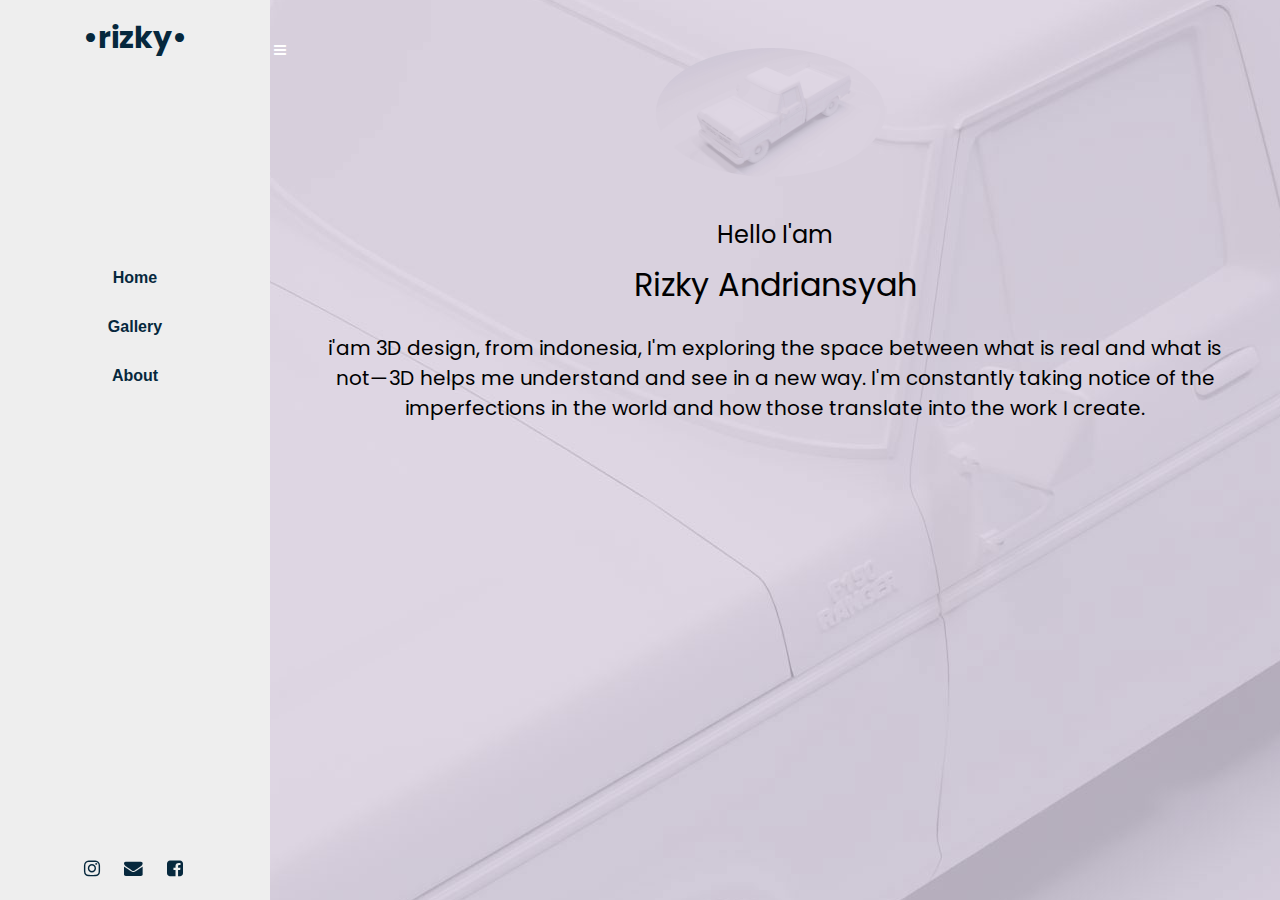
==== commit 24e4e973: "Update index.html" ====
--- a/index.html
+++ b/index.html
@@ -44,7 +44,7 @@
         <!-- Page Content  -->
       	<div id="content" class="p-4 p-md-5 pt-5" style="background-image: url(images/bg_1.jpg); height: auto; width: 100%; background-position: 50% 50%;">
 			<div class="avatar">
-				<img src="/images/logo.jpg" alt="">
+				<img src="/images/bg_1.jpg" alt="">
 			</div>
 			<div class="textsto">
 				<h4>Hello I'am</h4>
@@ -58,4 +58,4 @@
     <script src="js/bootstrap.min.js"></script>
     <script src="js/main.js"></script>
   </body>
-</html>+</html>
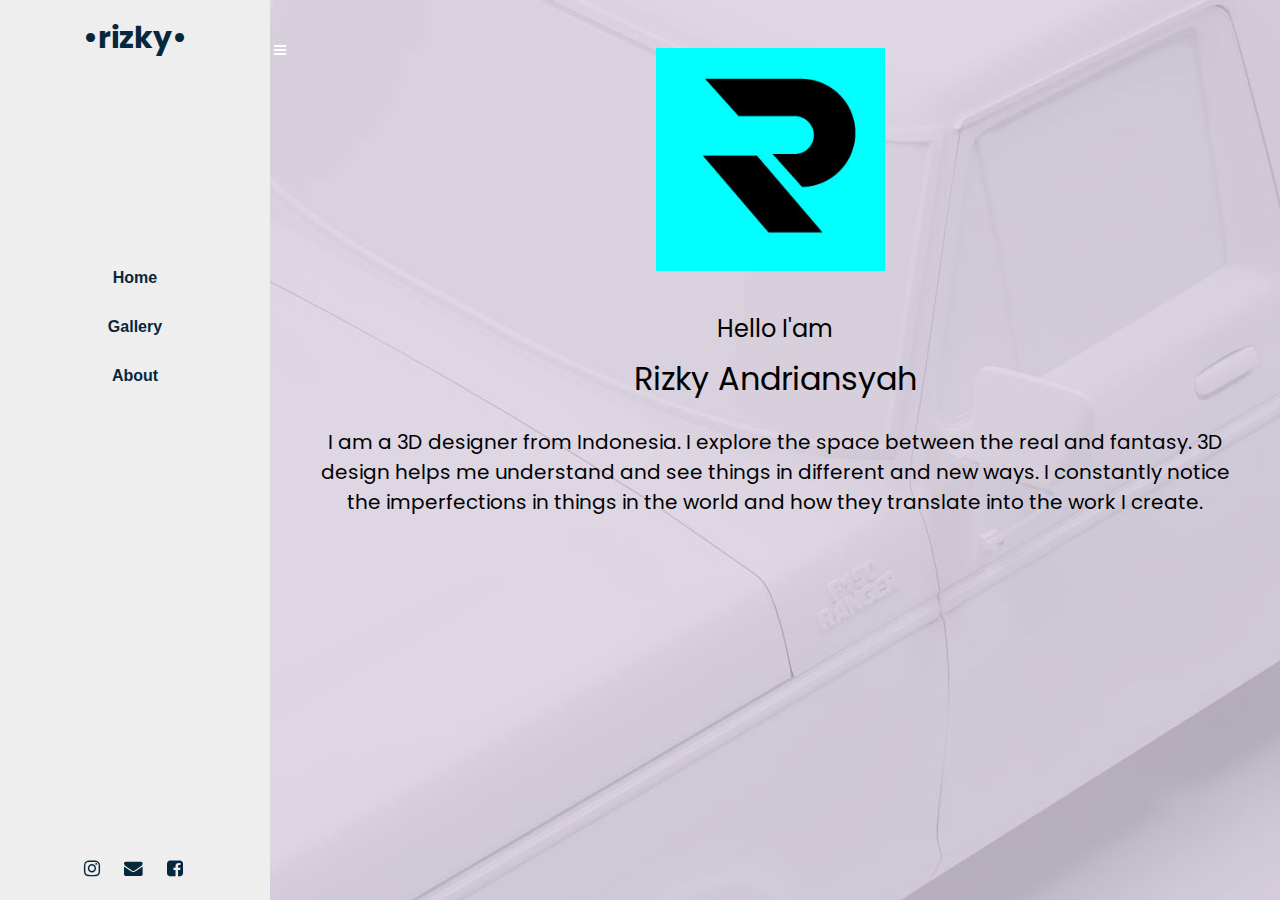
==== commit 81573631: "Add files via upload" ====
--- a/index.html
+++ b/index.html
@@ -44,12 +44,12 @@
         <!-- Page Content  -->
       	<div id="content" class="p-4 p-md-5 pt-5" style="background-image: url(images/bg_1.jpg); height: auto; width: 100%; background-position: 50% 50%;">
 			<div class="avatar">
-				<img src="/images/bg_1.jpg" alt="">
+				<img src="/images/logo.jpg" alt="">
 			</div>
 			<div class="textsto">
 				<h4>Hello I'am</h4>
         		<h2 class="mb-4">Rizky Andriansyah</h2>
-        		<h5>i'am 3D design, from indonesia, I'm exploring the space between what is real and what is not—3D helps me understand and see in a new way. I'm constantly taking notice of the imperfections in the world and how those translate into the work I create.</h5>
+        		<h5>I am a 3D designer from Indonesia. I explore the space between the real and fantasy. 3D design helps me understand and see things in different and new ways. I constantly notice the imperfections in things in the world and how they translate into the work I create.</h5>
 			</div>
 			</div>
 		</div>
@@ -58,4 +58,4 @@
     <script src="js/bootstrap.min.js"></script>
     <script src="js/main.js"></script>
   </body>
-</html>
+</html>--- a/css/style.css
+++ b/css/style.css
@@ -8326,7 +8326,6 @@
 .avatar img {
   width: 50%;
   height: 50%;
-  border-radius: 50%;
 } 
 
 .textsto {
